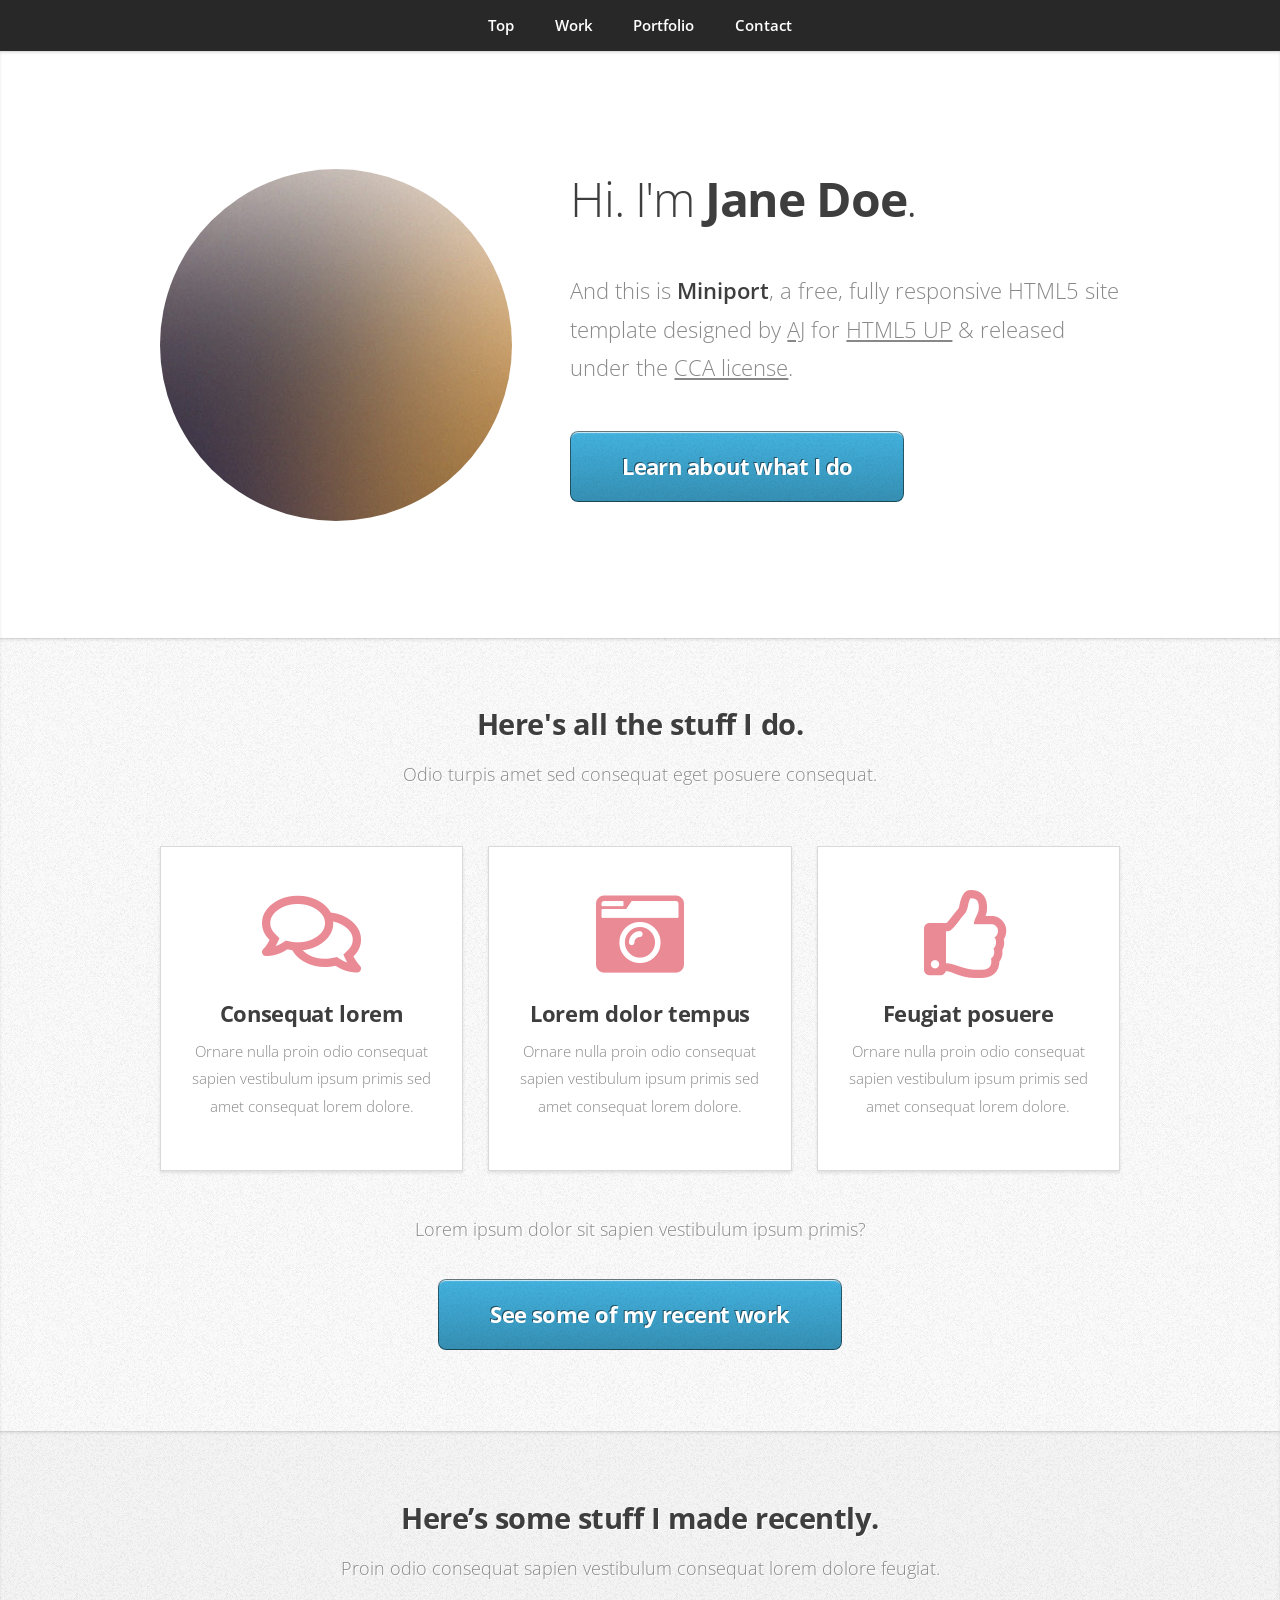
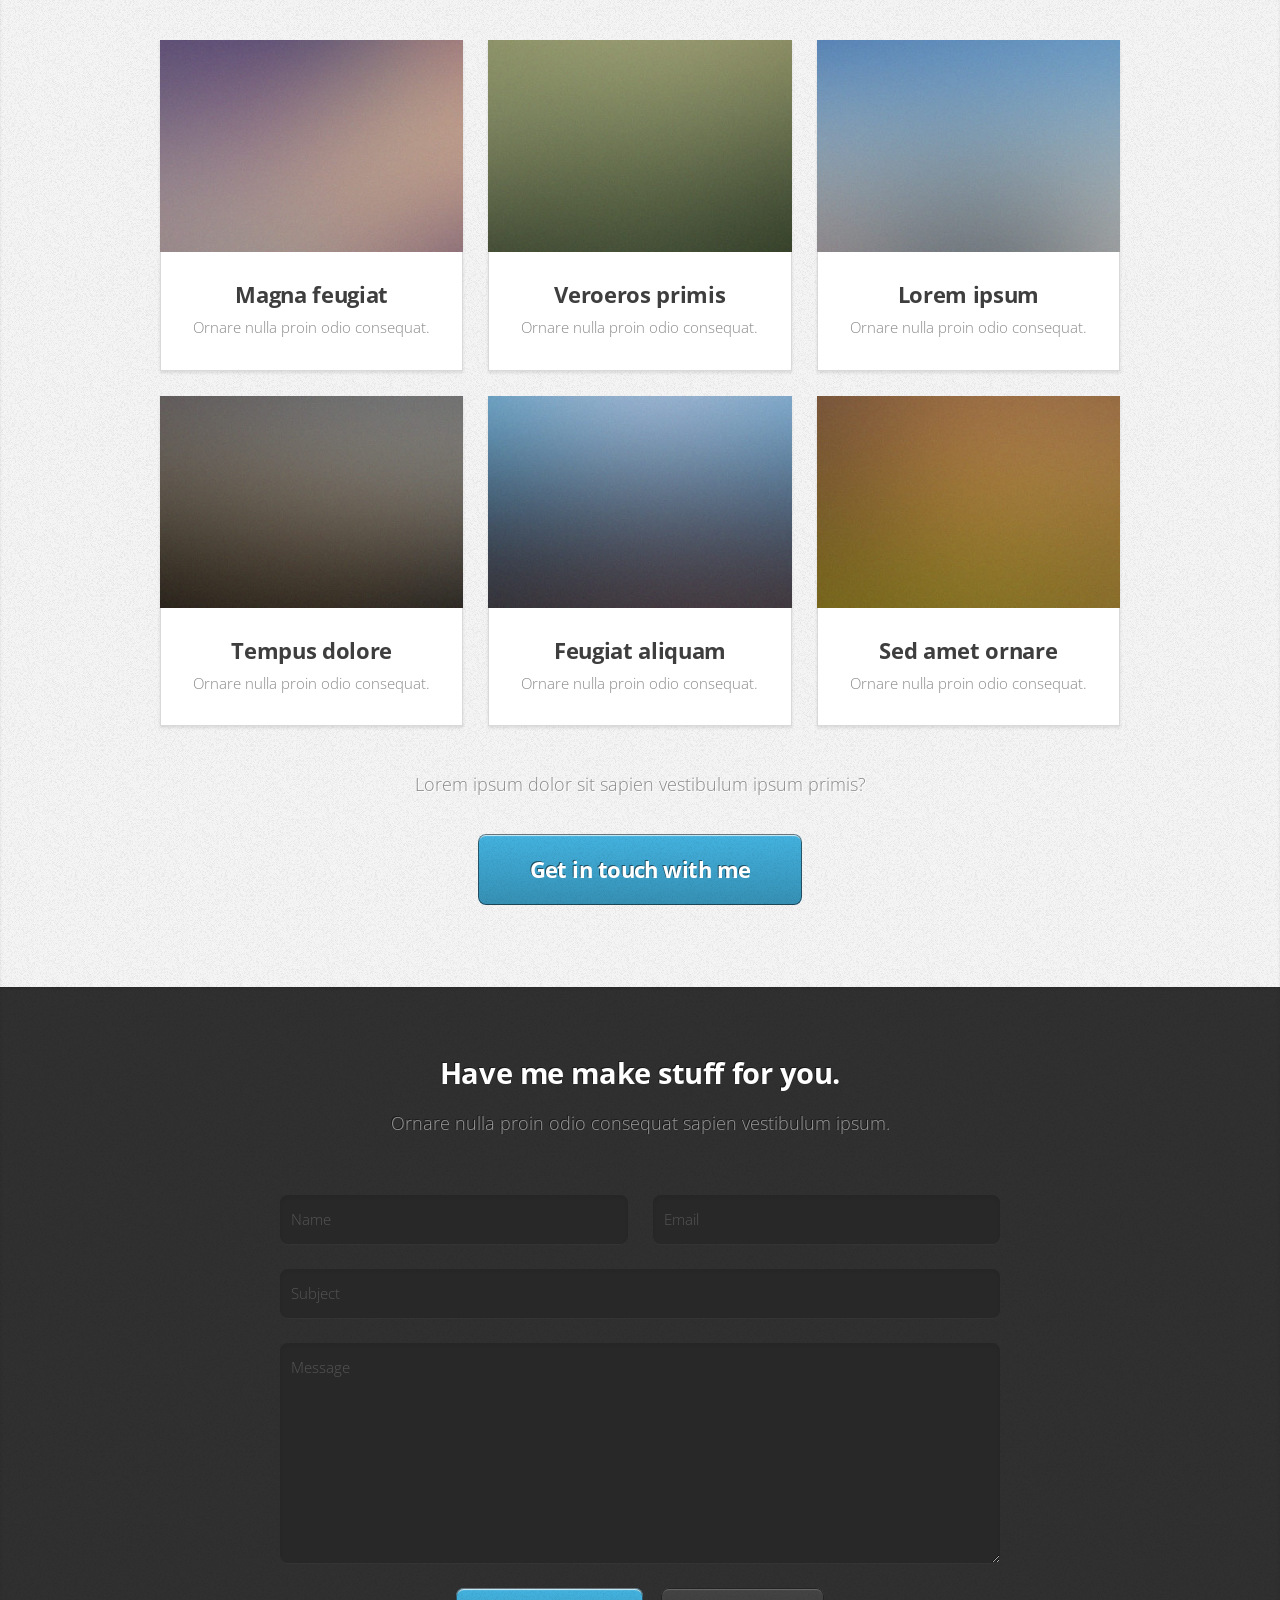
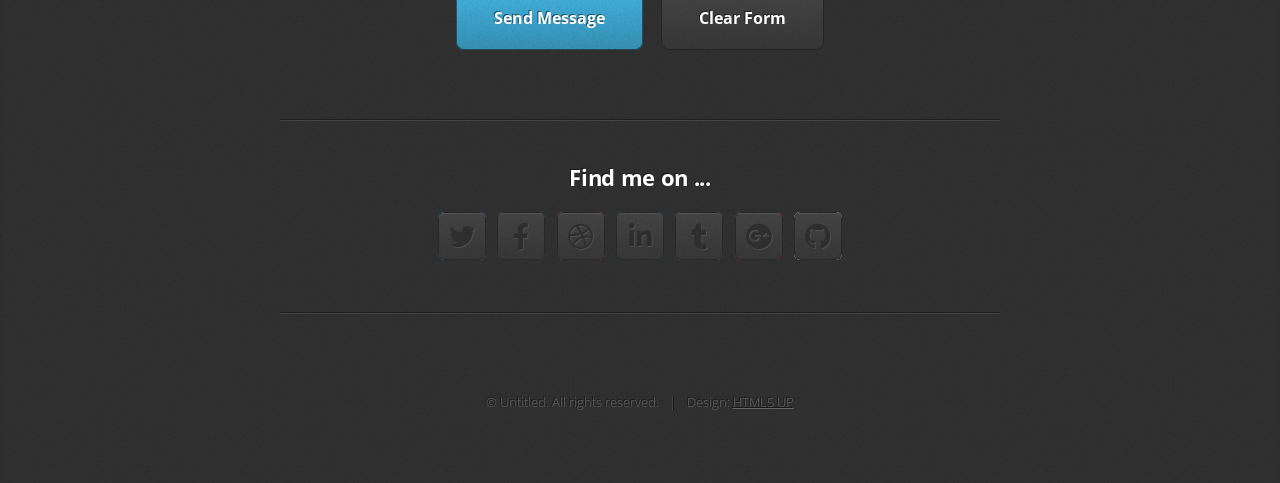
==== index.html @ 0c7c5cc0 "Update index.html" ====
<!DOCTYPE HTML>
<!--
	Miniport by HTML5 UP
	html5up.net | @ajlkn
	Free for personal and commercial use under the CCA 3.0 license (html5up.net/license)
-->
<html>
	<head>
		<title>mdnowfilchy-marketing</title>
		<meta charset="utf-8" />
		<meta name="viewport" content="width=device-width, initial-scale=1, user-scalable=no" />
		<link rel="stylesheet" href="assets/css/main.css" />
	</head>
	<body class="is-preload">

		<!-- Nav -->
			<nav id="nav">
				<ul class="container">
					<li><a href="#top">Top</a></li>
					<li><a href="#work">Work</a></li>
					<li><a href="#portfolio">Portfolio</a></li>
					<li><a href="#contact">Contact</a></li>
				</ul>
			</nav>

		<!-- Home -->
			<article id="top" class="wrapper style1">
				<div class="container">
					<div class="row">
						<div class="col-4 col-5-large col-12-medium">
							<span class="image fit"><img src="images/pic00.jpg" alt="" /></span>
						</div>
						<div class="col-8 col-7-large col-12-medium">
							<header>
								<h1>Hi. I'm <strong>Jane Doe</strong>.</h1>
							</header>
							<p>And this is <strong>Miniport</strong>, a free, fully responsive HTML5 site template designed by <a href="http://twitter.com/ajlkn">AJ</a> for <a href="http://html5up.net">HTML5 UP</a> &amp; released under the <a href="http://html5up.net/license">CCA license</a>.</p>
							<a href="#work" class="button large scrolly">Learn about what I do</a>
						</div>
					</div>
				</div>
			</article>

		<!-- Work -->
			<article id="work" class="wrapper style2">
				<div class="container">
					<header>
						<h2>Here's all the stuff I do.</h2>
						<p>Odio turpis amet sed consequat eget posuere consequat.</p>
					</header>
					<div class="row aln-center">
						<div class="col-4 col-6-medium col-12-small">
							<section class="box style1">
								<span class="icon featured fa-comments"></span>
								<h3>Consequat lorem</h3>
								<p>Ornare nulla proin odio consequat sapien vestibulum ipsum primis sed amet consequat lorem dolore.</p>
							</section>
						</div>
						<div class="col-4 col-6-medium col-12-small">
							<section class="box style1">
								<span class="icon solid featured fa-camera-retro"></span>
								<h3>Lorem dolor tempus</h3>
								<p>Ornare nulla proin odio consequat sapien vestibulum ipsum primis sed amet consequat lorem dolore.</p>
							</section>
						</div>
						<div class="col-4 col-6-medium col-12-small">
							<section class="box style1">
								<span class="icon featured fa-thumbs-up"></span>
								<h3>Feugiat posuere</h3>
								<p>Ornare nulla proin odio consequat sapien vestibulum ipsum primis sed amet consequat lorem dolore.</p>
							</section>
						</div>
					</div>
					<footer>
						<p>Lorem ipsum dolor sit sapien vestibulum ipsum primis?</p>
						<a href="#portfolio" class="button large scrolly">See some of my recent work</a>
					</footer>
				</div>
			</article>

		<!-- Portfolio -->
			<article id="portfolio" class="wrapper style3">
				<div class="container">
					<header>
						<h2>Here’s some stuff I made recently.</h2>
						<p>Proin odio consequat  sapien vestibulum consequat lorem dolore feugiat.</p>
					</header>
					<div class="row">
						<div class="col-4 col-6-medium col-12-small">
							<article class="box style2">
								<a href="#" class="image featured"><img src="images/pic01.jpg" alt="" /></a>
								<h3><a href="#">Magna feugiat</a></h3>
								<p>Ornare nulla proin odio consequat.</p>
							</article>
						</div>
						<div class="col-4 col-6-medium col-12-small">
							<article class="box style2">
								<a href="#" class="image featured"><img src="images/pic02.jpg" alt="" /></a>
								<h3><a href="#">Veroeros primis</a></h3>
								<p>Ornare nulla proin odio consequat.</p>
							</article>
						</div>
						<div class="col-4 col-6-medium col-12-small">
							<article class="box style2">
								<a href="#" class="image featured"><img src="images/pic03.jpg" alt="" /></a>
								<h3><a href="#">Lorem ipsum</a></h3>
								<p>Ornare nulla proin odio consequat.</p>
							</article>
						</div>
						<div class="col-4 col-6-medium col-12-small">
							<article class="box style2">
								<a href="#" class="image featured"><img src="images/pic04.jpg" alt="" /></a>
								<h3><a href="#">Tempus dolore</a></h3>
								<p>Ornare nulla proin odio consequat.</p>
							</article>
						</div>
						<div class="col-4 col-6-medium col-12-small">
							<article class="box style2">
								<a href="#" class="image featured"><img src="images/pic05.jpg" alt="" /></a>
								<h3><a href="#">Feugiat aliquam</a></h3>
								<p>Ornare nulla proin odio consequat.</p>
							</article>
						</div>
						<div class="col-4 col-6-medium col-12-small">
							<article class="box style2">
								<a href="#" class="image featured"><img src="images/pic06.jpg" alt="" /></a>
								<h3><a href="#">Sed amet ornare</a></h3>
								<p>Ornare nulla proin odio consequat.</p>
							</article>
						</div>
					</div>
					<footer>
						<p>Lorem ipsum dolor sit sapien vestibulum ipsum primis?</p>
						<a href="#contact" class="button large scrolly">Get in touch with me</a>
					</footer>
				</div>
			</article>

		<!-- Contact -->
			<article id="contact" class="wrapper style4">
				<div class="container medium">
					<header>
						<h2>Have me make stuff for you.</h2>
						<p>Ornare nulla proin odio consequat sapien vestibulum ipsum.</p>
					</header>
					<div class="row">
						<div class="col-12">
							<form method="post" action="#">
								<div class="row">
									<div class="col-6 col-12-small">
										<input type="text" name="name" id="name" placeholder="Name" />
									</div>
									<div class="col-6 col-12-small">
										<input type="text" name="email" id="email" placeholder="Email" />
									</div>
									<div class="col-12">
										<input type="text" name="subject" id="subject" placeholder="Subject" />
									</div>
									<div class="col-12">
										<textarea name="message" id="message" placeholder="Message"></textarea>
									</div>
									<div class="col-12">
										<ul class="actions">
											<li><input type="submit" value="Send Message" /></li>
											<li><input type="reset" value="Clear Form" class="alt" /></li>
										</ul>
									</div>
								</div>
							</form>
						</div>
						<div class="col-12">
							<hr />
							<h3>Find me on ...</h3>
							<ul class="social">
								<li><a href="#" class="icon brands fa-twitter"><span class="label">Twitter</span></a></li>
								<li><a href="#" class="icon brands fa-facebook-f"><span class="label">Facebook</span></a></li>
								<li><a href="#" class="icon brands fa-dribbble"><span class="label">Dribbble</span></a></li>
								<li><a href="#" class="icon brands fa-linkedin-in"><span class="label">LinkedIn</span></a></li>
								<li><a href="#" class="icon brands fa-tumblr"><span class="label">Tumblr</span></a></li>
								<li><a href="#" class="icon brands fa-google-plus"><span class="label">Google+</span></a></li>
								<li><a href="#" class="icon brands fa-github"><span class="label">Github</span></a></li>
								<!--
								<li><a href="#" class="icon solid fa-rss"><span>RSS</span></a></li>
								<li><a href="#" class="icon brands fa-instagram"><span>Instagram</span></a></li>
								<li><a href="#" class="icon brands fa-foursquare"><span>Foursquare</span></a></li>
								<li><a href="#" class="icon brands fa-skype"><span>Skype</span></a></li>
								<li><a href="#" class="icon brands fa-soundcloud"><span>Soundcloud</span></a></li>
								<li><a href="#" class="icon brands fa-youtube"><span>YouTube</span></a></li>
								<li><a href="#" class="icon brands fa-blogger"><span>Blogger</span></a></li>
								<li><a href="#" class="icon brands fa-flickr"><span>Flickr</span></a></li>
								<li><a href="#" class="icon brands fa-vimeo"><span>Vimeo</span></a></li>
								-->
							</ul>
							<hr />
						</div>
					</div>
					<footer>
						<ul id="copyright">
							<li>&copy; Untitled. All rights reserved.</li><li>Design: <a href="http://html5up.net">HTML5 UP</a></li>
						</ul>
					</footer>
				</div>
			</article>

		<!-- Scripts -->
			<script src="assets/js/jquery.min.js"></script>
			<script src="assets/js/jquery.scrolly.min.js"></script>
			<script src="assets/js/browser.min.js"></script>
			<script src="assets/js/breakpoints.min.js"></script>
			<script src="assets/js/util.js"></script>
			<script src="assets/js/main.js"></script>

	</body>
</html>
---- assets/css/main.css ----
@import url("https://fonts.googleapis.com/css?family=Open+Sans:300,300italic,600,600italic,700");
@import url("fontawesome-all.min.css");

/*
	Miniport by HTML5 UP
	html5up.net | @ajlkn
	Free for personal and commercial use under the CCA 3.0 license (html5up.net/license)
*/

html, body, div, span, applet, object,
iframe, h1, h2, h3, h4, h5, h6, p, blockquote,
pre, a, abbr, acronym, address, big, cite,
code, del, dfn, em, img, ins, kbd, q, s, samp,
small, strike, strong, sub, sup, tt, var, b,
u, i, center, dl, dt, dd, ol, ul, li, fieldset,
form, label, legend, table, caption, tbody,
tfoot, thead, tr, th, td, article, aside,
canvas, details, embed, figure, figcaption,
footer, header, hgroup, menu, nav, output, ruby,
section, summary, time, mark, audio, video {
	margin: 0;
	padding: 0;
	border: 0;
	font-size: 100%;
	font: inherit;
	vertical-align: baseline;}

article, aside, details, figcaption, figure,
footer, header, hgroup, menu, nav, section {
	display: block;}

body {
	line-height: 1;
}

ol, ul {
	list-style: none;
}

blockquote, q {
	quotes: none;
}

	blockquote:before, blockquote:after, q:before, q:after {
		content: '';
		content: none;
	}

table {
	border-collapse: collapse;
	border-spacing: 0;
}

body {
	-webkit-text-size-adjust: none;
}

mark {
	background-color: transparent;
	color: inherit;
}

input::-moz-focus-inner {
	border: 0;
	padding: 0;
}

input, select, textarea {
	-moz-appearance: none;
	-webkit-appearance: none;
	-ms-appearance: none;
	appearance: none;
}

/* Basic */

	html {
		box-sizing: border-box;
	}

	*, *:before, *:after {
		box-sizing: inherit;
	}

	body {
		padding-top: 3.5em;
	}

		body.is-preload *, body.is-preload *:before, body.is-preload *:after {
			-moz-animation: none !important;
			-webkit-animation: none !important;
			-ms-animation: none !important;
			animation: none !important;
			-moz-transition: none !important;
			-webkit-transition: none !important;
			-ms-transition: none !important;
			transition: none !important;
		}

	body, input, textarea, select {
		font-family: 'Open Sans', sans-serif;
		line-height: 1.85em;
		color: #888;
		font-weight: 300;
		font-size: 13pt;
	}

	a {
		-moz-transition: color .2s ease-in-out;
		-webkit-transition: color .2s ease-in-out;
		-ms-transition: color .2s ease-in-out;
		transition: color .2s ease-in-out;
		color: #43B3E0;
		text-decoration: underline;
	}

		a:hover {
			color: #43bff0 !important;
		}

		a img {
			border: 0;
		}

	b, strong {
		font-weight: 600;
		color: #3e3e3e;
	}

	i, em {
		font-style: italic;
	}

	sub {
		position: relative;
		top: 0.5em;
		font-size: 0.8em;
	}

	sup {
		position: relative;
		top: -0.5em;
		font-size: 0.8em;
	}

	blockquote {
		border-left: solid 0.75em #eee;
		padding: 1em 0 1em 1.5em;
		font-style: italic;
	}

	h1, h2, h3, h4, h5, h6 {
		color: #3e3e3e;
		margin: 0 0 0.75em 0;
	}

	h1 a, h2 a, h3 a, h4 a, h5 a, h6 a {
		text-decoration: none;
		color: inherit;
	}

	h2, h3, h4, h5, h6 {
		font-weight: 700;
	}

	h1 {
		font-size: 3.25em;
		letter-spacing: -0.025em;
		font-weight: 300;
	}

		h1 strong {
			font-weight: 700;
		}

	h2 {
		font-size: 2em;
		letter-spacing: -0.015em;
	}

	h3 {
		font-size: 1.5em;
		letter-spacing: -0.015em;
	}

	em, i {
		font-style: italic;
	}

	br.clear {
		clear: both;
	}

	hr {
		border: 0;
		border-top: solid 1px #444;
		border-top-color: rgba(0, 0, 0, 0.35);
		box-shadow: 0px 1px 0px 0px rgba(255, 255, 255, 0.1);
		height: 1px;
		margin: 3em 0;
	}

	p, ul, ol, dl, table {
		margin-bottom: 2em;
	}

	header {
		margin: 0 0 3em 0;
	}

		header > p {
			font-size: 1.25em;
			margin: 0;
		}

	footer {
		margin: 3em 0 0 0;
	}

		footer > p {
			font-size: 1.25em;
		}

/* Container */

	.container {
		margin: 0 auto;
		max-width: calc(100% - 50px);
		width: 1200px;
	}

		.container.medium {
			width: 900px;
		}

		@media screen and (max-width: 1680px) {

			.container {
				width: 1200px;
			}

				.container.medium {
					width: 900px;
				}

		}

		@media screen and (max-width: 1280px) {

			.container {
				width: 960px;
			}

				.container.medium {
					width: 720px;
				}

		}

		@media screen and (max-width: 980px) {

			.container {
				width: 100%;
			}

				.container.medium {
					width: 75%;
				}

		}

		@media screen and (max-width: 736px) {

			.container {
				width: 100%;
				max-width: calc(100% - 30px);
			}

				.container.medium {
					width: 100%;
				}

		}

/* Row */

	.row {
		display: flex;
		flex-wrap: wrap;
		box-sizing: border-box;
		align-items: stretch;
	}

		.row > * {
			box-sizing: border-box;
		}

		.row.gtr-uniform > * > :last-child {
			margin-bottom: 0;
		}

		.row.aln-left {
			justify-content: flex-start;
		}

		.row.aln-center {
			justify-content: center;
		}

		.row.aln-right {
			justify-content: flex-end;
		}

		.row.aln-top {
			align-items: flex-start;
		}

		.row.aln-middle {
			align-items: center;
		}

		.row.aln-bottom {
			align-items: flex-end;
		}

		.row > .imp {
			order: -1;
		}

		.row > .col-1 {
			width: 8.33333%;
		}

		.row > .off-1 {
			margin-left: 8.33333%;
		}

		.row > .col-2 {
			width: 16.66667%;
		}

		.row > .off-2 {
			margin-left: 16.66667%;
		}

		.row > .col-3 {
			width: 25%;
		}

		.row > .off-3 {
			margin-left: 25%;
		}

		.row > .col-4 {
			width: 33.33333%;
		}

		.row > .off-4 {
			margin-left: 33.33333%;
		}

		.row > .col-5 {
			width: 41.66667%;
		}

		.row > .off-5 {
			margin-left: 41.66667%;
		}

		.row > .col-6 {
			width: 50%;
		}

		.row > .off-6 {
			margin-left: 50%;
		}

		.row > .col-7 {
			width: 58.33333%;
		}

		.row > .off-7 {
			margin-left: 58.33333%;
		}

		.row > .col-8 {
			width: 66.66667%;
		}

		.row > .off-8 {
			margin-left: 66.66667%;
		}

		.row > .col-9 {
			width: 75%;
		}

		.row > .off-9 {
			margin-left: 75%;
		}

		.row > .col-10 {
			width: 83.33333%;
		}

		.row > .off-10 {
			margin-left: 83.33333%;
		}

		.row > .col-11 {
			width: 91.66667%;
		}

		.row > .off-11 {
			margin-left: 91.66667%;
		}

		.row > .col-12 {
			width: 100%;
		}

		.row > .off-12 {
			margin-left: 100%;
		}

		.row.gtr-0 {
			margin-top: 0px;
			margin-left: 0px;
		}

			.row.gtr-0 > * {
				padding: 0px 0 0 0px;
			}

			.row.gtr-0.gtr-uniform {
				margin-top: 0px;
			}

				.row.gtr-0.gtr-uniform > * {
					padding-top: 0px;
				}

		.row.gtr-25 {
			margin-top: -6.25px;
			margin-left: -6.25px;
		}

			.row.gtr-25 > * {
				padding: 6.25px 0 0 6.25px;
			}

			.row.gtr-25.gtr-uniform {
				margin-top: -6.25px;
			}

				.row.gtr-25.gtr-uniform > * {
					padding-top: 6.25px;
				}

		.row.gtr-50 {
			margin-top: -12.5px;
			margin-left: -12.5px;
		}

			.row.gtr-50 > * {
				padding: 12.5px 0 0 12.5px;
			}

			.row.gtr-50.gtr-uniform {
				margin-top: -12.5px;
			}

				.row.gtr-50.gtr-uniform > * {
					padding-top: 12.5px;
				}

		.row {
			margin-top: -25px;
			margin-left: -25px;
		}

			.row > * {
				padding: 25px 0 0 25px;
			}

			.row.gtr-uniform {
				margin-top: -25px;
			}

				.row.gtr-uniform > * {
					padding-top: 25px;
				}

		.row.gtr-150 {
			margin-top: -37.5px;
			margin-left: -37.5px;
		}

			.row.gtr-150 > * {
				padding: 37.5px 0 0 37.5px;
			}

			.row.gtr-150.gtr-uniform {
				margin-top: -37.5px;
			}

				.row.gtr-150.gtr-uniform > * {
					padding-top: 37.5px;
				}

		.row.gtr-200 {
			margin-top: -50px;
			margin-left: -50px;
		}

			.row.gtr-200 > * {
				padding: 50px 0 0 50px;
			}

			.row.gtr-200.gtr-uniform {
				margin-top: -50px;
			}

				.row.gtr-200.gtr-uniform > * {
					padding-top: 50px;
				}

		@media screen and (max-width: 1680px) {

			.row {
				display: flex;
				flex-wrap: wrap;
				box-sizing: border-box;
				align-items: stretch;
			}

				.row > * {
					box-sizing: border-box;
				}

				.row.gtr-uniform > * > :last-child {
					margin-bottom: 0;
				}

				.row.aln-left {
					justify-content: flex-start;
				}

				.row.aln-center {
					justify-content: center;
				}

				.row.aln-right {
					justify-content: flex-end;
				}

				.row.aln-top {
					align-items: flex-start;
				}

				.row.aln-middle {
					align-items: center;
				}

				.row.aln-bottom {
					align-items: flex-end;
				}

				.row > .imp-xlarge {
					order: -1;
				}

				.row > .col-1-xlarge {
					width: 8.33333%;
				}

				.row > .off-1-xlarge {
					margin-left: 8.33333%;
				}

				.row > .col-2-xlarge {
					width: 16.66667%;
				}

				.row > .off-2-xlarge {
					margin-left: 16.66667%;
				}

				.row > .col-3-xlarge {
					width: 25%;
				}

				.row > .off-3-xlarge {
					margin-left: 25%;
				}

				.row > .col-4-xlarge {
					width: 33.33333%;
				}

				.row > .off-4-xlarge {
					margin-left: 33.33333%;
				}

				.row > .col-5-xlarge {
					width: 41.66667%;
				}

				.row > .off-5-xlarge {
					margin-left: 41.66667%;
				}

				.row > .col-6-xlarge {
					width: 50%;
				}

				.row > .off-6-xlarge {
					margin-left: 50%;
				}

				.row > .col-7-xlarge {
					width: 58.33333%;
				}

				.row > .off-7-xlarge {
					margin-left: 58.33333%;
				}

				.row > .col-8-xlarge {
					width: 66.66667%;
				}

				.row > .off-8-xlarge {
					margin-left: 66.66667%;
				}

				.row > .col-9-xlarge {
					width: 75%;
				}

				.row > .off-9-xlarge {
					margin-left: 75%;
				}

				.row > .col-10-xlarge {
					width: 83.33333%;
				}

				.row > .off-10-xlarge {
					margin-left: 83.33333%;
				}

				.row > .col-11-xlarge {
					width: 91.66667%;
				}

				.row > .off-11-xlarge {
					margin-left: 91.66667%;
				}

				.row > .col-12-xlarge {
					width: 100%;
				}

				.row > .off-12-xlarge {
					margin-left: 100%;
				}

				.row.gtr-0 {
					margin-top: 0px;
					margin-left: 0px;
				}

					.row.gtr-0 > * {
						padding: 0px 0 0 0px;
					}

					.row.gtr-0.gtr-uniform {
						margin-top: 0px;
					}

						.row.gtr-0.gtr-uniform > * {
							padding-top: 0px;
						}

				.row.gtr-25 {
					margin-top: -6.25px;
					margin-left: -6.25px;
				}

					.row.gtr-25 > * {
						padding: 6.25px 0 0 6.25px;
					}

					.row.gtr-25.gtr-uniform {
						margin-top: -6.25px;
					}

						.row.gtr-25.gtr-uniform > * {
							padding-top: 6.25px;
						}

				.row.gtr-50 {
					margin-top: -12.5px;
					margin-left: -12.5px;
				}

					.row.gtr-50 > * {
						padding: 12.5px 0 0 12.5px;
					}

					.row.gtr-50.gtr-uniform {
						margin-top: -12.5px;
					}

						.row.gtr-50.gtr-uniform > * {
							padding-top: 12.5px;
						}

				.row {
					margin-top: -25px;
					margin-left: -25px;
				}

					.row > * {
						padding: 25px 0 0 25px;
					}

					.row.gtr-uniform {
						margin-top: -25px;
					}

						.row.gtr-uniform > * {
							padding-top: 25px;
						}

				.row.gtr-150 {
					margin-top: -37.5px;
					margin-left: -37.5px;
				}

					.row.gtr-150 > * {
						padding: 37.5px 0 0 37.5px;
					}

					.row.gtr-150.gtr-uniform {
						margin-top: -37.5px;
					}

						.row.gtr-150.gtr-uniform > * {
							padding-top: 37.5px;
						}

				.row.gtr-200 {
					margin-top: -50px;
					margin-left: -50px;
				}

					.row.gtr-200 > * {
						padding: 50px 0 0 50px;
					}

					.row.gtr-200.gtr-uniform {
						margin-top: -50px;
					}

						.row.gtr-200.gtr-uniform > * {
							padding-top: 50px;
						}

		}

		@media screen and (max-width: 1280px) {

			.row {
				display: flex;
				flex-wrap: wrap;
				box-sizing: border-box;
				align-items: stretch;
			}

				.row > * {
					box-sizing: border-box;
				}

				.row.gtr-uniform > * > :last-child {
					margin-bottom: 0;
				}

				.row.aln-left {
					justify-content: flex-start;
				}

				.row.aln-center {
					justify-content: center;
				}

				.row.aln-right {
					justify-content: flex-end;
				}

				.row.aln-top {
					align-items: flex-start;
				}

				.row.aln-middle {
					align-items: center;
				}

				.row.aln-bottom {
					align-items: flex-end;
				}

				.row > .imp-large {
					order: -1;
				}

				.row > .col-1-large {
					width: 8.33333%;
				}

				.row > .off-1-large {
					margin-left: 8.33333%;
				}

				.row > .col-2-large {
					width: 16.66667%;
				}

				.row > .off-2-large {
					margin-left: 16.66667%;
				}

				.row > .col-3-large {
					width: 25%;
				}

				.row > .off-3-large {
					margin-left: 25%;
				}

				.row > .col-4-large {
					width: 33.33333%;
				}

				.row > .off-4-large {
					margin-left: 33.33333%;
				}

				.row > .col-5-large {
					width: 41.66667%;
				}

				.row > .off-5-large {
					margin-left: 41.66667%;
				}

				.row > .col-6-large {
					width: 50%;
				}

				.row > .off-6-large {
					margin-left: 50%;
				}

				.row > .col-7-large {
					width: 58.33333%;
				}

				.row > .off-7-large {
					margin-left: 58.33333%;
				}

				.row > .col-8-large {
					width: 66.66667%;
				}

				.row > .off-8-large {
					margin-left: 66.66667%;
				}

				.row > .col-9-large {
					width: 75%;
				}

				.row > .off-9-large {
					margin-left: 75%;
				}

				.row > .col-10-large {
					width: 83.33333%;
				}

				.row > .off-10-large {
					margin-left: 83.33333%;
				}

				.row > .col-11-large {
					width: 91.66667%;
				}

				.row > .off-11-large {
					margin-left: 91.66667%;
				}

				.row > .col-12-large {
					width: 100%;
				}

				.row > .off-12-large {
					margin-left: 100%;
				}

				.row.gtr-0 {
					margin-top: 0px;
					margin-left: 0px;
				}

					.row.gtr-0 > * {
						padding: 0px 0 0 0px;
					}

					.row.gtr-0.gtr-uniform {
						margin-top: 0px;
					}

						.row.gtr-0.gtr-uniform > * {
							padding-top: 0px;
						}

				.row.gtr-25 {
					margin-top: -6.25px;
					margin-left: -6.25px;
				}

					.row.gtr-25 > * {
						padding: 6.25px 0 0 6.25px;
					}

					.row.gtr-25.gtr-uniform {
						margin-top: -6.25px;
					}

						.row.gtr-25.gtr-uniform > * {
							padding-top: 6.25px;
						}

				.row.gtr-50 {
					margin-top: -12.5px;
					margin-left: -12.5px;
				}

					.row.gtr-50 > * {
						padding: 12.5px 0 0 12.5px;
					}

					.row.gtr-50.gtr-uniform {
						margin-top: -12.5px;
					}

						.row.gtr-50.gtr-uniform > * {
							padding-top: 12.5px;
						}

				.row {
					margin-top: -25px;
					margin-left: -25px;
				}

					.row > * {
						padding: 25px 0 0 25px;
					}

					.row.gtr-uniform {
						margin-top: -25px;
					}

						.row.gtr-uniform > * {
							padding-top: 25px;
						}

				.row.gtr-150 {
					margin-top: -37.5px;
					margin-left: -37.5px;
				}

					.row.gtr-150 > * {
						padding: 37.5px 0 0 37.5px;
					}

					.row.gtr-150.gtr-uniform {
						margin-top: -37.5px;
					}

						.row.gtr-150.gtr-uniform > * {
							padding-top: 37.5px;
						}

				.row.gtr-200 {
					margin-top: -50px;
					margin-left: -50px;
				}

					.row.gtr-200 > * {
						padding: 50px 0 0 50px;
					}

					.row.gtr-200.gtr-uniform {
						margin-top: -50px;
					}

						.row.gtr-200.gtr-uniform > * {
							padding-top: 50px;
						}

		}

		@media screen and (max-width: 980px) {

			.row {
				display: flex;
				flex-wrap: wrap;
				box-sizing: border-box;
				align-items: stretch;
			}

				.row > * {
					box-sizing: border-box;
				}

				.row.gtr-uniform > * > :last-child {
					margin-bottom: 0;
				}

				.row.aln-left {
					justify-content: flex-start;
				}

				.row.aln-center {
					justify-content: center;
				}

				.row.aln-right {
					justify-content: flex-end;
				}

				.row.aln-top {
					align-items: flex-start;
				}

				.row.aln-middle {
					align-items: center;
				}

				.row.aln-bottom {
					align-items: flex-end;
				}

				.row > .imp-medium {
					order: -1;
				}

				.row > .col-1-medium {
					width: 8.33333%;
				}

				.row > .off-1-medium {
					margin-left: 8.33333%;
				}

				.row > .col-2-medium {
					width: 16.66667%;
				}

				.row > .off-2-medium {
					margin-left: 16.66667%;
				}

				.row > .col-3-medium {
					width: 25%;
				}

				.row > .off-3-medium {
					margin-left: 25%;
				}

				.row > .col-4-medium {
					width: 33.33333%;
				}

				.row > .off-4-medium {
					margin-left: 33.33333%;
				}

				.row > .col-5-medium {
					width: 41.66667%;
				}

				.row > .off-5-medium {
					margin-left: 41.66667%;
				}

				.row > .col-6-medium {
					width: 50%;
				}

				.row > .off-6-medium {
					margin-left: 50%;
				}

				.row > .col-7-medium {
					width: 58.33333%;
				}

				.row > .off-7-medium {
					margin-left: 58.33333%;
				}

				.row > .col-8-medium {
					width: 66.66667%;
				}

				.row > .off-8-medium {
					margin-left: 66.66667%;
				}

				.row > .col-9-medium {
					width: 75%;
				}

				.row > .off-9-medium {
					margin-left: 75%;
				}

				.row > .col-10-medium {
					width: 83.33333%;
				}

				.row > .off-10-medium {
					margin-left: 83.33333%;
				}

				.row > .col-11-medium {
					width: 91.66667%;
				}

				.row > .off-11-medium {
					margin-left: 91.66667%;
				}

				.row > .col-12-medium {
					width: 100%;
				}

				.row > .off-12-medium {
					margin-left: 100%;
				}

				.row.gtr-0 {
					margin-top: 0px;
					margin-left: 0px;
				}

					.row.gtr-0 > * {
						padding: 0px 0 0 0px;
					}

					.row.gtr-0.gtr-uniform {
						margin-top: 0px;
					}

						.row.gtr-0.gtr-uniform > * {
							padding-top: 0px;
						}

				.row.gtr-25 {
					margin-top: -6.25px;
					margin-left: -6.25px;
				}

					.row.gtr-25 > * {
						padding: 6.25px 0 0 6.25px;
					}

					.row.gtr-25.gtr-uniform {
						margin-top: -6.25px;
					}

						.row.gtr-25.gtr-uniform > * {
							padding-top: 6.25px;
						}

				.row.gtr-50 {
					margin-top: -12.5px;
					margin-left: -12.5px;
				}

					.row.gtr-50 > * {
						padding: 12.5px 0 0 12.5px;
					}

					.row.gtr-50.gtr-uniform {
						margin-top: -12.5px;
					}

						.row.gtr-50.gtr-uniform > * {
							padding-top: 12.5px;
						}

				.row {
					margin-top: -25px;
					margin-left: -25px;
				}

					.row > * {
						padding: 25px 0 0 25px;
					}

					.row.gtr-uniform {
						margin-top: -25px;
					}

						.row.gtr-uniform > * {
							padding-top: 25px;
						}

				.row.gtr-150 {
					margin-top: -37.5px;
					margin-left: -37.5px;
				}

					.row.gtr-150 > * {
						padding: 37.5px 0 0 37.5px;
					}

					.row.gtr-150.gtr-uniform {
						margin-top: -37.5px;
					}

						.row.gtr-150.gtr-uniform > * {
							padding-top: 37.5px;
						}

				.row.gtr-200 {
					margin-top: -50px;
					margin-left: -50px;
				}

					.row.gtr-200 > * {
						padding: 50px 0 0 50px;
					}

					.row.gtr-200.gtr-uniform {
						margin-top: -50px;
					}

						.row.gtr-200.gtr-uniform > * {
							padding-top: 50px;
						}

		}

		@media screen and (max-width: 736px) {

			.row {
				display: flex;
				flex-wrap: wrap;
				box-sizing: border-box;
				align-items: stretch;
			}

				.row > * {
					box-sizing: border-box;
				}

				.row.gtr-uniform > * > :last-child {
					margin-bottom: 0;
				}

				.row.aln-left {
					justify-content: flex-start;
				}

				.row.aln-center {
					justify-content: center;
				}

				.row.aln-right {
					justify-content: flex-end;
				}

				.row.aln-top {
					align-items: flex-start;
				}

				.row.aln-middle {
					align-items: center;
				}

				.row.aln-bottom {
					align-items: flex-end;
				}

				.row > .imp-small {
					order: -1;
				}

				.row > .col-1-small {
					width: 8.33333%;
				}

				.row > .off-1-small {
					margin-left: 8.33333%;
				}

				.row > .col-2-small {
					width: 16.66667%;
				}

				.row > .off-2-small {
					margin-left: 16.66667%;
				}

				.row > .col-3-small {
					width: 25%;
				}

				.row > .off-3-small {
					margin-left: 25%;
				}

				.row > .col-4-small {
					width: 33.33333%;
				}

				.row > .off-4-small {
					margin-left: 33.33333%;
				}

				.row > .col-5-small {
					width: 41.66667%;
				}

				.row > .off-5-small {
					margin-left: 41.66667%;
				}

				.row > .col-6-small {
					width: 50%;
				}

				.row > .off-6-small {
					margin-left: 50%;
				}

				.row > .col-7-small {
					width: 58.33333%;
				}

				.row > .off-7-small {
					margin-left: 58.33333%;
				}

				.row > .col-8-small {
					width: 66.66667%;
				}

				.row > .off-8-small {
					margin-left: 66.66667%;
				}

				.row > .col-9-small {
					width: 75%;
				}

				.row > .off-9-small {
					margin-left: 75%;
				}

				.row > .col-10-small {
					width: 83.33333%;
				}

				.row > .off-10-small {
					margin-left: 83.33333%;
				}

				.row > .col-11-small {
					width: 91.66667%;
				}

				.row > .off-11-small {
					margin-left: 91.66667%;
				}

				.row > .col-12-small {
					width: 100%;
				}

				.row > .off-12-small {
					margin-left: 100%;
				}

				.row.gtr-0 {
					margin-top: 0px;
					margin-left: 0px;
				}

					.row.gtr-0 > * {
						padding: 0px 0 0 0px;
					}

					.row.gtr-0.gtr-uniform {
						margin-top: 0px;
					}

						.row.gtr-0.gtr-uniform > * {
							padding-top: 0px;
						}

				.row.gtr-25 {
					margin-top: -3.75px;
					margin-left: -3.75px;
				}

					.row.gtr-25 > * {
						padding: 3.75px 0 0 3.75px;
					}

					.row.gtr-25.gtr-uniform {
						margin-top: -3.75px;
					}

						.row.gtr-25.gtr-uniform > * {
							padding-top: 3.75px;
						}

				.row.gtr-50 {
					margin-top: -7.5px;
					margin-left: -7.5px;
				}

					.row.gtr-50 > * {
						padding: 7.5px 0 0 7.5px;
					}

					.row.gtr-50.gtr-uniform {
						margin-top: -7.5px;
					}

						.row.gtr-50.gtr-uniform > * {
							padding-top: 7.5px;
						}

				.row {
					margin-top: -15px;
					margin-left: -15px;
				}

					.row > * {
						padding: 15px 0 0 15px;
					}

					.row.gtr-uniform {
						margin-top: -15px;
					}

						.row.gtr-uniform > * {
							padding-top: 15px;
						}

				.row.gtr-150 {
					margin-top: -22.5px;
					margin-left: -22.5px;
				}

					.row.gtr-150 > * {
						padding: 22.5px 0 0 22.5px;
					}

					.row.gtr-150.gtr-uniform {
						margin-top: -22.5px;
					}

						.row.gtr-150.gtr-uniform > * {
							padding-top: 22.5px;
						}

				.row.gtr-200 {
					margin-top: -30px;
					margin-left: -30px;
				}

					.row.gtr-200 > * {
						padding: 30px 0 0 30px;
					}

					.row.gtr-200.gtr-uniform {
						margin-top: -30px;
					}

						.row.gtr-200.gtr-uniform > * {
							padding-top: 30px;
						}

		}

/* Form */

	form label {
		color: #3e3e3e;
		font-weight: 700;
		display: block;
		margin: 0 0 0.5em 0;
	}

	form input[type=text],
	form input[type=email],
	form input[type=password],
	form select,
	form textarea {
		-moz-transition: background .2s ease-in-out, box-shadow .2s ease-in-out;
		-webkit-transition: background .2s ease-in-out, box-shadow .2s ease-in-out;
		-ms-transition: background .2s ease-in-out, box-shadow .2s ease-in-out;
		transition: background .2s ease-in-out, box-shadow .2s ease-in-out;
		-webkit-appearance: none;
		display: block;
		border: 0;
		padding: 0.75em;
		font-size: 1em;
		border-radius: 8px;
		border: solid 1px #ddd;
		background: #fff;
		color: #bbb;
		box-shadow: inset 0px 2px 3px 1px rgba(0, 0, 0, 0.05), 0px 1px 0px 0px rgba(255, 255, 255, 0.025);
		width: 100%;
	}

		form input[type=text]:focus,
		form input[type=email]:focus,
		form input[type=password]:focus,
		form select:focus,
		form textarea:focus {
			background: #fafafa;
			box-shadow: inset 0px 2px 5px 0px rgba(0, 0, 0, 0.05), 0px 1px 0px 0px rgba(255, 255, 255, 0.025), inset 0px 0px 2px 1px #43bff0;
		}

	form textarea {
		height: 15em;
	}

	form .actions:last-child {
		margin-bottom: 0;
	}

	form ::-webkit-input-placeholder {
		color: #555 !important;
	}

	form :-moz-placeholder {
		color: #555 !important;
	}

	form ::-moz-placeholder {
		color: #555 !important;
	}

	form :-ms-input-placeholder {
		color: #555 !important;
	}

	form ::-moz-focus-inner {
		border: 0;
	}

/* Tables */

	table {
		width: 100%;
	}

		table.default {
			width: 100%;
		}

			table.default tr {
				border-top: solid 1px #eee;
			}

				table.default tr:first-child {
					border-top: 0;
				}

			table.default td {
				padding: 0.5em 1em 0.5em 1em;
			}

			table.default th {
				text-align: left;
				padding: 0.5em 1em 0.5em 1em;
				font-weight: 600;
				margin: 0 0 1em 0;
			}

			table.default thead {
				background: #4f4f4f;
				color: #fff;
			}

/* Section/Article */

	section, article {
		margin-bottom: 3em;
	}

	section > :last-child,
	article > :last-child,
	section:last-child,
	article:last-child {
		margin-bottom: 0;
	}

/* Image */

	.image {
		display: inline-block;
		position: relative;
	}

		.image img {
			display: block;
			width: 100%;
		}

		.image.fit {
			display: block;
			width: 100%;
		}

		.image.featured {
			display: block;
			width: 100%;
			margin: 0 0 2em 0;
		}

		.image.left {
			float: left;
			margin: 0 2em 2em 0;
		}

		.image.centered {
			display: block;
			margin: 0 0 2em 0;
		}

			.image.centered img {
				margin: 0 auto;
				width: auto;
			}

/* Button */

	input[type="button"],
	input[type="submit"],
	input[type="reset"],
	button,
	.button {
		background-image: url("images/bg.png"), -moz-linear-gradient(top, rgba(0, 0, 0, 0), rgba(0, 0, 0, 0.2));
		background-image: url("images/bg.png"), -webkit-linear-gradient(top, rgba(0, 0, 0, 0), rgba(0, 0, 0, 0.2));
		background-image: url("images/bg.png"), -ms-linear-gradient(top, rgba(0, 0, 0, 0), rgba(0, 0, 0, 0.2));
		background-image: url("images/bg.png"), linear-gradient(top, rgba(0, 0, 0, 0), rgba(0, 0, 0, 0.2));
		-moz-transition: background-color .2s ease-in-out;
		-webkit-transition: background-color .2s ease-in-out;
		-ms-transition: background-color .2s ease-in-out;
		transition: background-color .2s ease-in-out;
		-webkit-appearance: none;
		position: relative;
		display: inline-block;
		color: #fff !important;
		text-decoration: none;
		font-weight: 700;
		border: 0;
		outline: 0;
		cursor: pointer;
		border-radius: 8px;
		text-shadow: -1px -1px 0.5px rgba(0, 0, 0, 0.5);
		overflow: hidden;
		box-shadow: inset 0px 0px 0px 1px rgba(0, 0, 0, 0.5), inset 0px 2px 1px 0px rgba(255, 255, 255, 0.75);
		background-color: #43B3E0;
		padding: 1em 2.35em 1em 2.35em;
		font-size: 1.1em;
		max-width: 24em;
	}

		input[type="button"]:hover,
		input[type="submit"]:hover,
		input[type="reset"]:hover,
		button:hover,
		.button:hover {
			background-color: #43bff0;
			color: #fff !important;
		}

		input[type="button"]:active,
		input[type="submit"]:active,
		input[type="reset"]:active,
		button:active,
		.button:active {
			background-color: #3BA8D3;
			top: 1px;
		}

		input[type="button"].large,
		input[type="submit"].large,
		input[type="reset"].large,
		button.large,
		.button.large {
			font-size: 1.5em;
			letter-spacing: -0.025em;
		}

		input[type="button"].alt,
		input[type="submit"].alt,
		input[type="reset"].alt,
		button.alt,
		.button.alt {
			background-color: #444;
			box-shadow: inset 0px 0px 0px 1px #242424, inset 0px 2px 1px 0px rgba(255, 255, 255, 0.2);
		}

			input[type="button"].alt:hover,
			input[type="submit"].alt:hover,
			input[type="reset"].alt:hover,
			button.alt:hover,
			.button.alt:hover {
				background-color: #4f4f4f;
				color: #fff !important;
			}

			input[type="button"].alt:active,
			input[type="submit"].alt:active,
			input[type="reset"].alt:active,
			button.alt:active,
			.button.alt:active {
				background-color: #3f3f3f;
			}

/* List */

	ul {
		list-style: disc;
		padding-left: 1em;
	}

		ul li {
			padding-left: 0.5em;
		}

	ol {
		list-style: decimal;
		padding-left: 1.25em;
	}

		ol li {
			padding-left: 0.25em;
		}

/* Social */

	ul.social {
		cursor: default;
		margin: 0;
		list-style: none;
		padding-left: 0;
	}

		ul.social li {
			position: relative;
			display: inline-block;
			margin: 0.25em;
			top: 0;
			padding-left: 0;
		}

			ul.social li a {
				-moz-transition: top .2s ease-in-out;
				-webkit-transition: top .2s ease-in-out;
				-ms-transition: top .2s ease-in-out;
				transition: top .2s ease-in-out;
				display: block;
				width: 48px;
				height: 48px;
				border-radius: 6px;
				top: 0;
				position: relative;
			}

				ul.social li a:before {
					background-image: url("images/bg.png"), -moz-linear-gradient(top, rgba(0, 0, 0, 0), rgba(0, 0, 0, 0.2));
					background-image: url("images/bg.png"), -webkit-linear-gradient(top, rgba(0, 0, 0, 0), rgba(0, 0, 0, 0.2));
					background-image: url("images/bg.png"), -ms-linear-gradient(top, rgba(0, 0, 0, 0), rgba(0, 0, 0, 0.2));
					background-image: url("images/bg.png"), linear-gradient(top, rgba(0, 0, 0, 0), rgba(0, 0, 0, 0.2));
					-moz-transition: background-color .2s ease-in-out;
					-webkit-transition: background-color .2s ease-in-out;
					-ms-transition: background-color .2s ease-in-out;
					transition: background-color .2s ease-in-out;
					background-color: #444;
					border-radius: 6px;
					box-shadow: inset 0px 0px 0px 1px #282828, inset 0px 2px 1px 0px rgba(255, 255, 255, 0.1);
					color: #2E2E2E !important;
					display: block;
					font-size: 26px;
					height: 48px;
					line-height: 48px;
					text-align: center;
					outline: 0;
					overflow: hidden;
					text-shadow: 1px 1px 0px rgba(255, 255, 255, 0.1);
					width: 48px;
				}

				ul.social li a.fa-twitter {
					background-color: #2DAAE4;
				}

				ul.social li a.fa-facebook-f {
					background-color: #3C5A98;
				}

				ul.social li a.fa-dribbble {
					background-color: #C4376B;
				}

				ul.social li a.fa-linkedin-in {
					background-color: #006599;
				}

				ul.social li a.fa-tumblr {
					background-color: #51718A;
				}

				ul.social li a.fa-google-plus {
					background-color: #DA2713;
				}

				ul.social li a.fa-github {
					background-color: #FAFAFA;
				}

				ul.social li a.fa-rss {
					background-color: #F2600B;
				}

				ul.social li a.fa-instagram {
					background-color: #E0D7C8;
				}

				ul.social li a.fa-foursquare {
					background-color: #39A3D4;
				}

				ul.social li a.fa-skype {
					background-color: #10BEF1;
				}

				ul.social li a.fa-soundcloud {
					background-color: #FE5419;
				}

				ul.social li a.fa-youtube {
					background-color: #BF2E25;
				}

				ul.social li a.fa-blogger {
					background-color: #FF6501;
				}

				ul.social li a.fa-flickr {
					background-color: #0062DB;
				}

				ul.social li a.fa-vimeo {
					background-color: #4C8AB0;
				}

				ul.social li a:hover {
					top: -5px;
				}

					ul.social li a:hover:before {
						background-color: transparent;
					}

/* Actions */

	ul.actions {
		list-style: none;
		padding-left: 0;
	}

		ul.actions li {
			display: inline-block;
			margin: 0 0 0 1em;
			padding-left: 0;
		}

			ul.actions li:first-child {
				margin-left: 0;
			}

/* Box */

	.box {
		background: #fff;
		box-shadow: inset 0px 0px 0px 1px rgba(0, 0, 0, 0.15), 0px 2px 3px 0px rgba(0, 0, 0, 0.1);
		text-align: center;
		padding: 2em;
	}

		.box.style1 {
			padding: 3em 2em 3.5em 2em;
		}

			.box.style1 h3 {
				margin-bottom: 0.5em;
			}

		.box.style2 h3 {
			margin-bottom: 0.25em;
		}

		.box.style2 .image {
			position: relative;
			left: 2em;
			top: 2em;
			margin: -4em 0 4em -4em;
			width: auto;
		}

/* Icons */

	.icon {
		text-decoration: none;
		text-decoration: none;
	}

		.icon:before {
			-moz-osx-font-smoothing: grayscale;
			-webkit-font-smoothing: antialiased;
			display: inline-block;
			font-style: normal;
			font-variant: normal;
			text-rendering: auto;
			line-height: 1;
			text-transform: none !important;
			font-family: 'Font Awesome 5 Free';
			font-weight: 400;
		}

		.icon:before {
			font-size: 1.25em;
		}

		.icon > .label {
			display: none;
		}

		.icon.solid:before {
			font-weight: 900;
		}

		.icon.brands:before {
			font-family: 'Font Awesome 5 Brands';
		}

		.icon.featured {
			color: #EA8A95;
			display: block;
			margin: 0 0 1.5em 0;
			cursor: default;
		}

			.icon.featured:before {
				font-size: 6em;
			}

/* Wrappers */

	.wrapper {
		background-image: url("images/bg.png");
		box-shadow: inset 0px 1px 0px 0px rgba(0, 0, 0, 0.05), inset 0px 2px 3px 0px rgba(0, 0, 0, 0.1);
		padding: 8em 0 8em 0;
		text-align: center;
	}

		.wrapper.style1 {
			background-image: none;
			background-color: #fff;
		}

		.wrapper.style2 {
			background-color: #fafafa;
			text-shadow: 1px 1px 0px #fff;
		}

		.wrapper.style3 {
			background-color: #f4f4f4;
			text-shadow: 1px 1px 0px #fff;
		}

		.wrapper.style4 {
			background-color: #303030;
			color: #999;
			text-shadow: -1px -1px 0px #181818;
		}

			.wrapper.style4 h1, .wrapper.style4 h2, .wrapper.style4 h3, .wrapper.style4 h4, .wrapper.style4 h5, .wrapper.style4 h6 {
				color: #fff;
			}

			.wrapper.style4 form input[type=text],
			.wrapper.style4 form input[type=password],
			.wrapper.style4 form select,
			.wrapper.style4 form textarea {
				border: none;
				background: #282828;
			}

				.wrapper.style4 form input[type=text]:focus,
				.wrapper.style4 form input[type=password]:focus,
				.wrapper.style4 form select:focus,
				.wrapper.style4 form textarea:focus {
					background: #252525;
				}

/* Nav */

	#nav {
		background-color: #282828;
		text-align: center;
		position: fixed;
		left: 0;
		top: 0;
		width: 100%;
		z-index: 10000;
		cursor: default;
		height: 3.5em;
		line-height: 3.5em;
	}

		#nav ul {
			margin-bottom: 0;
			list-style: none;
			padding-left: 0;
		}

		#nav li {
			display: inline-block;
			padding-left: 0;
		}

		#nav a {
			-moz-transition: background-color .2s ease-in-out;
			-webkit-transition: background-color .2s ease-in-out;
			-ms-transition: background-color .2s ease-in-out;
			transition: background-color .2s ease-in-out;
			position: relative;
			display: block;
			color: #fff;
			text-decoration: none;
			outline: 0;
			font-weight: 600;
			border-radius: 8px;
			color: #fff;
			height: 2.5em;
			line-height: 2.5em;
			padding: 0 1.25em;
		}

			#nav a:hover {
				color: #fff !important;
				background: #383838;
			}

			#nav a.active {
				background: #484848;
			}

				#nav a.active:before {
					content: '';
					display: block;
					position: absolute;
					bottom: -0.6em;
					left: 50%;
					margin-left: -0.75em;
					border-left: solid 0.75em transparent;
					border-right: solid 0.75em transparent;
					border-top: solid 0.6em #282828;
				}

/* Articles */

	body > article {
		margin-bottom: 0;
	}

	#top {
		padding: 10em 0 10em 0;
		text-align: left;
	}

		#top .image {
			border-radius: 100%;
			width: 20em;
			height: 20em;
			margin: 0;
		}

			#top .image img {
				border-radius: 100%;
			}

		#top h1 {
			margin-top: 0.35em;
		}

		#top p {
			font-size: 1.5em;
			line-height: 1.75em;
		}

			#top p a {
				color: inherit;
			}

	#contact footer {
		font-size: 0.9em;
	}

/* Copyright */

	#copyright {
		color: #666;
		font-size: 1em;
		line-height: 1em;
		list-style: none;
		padding-left: 0;
		margin-bottom: 0;
	}

		#copyright li {
			display: inline-block;
			border-left: solid 1px rgba(0, 0, 0, 0.5);
			box-shadow: -1px 0px 0px 0px rgba(255, 255, 255, 0.1);
			padding: 0 0 0 1em;
			margin: 0 0 0 1em;
		}

			#copyright li:first-child {
				border: 0;
				box-shadow: none;
				padding-left: 0;
				margin-left: 0;
			}

		#copyright a {
			-moz-transition: color .2s ease-in-out;
			-webkit-transition: color .2s ease-in-out;
			-ms-transition: color .2s ease-in-out;
			transition: color .2s ease-in-out;
			color: inherit;
		}

			#copyright a:hover {
				color: #777;
			}

/* Large */

	@media screen and (max-width: 1280px) {

		/* Basic */

			body {
				font-size: 11pt;
			}

			input, textarea, select {
				font-size: 11pt;
			}

			header {
				margin: 0 0 4em 0;
			}

		/* Wrappers */

			.wrapper {
				padding: 5em 0 5em 0;
				text-align: center;
			}

				.wrapper.style4 .row-special {
					margin: 2em 0 0 0;
					padding: 2em 0 2em 0;
				}

		/* Articles */

			#top {
				padding: 8em 0;
			}

				#top .image {
					width: 24em;
					height: 24em;
					margin: 0;
				}

	}

/* Medium */

	@media screen and (max-width: 980px) {

		/* Articles */

			#top {
				text-align: center;
				padding: 5em 0;
			}

				#top .image {
					margin: 0 auto 2em auto;
				}

	}

/* Small */

	@media screen and (max-width: 736px) {

		/* Basic */

			body {
				padding-top: 44px;
			}

			body, input, textarea, select {
				line-height: 1.75em;
				font-size: 10pt;
				letter-spacing: 0;
			}

			h1, h2, h3, h4, h5, h6 {
				font-size: 1.25em;
				margin: 0 0 0.4em 0;
			}

			h1 {
				font-size: 2.25em;
				line-height: 1.25em;
			}

			header {
				margin: 0 0 2em 0;
			}

				header > p {
					font-size: 1.25em;
				}

			footer {
				margin: 2.5em 0 0 0;
			}

				footer > p {
					font-size: 1.25em;
				}

			hr {
				margin: 1.5em 0 2em 0;
			}

		/* Section/Article */

			section, article {
				clear: both;
			}

		/* Button */

			input[type="button"],
			input[type="submit"],
			input[type="reset"],
			button,
			.button {
				text-align: center;
				font-size: 1.2em;
				width: 100%;
				padding: 1em 0 1em 0;
			}

				input[type="button"].large,
				input[type="submit"].large,
				input[type="reset"].large,
				button.large,
				.button.large {
					font-size: 1.2em;
					letter-spacing: 0;
				}

		/* Social */

			ul.social {
				padding: 1em 0.5em 0 0.5em;
			}

				ul.social li {
					margin: 0.5em 0.5em 0.5em 0.5em;
				}

					ul.social li a {
						top: 0 !important;
					}

						ul.social li a:before {
							background-color: transparent !important;
						}

		/* Actions */

			ul.actions {
				margin: 0;
			}

				ul.actions li {
					display: block;
					margin: 15px 0 0 0;
				}

					ul.actions li:first-child {
						margin-top: 0;
					}

		/* Box */

			.box {
				padding: 30px 20px 30px 20px;
				margin: 0 0 20px 0 !important;
			}

				.box h3 {
					margin-bottom: 0.25em;
				}

				.box .image.centered {
					margin-bottom: 1em;
				}

				.box .image.featured {
					position: relative;
					left: 20px;
					top: 20px;
					margin: -50px 0 50px -40px;
					width: auto;
				}

				.box.style1 {
					max-width: 32em;
					margin-left: auto !important;
					margin-right: auto !important;
				}

				.box.style2 {
					max-width: 32em;
					margin-left: auto !important;
					margin-right: auto !important;
				}

		/* Wrappers */

			.wrapper {
				padding: 3em 0;
				text-align: center;
			}

		/* Nav */

			#nav {
				height: 44px;
				line-height: 44px;
			}

				#nav a {
					padding: 0 0.75em;
					height: inherit;
					line-height: inherit;
					border-radius: 0;
				}

					#nav a:hover {
						background-color: transparent;
					}

		/* Articles */

			#top {
				padding: 3em 0;
			}

				#top .image {
					width: 15em;
					height: 15em;
					margin-bottom: 0;
				}

				#top p {
					font-size: 1em;
				}

			#contact footer {
				margin: 0;
			}

		/* Copyright */

			#copyright {
				font-size: 1em;
				margin: 0;
			}

				#copyright li {
					display: block;
					margin: 1em 0 0 0;
					padding: 0;
					box-shadow: none;
					border-left: 0;
				}

					#copyright li:first-child {
						margin-top: 0;
					}

	}
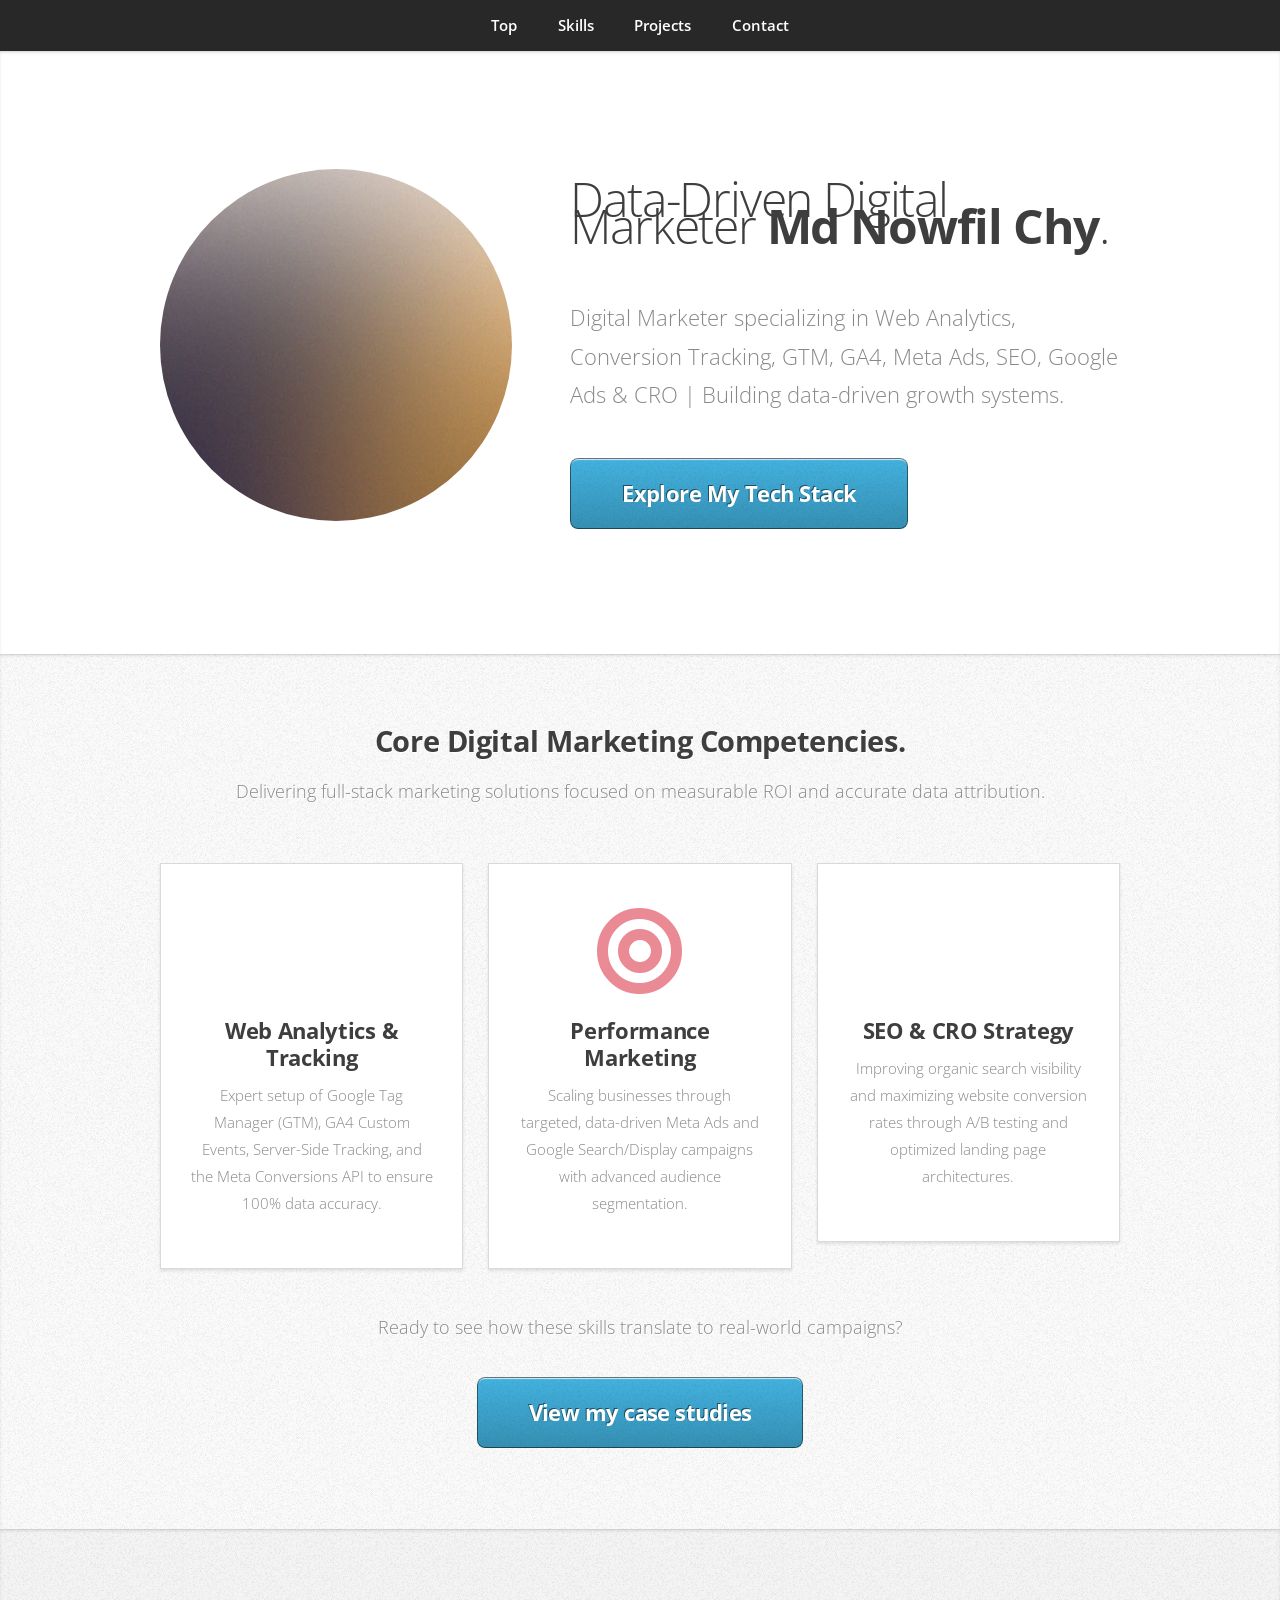
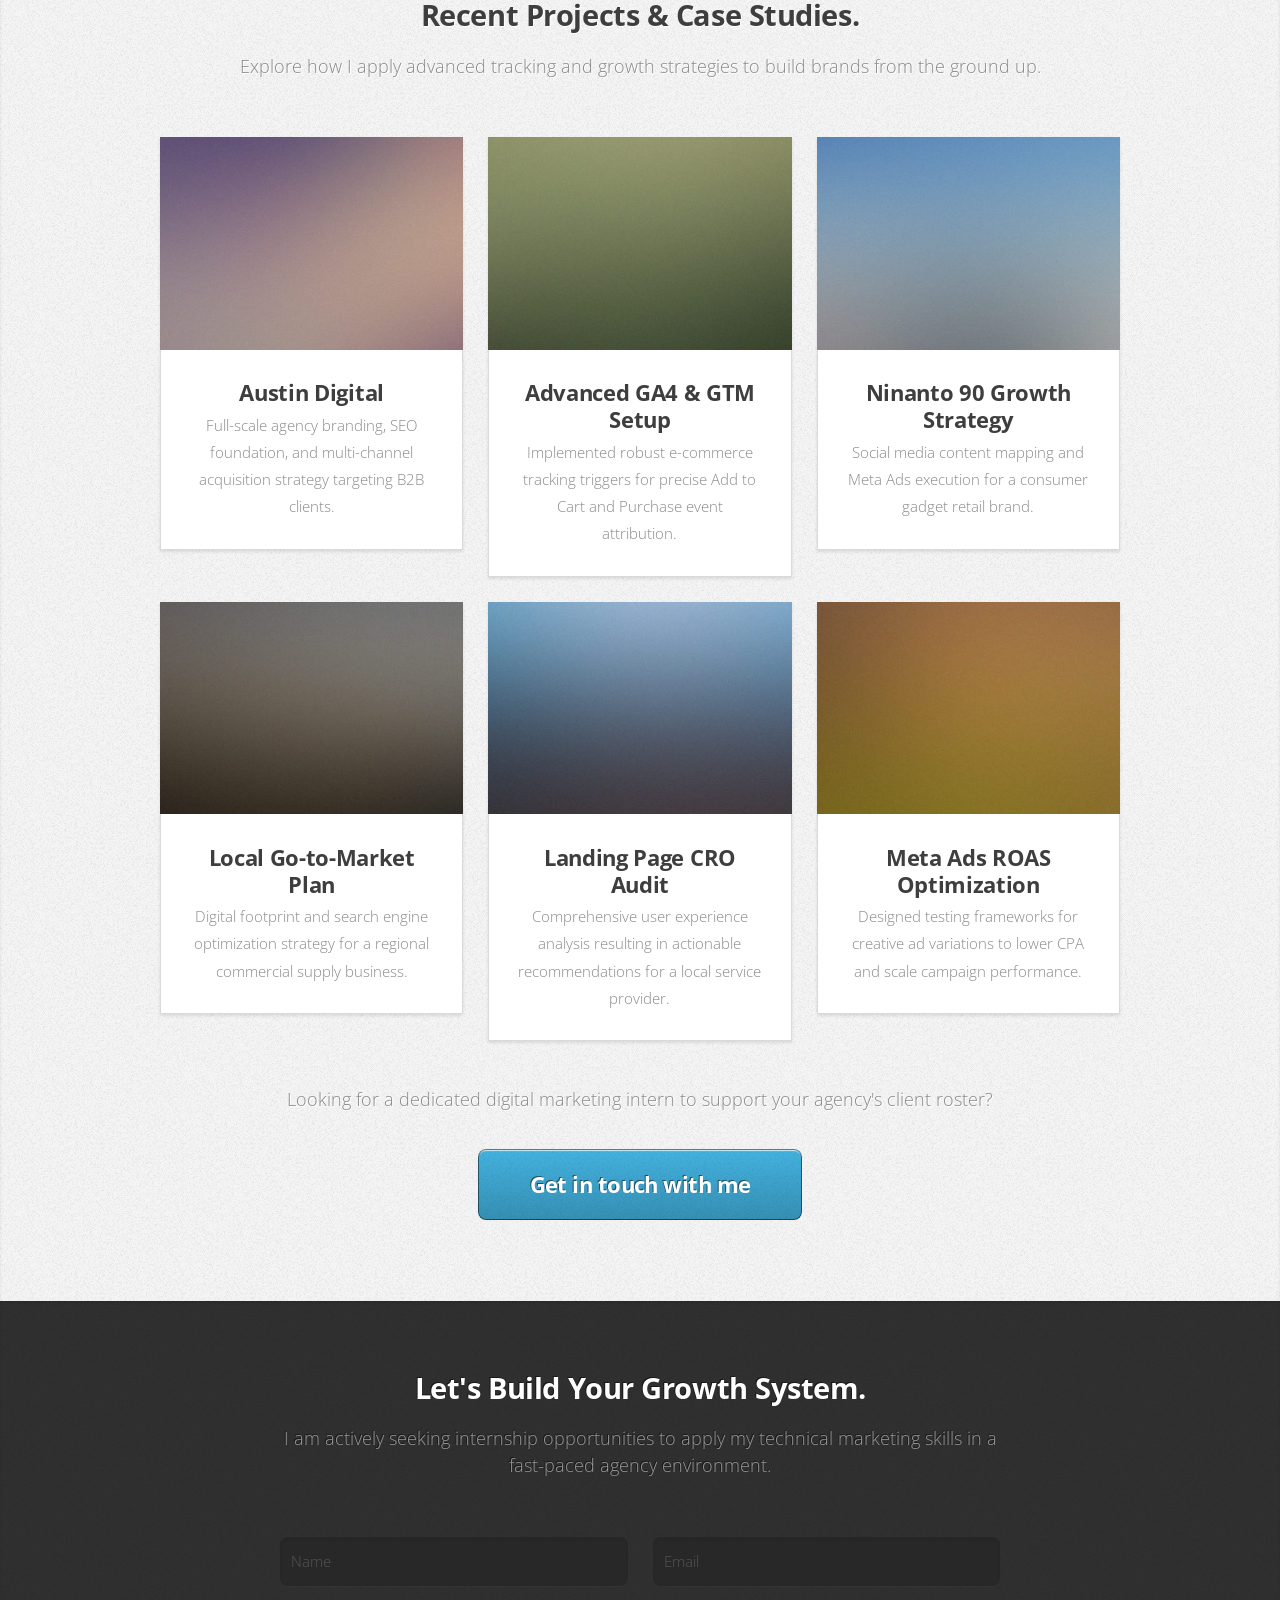
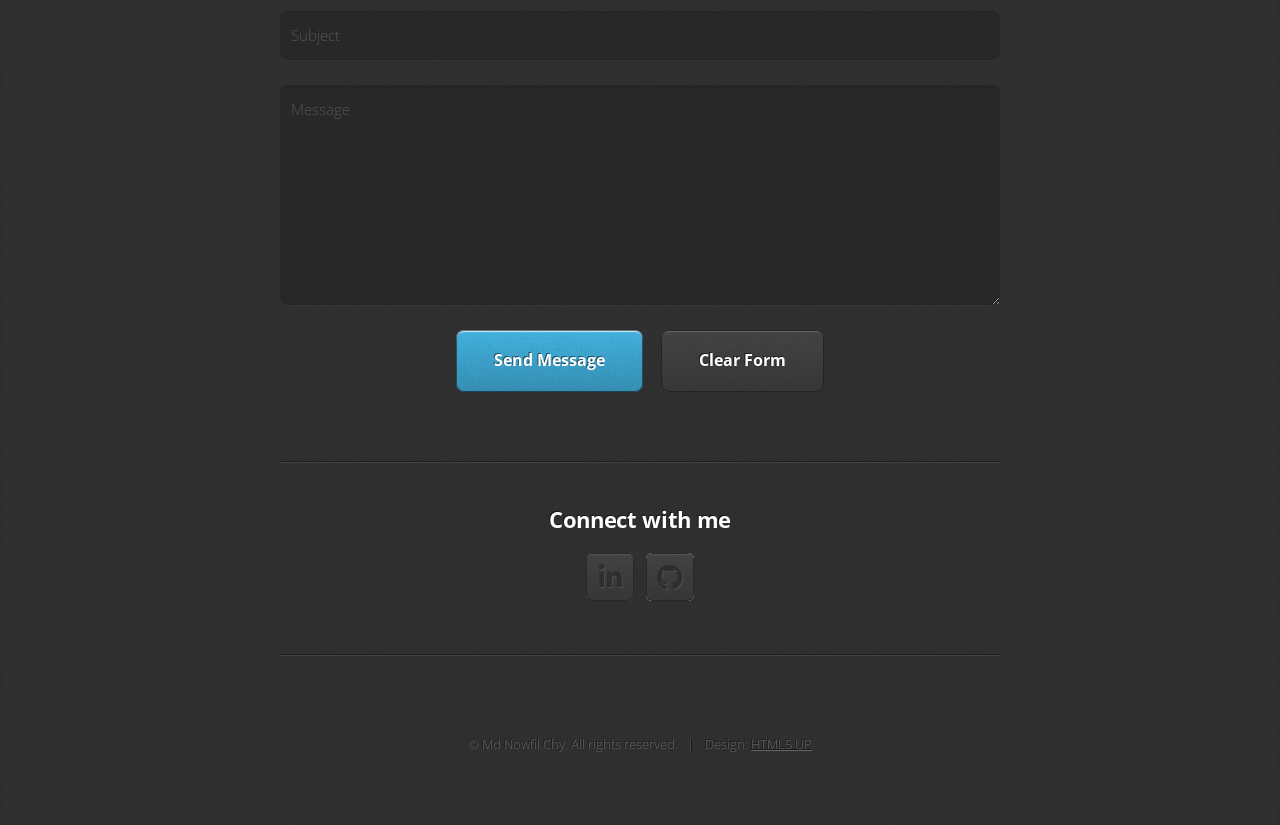
==== commit f68fdce0: "Update index.html" ====
--- a/index.html
+++ b/index.html
@@ -6,9 +6,10 @@
 -->
 <html>
 	<head>
-		<title>mdnowfilchy-marketing</title>
+		<title>Md Nowfil Chy | Data-Driven Digital Marketer & Analytics Specialist</title>
 		<meta charset="utf-8" />
 		<meta name="viewport" content="width=device-width, initial-scale=1, user-scalable=no" />
+		<meta name="description" content="Portfolio of Md Nowfil Chy, a Digital Marketer specializing in Web Analytics, Conversion Tracking, GTM, GA4, Meta Ads, Google Ads & CRO." />
 		<link rel="stylesheet" href="assets/css/main.css" />
 	</head>
 	<body class="is-preload">
@@ -17,8 +18,8 @@
 			<nav id="nav">
 				<ul class="container">
 					<li><a href="#top">Top</a></li>
-					<li><a href="#work">Work</a></li>
-					<li><a href="#portfolio">Portfolio</a></li>
+					<li><a href="#work">Skills</a></li>
+					<li><a href="#portfolio">Projects</a></li>
 					<li><a href="#contact">Contact</a></li>
 				</ul>
 			</nav>
@@ -28,14 +29,14 @@
 				<div class="container">
 					<div class="row">
 						<div class="col-4 col-5-large col-12-medium">
-							<span class="image fit"><img src="images/pic00.jpg" alt="" /></span>
+							<span class="image fit"><img src="images/pic00.jpg" alt="Md Nowfil Chy - Digital Marketer" /></span>
 						</div>
 						<div class="col-8 col-7-large col-12-medium">
 							<header>
-								<h1>Hi. I'm <strong>Jane Doe</strong>.</h1>
+								<h1>Data-Driven Digital Marketer <strong>Md Nowfil Chy</strong>.</h1>
 							</header>
-							<p>And this is <strong>Miniport</strong>, a free, fully responsive HTML5 site template designed by <a href="http://twitter.com/ajlkn">AJ</a> for <a href="http://html5up.net">HTML5 UP</a> &amp; released under the <a href="http://html5up.net/license">CCA license</a>.</p>
-							<a href="#work" class="button large scrolly">Learn about what I do</a>
+							<p>Digital Marketer specializing in Web Analytics, Conversion Tracking, GTM, GA4, Meta Ads, SEO, Google Ads & CRO | Building data-driven growth systems.</p>
+							<a href="#work" class="button large scrolly">Explore My Tech Stack</a>
 						</div>
 					</div>
 				</div>
@@ -45,35 +46,35 @@
 			<article id="work" class="wrapper style2">
 				<div class="container">
 					<header>
-						<h2>Here's all the stuff I do.</h2>
-						<p>Odio turpis amet sed consequat eget posuere consequat.</p>
+						<h2>Core Digital Marketing Competencies.</h2>
+						<p>Delivering full-stack marketing solutions focused on measurable ROI and accurate data attribution.</p>
 					</header>
 					<div class="row aln-center">
 						<div class="col-4 col-6-medium col-12-small">
 							<section class="box style1">
-								<span class="icon featured fa-comments"></span>
-								<h3>Consequat lorem</h3>
-								<p>Ornare nulla proin odio consequat sapien vestibulum ipsum primis sed amet consequat lorem dolore.</p>
+								<span class="icon featured fa-chart-line"></span>
+								<h3>Web Analytics & Tracking</h3>
+								<p>Expert setup of Google Tag Manager (GTM), GA4 Custom Events, Server-Side Tracking, and the Meta Conversions API to ensure 100% data accuracy.</p>
 							</section>
 						</div>
 						<div class="col-4 col-6-medium col-12-small">
 							<section class="box style1">
-								<span class="icon solid featured fa-camera-retro"></span>
-								<h3>Lorem dolor tempus</h3>
-								<p>Ornare nulla proin odio consequat sapien vestibulum ipsum primis sed amet consequat lorem dolore.</p>
+								<span class="icon solid featured fa-bullseye"></span>
+								<h3>Performance Marketing</h3>
+								<p>Scaling businesses through targeted, data-driven Meta Ads and Google Search/Display campaigns with advanced audience segmentation.</p>
 							</section>
 						</div>
 						<div class="col-4 col-6-medium col-12-small">
 							<section class="box style1">
-								<span class="icon featured fa-thumbs-up"></span>
-								<h3>Feugiat posuere</h3>
-								<p>Ornare nulla proin odio consequat sapien vestibulum ipsum primis sed amet consequat lorem dolore.</p>
+								<span class="icon featured fa-funnel-dollar"></span>
+								<h3>SEO & CRO Strategy</h3>
+								<p>Improving organic search visibility and maximizing website conversion rates through A/B testing and optimized landing page architectures.</p>
 							</section>
 						</div>
 					</div>
 					<footer>
-						<p>Lorem ipsum dolor sit sapien vestibulum ipsum primis?</p>
-						<a href="#portfolio" class="button large scrolly">See some of my recent work</a>
+						<p>Ready to see how these skills translate to real-world campaigns?</p>
+						<a href="#portfolio" class="button large scrolly">View my case studies</a>
 					</footer>
 				</div>
 			</article>
@@ -82,55 +83,55 @@
 			<article id="portfolio" class="wrapper style3">
 				<div class="container">
 					<header>
-						<h2>Here’s some stuff I made recently.</h2>
-						<p>Proin odio consequat  sapien vestibulum consequat lorem dolore feugiat.</p>
+						<h2>Recent Projects & Case Studies.</h2>
+						<p>Explore how I apply advanced tracking and growth strategies to build brands from the ground up.</p>
 					</header>
 					<div class="row">
 						<div class="col-4 col-6-medium col-12-small">
 							<article class="box style2">
-								<a href="#" class="image featured"><img src="images/pic01.jpg" alt="" /></a>
-								<h3><a href="#">Magna feugiat</a></h3>
-								<p>Ornare nulla proin odio consequat.</p>
+								<a href="#" class="image featured"><img src="images/pic01.jpg" alt="Austin Digital Agency Branding" /></a>
+								<h3><a href="#">Austin Digital</a></h3>
+								<p>Full-scale agency branding, SEO foundation, and multi-channel acquisition strategy targeting B2B clients.</p>
 							</article>
 						</div>
 						<div class="col-4 col-6-medium col-12-small">
 							<article class="box style2">
-								<a href="#" class="image featured"><img src="images/pic02.jpg" alt="" /></a>
-								<h3><a href="#">Veroeros primis</a></h3>
-								<p>Ornare nulla proin odio consequat.</p>
+								<a href="#" class="image featured"><img src="images/pic02.jpg" alt="E-Commerce Tracking Setup" /></a>
+								<h3><a href="#">Advanced GA4 & GTM Setup</a></h3>
+								<p>Implemented robust e-commerce tracking triggers for precise Add to Cart and Purchase event attribution.</p>
 							</article>
 						</div>
 						<div class="col-4 col-6-medium col-12-small">
 							<article class="box style2">
-								<a href="#" class="image featured"><img src="images/pic03.jpg" alt="" /></a>
-								<h3><a href="#">Lorem ipsum</a></h3>
-								<p>Ornare nulla proin odio consequat.</p>
+								<a href="#" class="image featured"><img src="images/pic03.jpg" alt="Consumer Tech Marketing" /></a>
+								<h3><a href="#">Ninanto 90 Growth Strategy</a></h3>
+								<p>Social media content mapping and Meta Ads execution for a consumer gadget retail brand.</p>
 							</article>
 						</div>
 						<div class="col-4 col-6-medium col-12-small">
 							<article class="box style2">
-								<a href="#" class="image featured"><img src="images/pic04.jpg" alt="" /></a>
-								<h3><a href="#">Tempus dolore</a></h3>
-								<p>Ornare nulla proin odio consequat.</p>
+								<a href="#" class="image featured"><img src="images/pic04.jpg" alt="Local SEO & GTM" /></a>
+								<h3><a href="#">Local Go-to-Market Plan</a></h3>
+								<p>Digital footprint and search engine optimization strategy for a regional commercial supply business.</p>
 							</article>
 						</div>
 						<div class="col-4 col-6-medium col-12-small">
 							<article class="box style2">
-								<a href="#" class="image featured"><img src="images/pic05.jpg" alt="" /></a>
-								<h3><a href="#">Feugiat aliquam</a></h3>
-								<p>Ornare nulla proin odio consequat.</p>
+								<a href="#" class="image featured"><img src="images/pic05.jpg" alt="Conversion Rate Audit" /></a>
+								<h3><a href="#">Landing Page CRO Audit</a></h3>
+								<p>Comprehensive user experience analysis resulting in actionable recommendations for a local service provider.</p>
 							</article>
 						</div>
 						<div class="col-4 col-6-medium col-12-small">
 							<article class="box style2">
-								<a href="#" class="image featured"><img src="images/pic06.jpg" alt="" /></a>
-								<h3><a href="#">Sed amet ornare</a></h3>
-								<p>Ornare nulla proin odio consequat.</p>
+								<a href="#" class="image featured"><img src="images/pic06.jpg" alt="Meta Ads Optimization" /></a>
+								<h3><a href="#">Meta Ads ROAS Optimization</a></h3>
+								<p>Designed testing frameworks for creative ad variations to lower CPA and scale campaign performance.</p>
 							</article>
 						</div>
 					</div>
 					<footer>
-						<p>Lorem ipsum dolor sit sapien vestibulum ipsum primis?</p>
+						<p>Looking for a dedicated digital marketing intern to support your agency's client roster?</p>
 						<a href="#contact" class="button large scrolly">Get in touch with me</a>
 					</footer>
 				</div>
@@ -140,8 +141,8 @@
 			<article id="contact" class="wrapper style4">
 				<div class="container medium">
 					<header>
-						<h2>Have me make stuff for you.</h2>
-						<p>Ornare nulla proin odio consequat sapien vestibulum ipsum.</p>
+						<h2>Let's Build Your Growth System.</h2>
+						<p>I am actively seeking internship opportunities to apply my technical marketing skills in a fast-paced agency environment.</p>
 					</header>
 					<div class="row">
 						<div class="col-12">
@@ -170,33 +171,17 @@
 						</div>
 						<div class="col-12">
 							<hr />
-							<h3>Find me on ...</h3>
+							<h3>Connect with me</h3>
 							<ul class="social">
-								<li><a href="#" class="icon brands fa-twitter"><span class="label">Twitter</span></a></li>
-								<li><a href="#" class="icon brands fa-facebook-f"><span class="label">Facebook</span></a></li>
-								<li><a href="#" class="icon brands fa-dribbble"><span class="label">Dribbble</span></a></li>
-								<li><a href="#" class="icon brands fa-linkedin-in"><span class="label">LinkedIn</span></a></li>
-								<li><a href="#" class="icon brands fa-tumblr"><span class="label">Tumblr</span></a></li>
-								<li><a href="#" class="icon brands fa-google-plus"><span class="label">Google+</span></a></li>
-								<li><a href="#" class="icon brands fa-github"><span class="label">Github</span></a></li>
-								<!--
-								<li><a href="#" class="icon solid fa-rss"><span>RSS</span></a></li>
-								<li><a href="#" class="icon brands fa-instagram"><span>Instagram</span></a></li>
-								<li><a href="#" class="icon brands fa-foursquare"><span>Foursquare</span></a></li>
-								<li><a href="#" class="icon brands fa-skype"><span>Skype</span></a></li>
-								<li><a href="#" class="icon brands fa-soundcloud"><span>Soundcloud</span></a></li>
-								<li><a href="#" class="icon brands fa-youtube"><span>YouTube</span></a></li>
-								<li><a href="#" class="icon brands fa-blogger"><span>Blogger</span></a></li>
-								<li><a href="#" class="icon brands fa-flickr"><span>Flickr</span></a></li>
-								<li><a href="#" class="icon brands fa-vimeo"><span>Vimeo</span></a></li>
-								-->
+								<li><a href="https://www.linkedin.com/in/md-nowfil-chy/" target="_blank" class="icon brands fa-linkedin-in"><span class="label">LinkedIn</span></a></li>
+								<li><a href="https://github.com/mdnowfil-chy" target="_blank" class="icon brands fa-github"><span class="label">Github</span></a></li>
 							</ul>
 							<hr />
 						</div>
 					</div>
 					<footer>
 						<ul id="copyright">
-							<li>&copy; Untitled. All rights reserved.</li><li>Design: <a href="http://html5up.net">HTML5 UP</a></li>
+							<li>&copy; Md Nowfil Chy. All rights reserved.</li><li>Design: <a href="http://html5up.net">HTML5 UP</a></li>
 						</ul>
 					</footer>
 				</div>
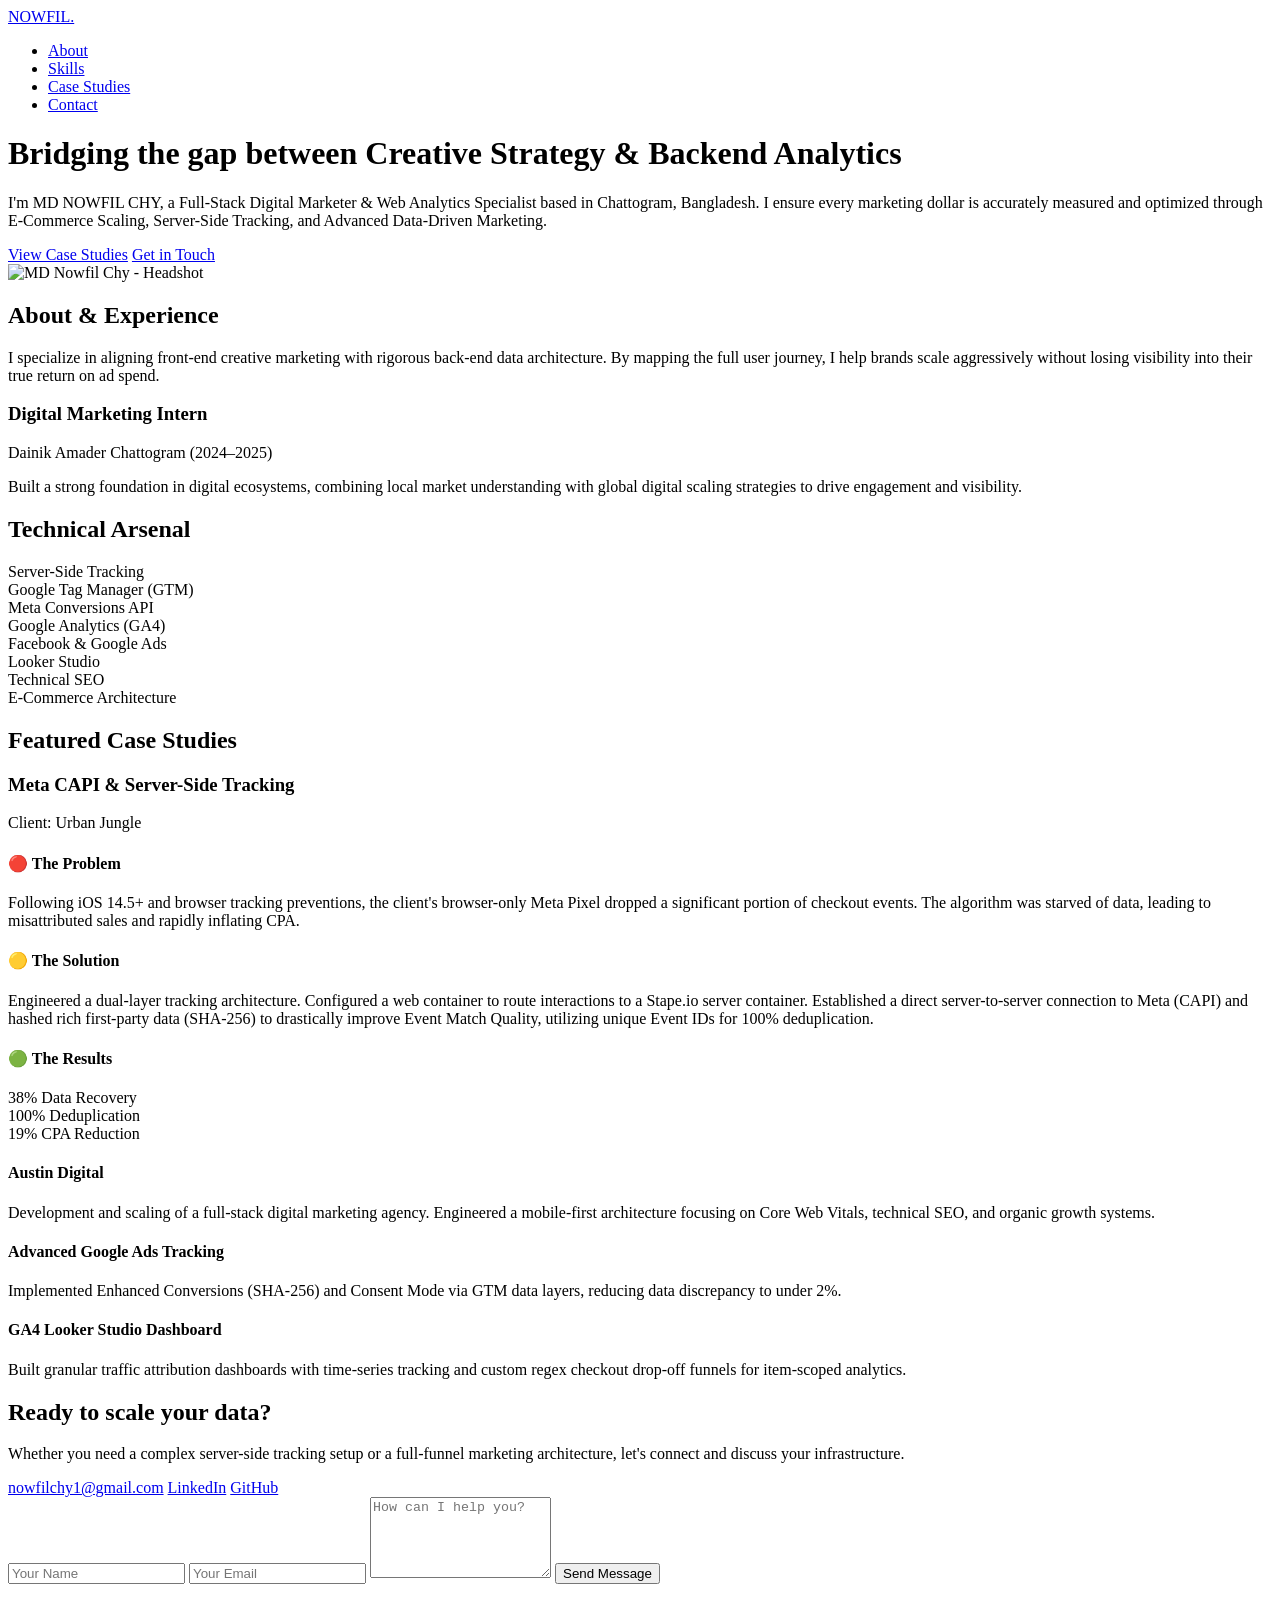
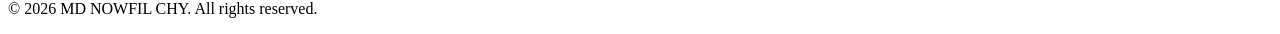
==== commit 9b0de27d: "Update index.html" ====
--- a/index.html
+++ b/index.html
@@ -1,199 +1,166 @@
-<!DOCTYPE HTML>
-<!--
-	Miniport by HTML5 UP
-	html5up.net | @ajlkn
-	Free for personal and commercial use under the CCA 3.0 license (html5up.net/license)
--->
-<html>
-	<head>
-		<title>Md Nowfil Chy | Data-Driven Digital Marketer & Analytics Specialist</title>
-		<meta charset="utf-8" />
-		<meta name="viewport" content="width=device-width, initial-scale=1, user-scalable=no" />
-		<meta name="description" content="Portfolio of Md Nowfil Chy, a Digital Marketer specializing in Web Analytics, Conversion Tracking, GTM, GA4, Meta Ads, Google Ads & CRO." />
-		<link rel="stylesheet" href="assets/css/main.css" />
-	</head>
-	<body class="is-preload">
+<!DOCTYPE html>
+<html lang="en">
+<head>
+    <meta charset="UTF-8">
+    <meta name="viewport" content="width=device-width, initial-scale=1.0">
+    <title>MD NOWFIL CHY | Web Analytics & Digital Marketing Specialist</title>
+    
+    <!-- Google Fonts -->
+    <link rel="preconnect" href="https://fonts.googleapis.com">
+    <link rel="preconnect" href="https://fonts.gstatic.com" crossorigin>
+    <link href="https://fonts.googleapis.com/css2?family=Inter:wght@400;500;600&family=Plus+Jakarta+Sans:wght@500;700;800&display=swap" rel="stylesheet">
+    
+    <link rel="stylesheet" href="style.css">
+</head>
+<body>
 
-		<!-- Nav -->
-			<nav id="nav">
-				<ul class="container">
-					<li><a href="#top">Top</a></li>
-					<li><a href="#work">Skills</a></li>
-					<li><a href="#portfolio">Projects</a></li>
-					<li><a href="#contact">Contact</a></li>
-				</ul>
-			</nav>
+    <!-- Sticky Navigation -->
+    <nav class="navbar">
+        <div class="container nav-container">
+            <a href="#" class="logo">NOWFIL.</a>
+            <ul class="nav-links">
+                <li><a href="#about">About</a></li>
+                <li><a href="#skills">Skills</a></li>
+                <li><a href="#work">Case Studies</a></li>
+                <li><a href="#contact" class="btn-small">Contact</a></li>
+            </ul>
+        </div>
+    </nav>
 
-		<!-- Home -->
-			<article id="top" class="wrapper style1">
-				<div class="container">
-					<div class="row">
-						<div class="col-4 col-5-large col-12-medium">
-							<span class="image fit"><img src="images/pic00.jpg" alt="Md Nowfil Chy - Digital Marketer" /></span>
-						</div>
-						<div class="col-8 col-7-large col-12-medium">
-							<header>
-								<h1>Data-Driven Digital Marketer <strong>Md Nowfil Chy</strong>.</h1>
-							</header>
-							<p>Digital Marketer specializing in Web Analytics, Conversion Tracking, GTM, GA4, Meta Ads, SEO, Google Ads & CRO | Building data-driven growth systems.</p>
-							<a href="#work" class="button large scrolly">Explore My Tech Stack</a>
-						</div>
-					</div>
-				</div>
-			</article>
+    <!-- Hero Section -->
+    <header id="hero">
+        <div class="container hero-container">
+            <div class="hero-content">
+                <h1>Bridging the gap between <span class="highlight">Creative Strategy</span> & <span class="highlight">Backend Analytics</span></h1>
+                <p class="bio">I'm MD NOWFIL CHY, a Full-Stack Digital Marketer & Web Analytics Specialist based in Chattogram, Bangladesh. I ensure every marketing dollar is accurately measured and optimized through E-Commerce Scaling, Server-Side Tracking, and Advanced Data-Driven Marketing.</p>
+                <div class="hero-buttons">
+                    <a href="#work" class="btn-primary">View Case Studies</a>
+                    <a href="#contact" class="btn-secondary">Get in Touch</a>
+                </div>
+            </div>
+            <div class="hero-image">
+                <!-- Replace 'your-image.jpg' with your actual headshot in your GitHub repo -->
+                <div class="image-placeholder">
+                    <img src="https://via.placeholder.com/400x400/e2e8f0/0a192f?text=MD+NOWFIL+CHY" alt="MD Nowfil Chy - Headshot">
+                </div>
+            </div>
+        </div>
+    </header>
 
-		<!-- Work -->
-			<article id="work" class="wrapper style2">
-				<div class="container">
-					<header>
-						<h2>Core Digital Marketing Competencies.</h2>
-						<p>Delivering full-stack marketing solutions focused on measurable ROI and accurate data attribution.</p>
-					</header>
-					<div class="row aln-center">
-						<div class="col-4 col-6-medium col-12-small">
-							<section class="box style1">
-								<span class="icon featured fa-chart-line"></span>
-								<h3>Web Analytics & Tracking</h3>
-								<p>Expert setup of Google Tag Manager (GTM), GA4 Custom Events, Server-Side Tracking, and the Meta Conversions API to ensure 100% data accuracy.</p>
-							</section>
-						</div>
-						<div class="col-4 col-6-medium col-12-small">
-							<section class="box style1">
-								<span class="icon solid featured fa-bullseye"></span>
-								<h3>Performance Marketing</h3>
-								<p>Scaling businesses through targeted, data-driven Meta Ads and Google Search/Display campaigns with advanced audience segmentation.</p>
-							</section>
-						</div>
-						<div class="col-4 col-6-medium col-12-small">
-							<section class="box style1">
-								<span class="icon featured fa-funnel-dollar"></span>
-								<h3>SEO & CRO Strategy</h3>
-								<p>Improving organic search visibility and maximizing website conversion rates through A/B testing and optimized landing page architectures.</p>
-							</section>
-						</div>
-					</div>
-					<footer>
-						<p>Ready to see how these skills translate to real-world campaigns?</p>
-						<a href="#portfolio" class="button large scrolly">View my case studies</a>
-					</footer>
-				</div>
-			</article>
+    <!-- About Section -->
+    <section id="about" class="bg-light">
+        <div class="container">
+            <h2 class="section-title">About & Experience</h2>
+            <div class="about-grid">
+                <div class="about-text">
+                    <p>I specialize in aligning front-end creative marketing with rigorous back-end data architecture. By mapping the full user journey, I help brands scale aggressively without losing visibility into their true return on ad spend.</p>
+                </div>
+                <div class="experience-card">
+                    <h3>Digital Marketing Intern</h3>
+                    <p class="company">Dainik Amader Chattogram (2024–2025)</p>
+                    <p>Built a strong foundation in digital ecosystems, combining local market understanding with global digital scaling strategies to drive engagement and visibility.</p>
+                </div>
+            </div>
+        </div>
+    </section>
 
-		<!-- Portfolio -->
-			<article id="portfolio" class="wrapper style3">
-				<div class="container">
-					<header>
-						<h2>Recent Projects & Case Studies.</h2>
-						<p>Explore how I apply advanced tracking and growth strategies to build brands from the ground up.</p>
-					</header>
-					<div class="row">
-						<div class="col-4 col-6-medium col-12-small">
-							<article class="box style2">
-								<a href="#" class="image featured"><img src="images/pic01.jpg" alt="Austin Digital Agency Branding" /></a>
-								<h3><a href="#">Austin Digital</a></h3>
-								<p>Full-scale agency branding, SEO foundation, and multi-channel acquisition strategy targeting B2B clients.</p>
-							</article>
-						</div>
-						<div class="col-4 col-6-medium col-12-small">
-							<article class="box style2">
-								<a href="#" class="image featured"><img src="images/pic02.jpg" alt="E-Commerce Tracking Setup" /></a>
-								<h3><a href="#">Advanced GA4 & GTM Setup</a></h3>
-								<p>Implemented robust e-commerce tracking triggers for precise Add to Cart and Purchase event attribution.</p>
-							</article>
-						</div>
-						<div class="col-4 col-6-medium col-12-small">
-							<article class="box style2">
-								<a href="#" class="image featured"><img src="images/pic03.jpg" alt="Consumer Tech Marketing" /></a>
-								<h3><a href="#">Ninanto 90 Growth Strategy</a></h3>
-								<p>Social media content mapping and Meta Ads execution for a consumer gadget retail brand.</p>
-							</article>
-						</div>
-						<div class="col-4 col-6-medium col-12-small">
-							<article class="box style2">
-								<a href="#" class="image featured"><img src="images/pic04.jpg" alt="Local SEO & GTM" /></a>
-								<h3><a href="#">Local Go-to-Market Plan</a></h3>
-								<p>Digital footprint and search engine optimization strategy for a regional commercial supply business.</p>
-							</article>
-						</div>
-						<div class="col-4 col-6-medium col-12-small">
-							<article class="box style2">
-								<a href="#" class="image featured"><img src="images/pic05.jpg" alt="Conversion Rate Audit" /></a>
-								<h3><a href="#">Landing Page CRO Audit</a></h3>
-								<p>Comprehensive user experience analysis resulting in actionable recommendations for a local service provider.</p>
-							</article>
-						</div>
-						<div class="col-4 col-6-medium col-12-small">
-							<article class="box style2">
-								<a href="#" class="image featured"><img src="images/pic06.jpg" alt="Meta Ads Optimization" /></a>
-								<h3><a href="#">Meta Ads ROAS Optimization</a></h3>
-								<p>Designed testing frameworks for creative ad variations to lower CPA and scale campaign performance.</p>
-							</article>
-						</div>
-					</div>
-					<footer>
-						<p>Looking for a dedicated digital marketing intern to support your agency's client roster?</p>
-						<a href="#contact" class="button large scrolly">Get in touch with me</a>
-					</footer>
-				</div>
-			</article>
+    <!-- Technical Skills Section -->
+    <section id="skills">
+        <div class="container">
+            <h2 class="section-title">Technical Arsenal</h2>
+            <div class="skills-grid">
+                <div class="skill-item">Server-Side Tracking</div>
+                <div class="skill-item">Google Tag Manager (GTM)</div>
+                <div class="skill-item">Meta Conversions API</div>
+                <div class="skill-item">Google Analytics (GA4)</div>
+                <div class="skill-item">Facebook & Google Ads</div>
+                <div class="skill-item">Looker Studio</div>
+                <div class="skill-item">Technical SEO</div>
+                <div class="skill-item">E-Commerce Architecture</div>
+            </div>
+        </div>
+    </section>
 
-		<!-- Contact -->
-			<article id="contact" class="wrapper style4">
-				<div class="container medium">
-					<header>
-						<h2>Let's Build Your Growth System.</h2>
-						<p>I am actively seeking internship opportunities to apply my technical marketing skills in a fast-paced agency environment.</p>
-					</header>
-					<div class="row">
-						<div class="col-12">
-							<form method="post" action="#">
-								<div class="row">
-									<div class="col-6 col-12-small">
-										<input type="text" name="name" id="name" placeholder="Name" />
-									</div>
-									<div class="col-6 col-12-small">
-										<input type="text" name="email" id="email" placeholder="Email" />
-									</div>
-									<div class="col-12">
-										<input type="text" name="subject" id="subject" placeholder="Subject" />
-									</div>
-									<div class="col-12">
-										<textarea name="message" id="message" placeholder="Message"></textarea>
-									</div>
-									<div class="col-12">
-										<ul class="actions">
-											<li><input type="submit" value="Send Message" /></li>
-											<li><input type="reset" value="Clear Form" class="alt" /></li>
-										</ul>
-									</div>
-								</div>
-							</form>
-						</div>
-						<div class="col-12">
-							<hr />
-							<h3>Connect with me</h3>
-							<ul class="social">
-								<li><a href="https://www.linkedin.com/in/md-nowfil-chy/" target="_blank" class="icon brands fa-linkedin-in"><span class="label">LinkedIn</span></a></li>
-								<li><a href="https://github.com/mdnowfil-chy" target="_blank" class="icon brands fa-github"><span class="label">Github</span></a></li>
-							</ul>
-							<hr />
-						</div>
-					</div>
-					<footer>
-						<ul id="copyright">
-							<li>&copy; Md Nowfil Chy. All rights reserved.</li><li>Design: <a href="http://html5up.net">HTML5 UP</a></li>
-						</ul>
-					</footer>
-				</div>
-			</article>
+    <!-- Case Studies Section -->
+    <section id="work" class="bg-light">
+        <div class="container">
+            <h2 class="section-title">Featured Case Studies</h2>
+            
+            <div class="case-study-card">
+                <div class="case-study-header">
+                    <h3>Meta CAPI & Server-Side Tracking</h3>
+                    <span class="client-tag">Client: Urban Jungle</span>
+                </div>
+                
+                <div class="case-study-content">
+                    <h4>🔴 The Problem</h4>
+                    <p>Following iOS 14.5+ and browser tracking preventions, the client's browser-only Meta Pixel dropped a significant portion of checkout events. The algorithm was starved of data, leading to misattributed sales and rapidly inflating CPA.</p>
+                    
+                    <h4>🟡 The Solution</h4>
+                    <p>Engineered a dual-layer tracking architecture. Configured a web container to route interactions to a Stape.io server container. Established a direct server-to-server connection to Meta (CAPI) and hashed rich first-party data (SHA-256) to drastically improve Event Match Quality, utilizing unique Event IDs for 100% deduplication.</p>
+                    
+                    <h4>🟢 The Results</h4>
+                    <div class="metrics-grid">
+                        <div class="metric">
+                            <span class="metric-number">38%</span>
+                            <span class="metric-label">Data Recovery</span>
+                        </div>
+                        <div class="metric">
+                            <span class="metric-number">100%</span>
+                            <span class="metric-label">Deduplication</span>
+                        </div>
+                        <div class="metric">
+                            <span class="metric-number">19%</span>
+                            <span class="metric-label">CPA Reduction</span>
+                        </div>
+                    </div>
+                </div>
+            </div>
 
-		<!-- Scripts -->
-			<script src="assets/js/jquery.min.js"></script>
-			<script src="assets/js/jquery.scrolly.min.js"></script>
-			<script src="assets/js/browser.min.js"></script>
-			<script src="assets/js/breakpoints.min.js"></script>
-			<script src="assets/js/util.js"></script>
-			<script src="assets/js/main.js"></script>
+            <!-- Additional Projects Grid -->
+            <div class="projects-grid">
+                <div class="project-card">
+                    <h4>Austin Digital</h4>
+                    <p>Development and scaling of a full-stack digital marketing agency. Engineered a mobile-first architecture focusing on Core Web Vitals, technical SEO, and organic growth systems.</p>
+                </div>
+                <div class="project-card">
+                    <h4>Advanced Google Ads Tracking</h4>
+                    <p>Implemented Enhanced Conversions (SHA-256) and Consent Mode via GTM data layers, reducing data discrepancy to under 2%.</p>
+                </div>
+                <div class="project-card">
+                    <h4>GA4 Looker Studio Dashboard</h4>
+                    <p>Built granular traffic attribution dashboards with time-series tracking and custom regex checkout drop-off funnels for item-scoped analytics.</p>
+                </div>
+            </div>
+        </div>
+    </section>
 
-	</body>
+    <!-- Contact Section -->
+    <section id="contact">
+        <div class="container contact-container">
+            <div class="contact-text">
+                <h2 class="section-title">Ready to scale your data?</h2>
+                <p>Whether you need a complex server-side tracking setup or a full-funnel marketing architecture, let's connect and discuss your infrastructure.</p>
+                
+                <div class="social-links">
+                    <a href="mailto:nowfilchy1@gmail.com">nowfilchy1@gmail.com</a>
+                    <a href="https://www.linkedin.com/in/md-nowfil-chy/" target="_blank">LinkedIn</a>
+                    <a href="https://github.com/mdnowfil-chy" target="_blank">GitHub</a>
+                </div>
+            </div>
+            
+            <form class="contact-form" action="#" method="POST">
+                <input type="text" placeholder="Your Name" required>
+                <input type="email" placeholder="Your Email" required>
+                <textarea rows="5" placeholder="How can I help you?" required></textarea>
+                <button type="submit" class="btn-primary">Send Message</button>
+            </form>
+        </div>
+    </section>
+
+    <footer>
+        <p>&copy; 2026 MD NOWFIL CHY. All rights reserved.</p>
+    </footer>
+
+</body>
 </html>
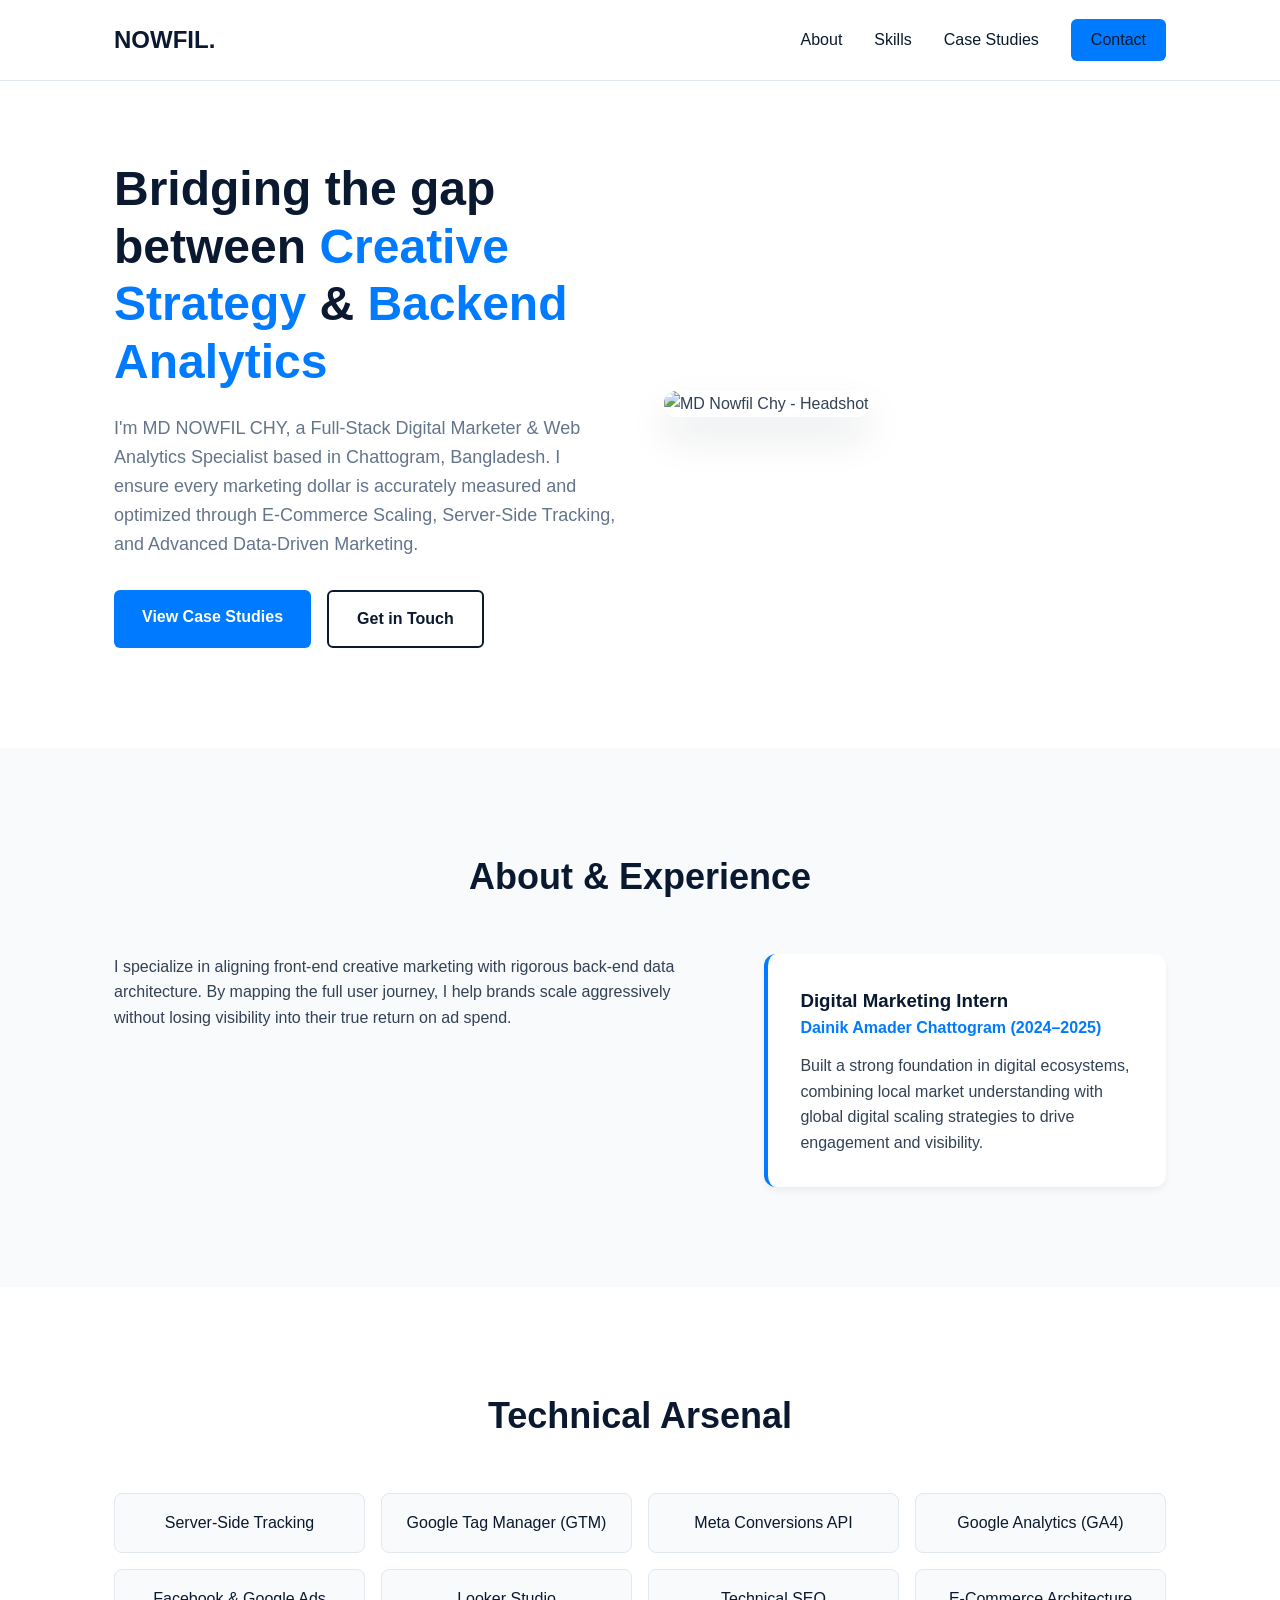
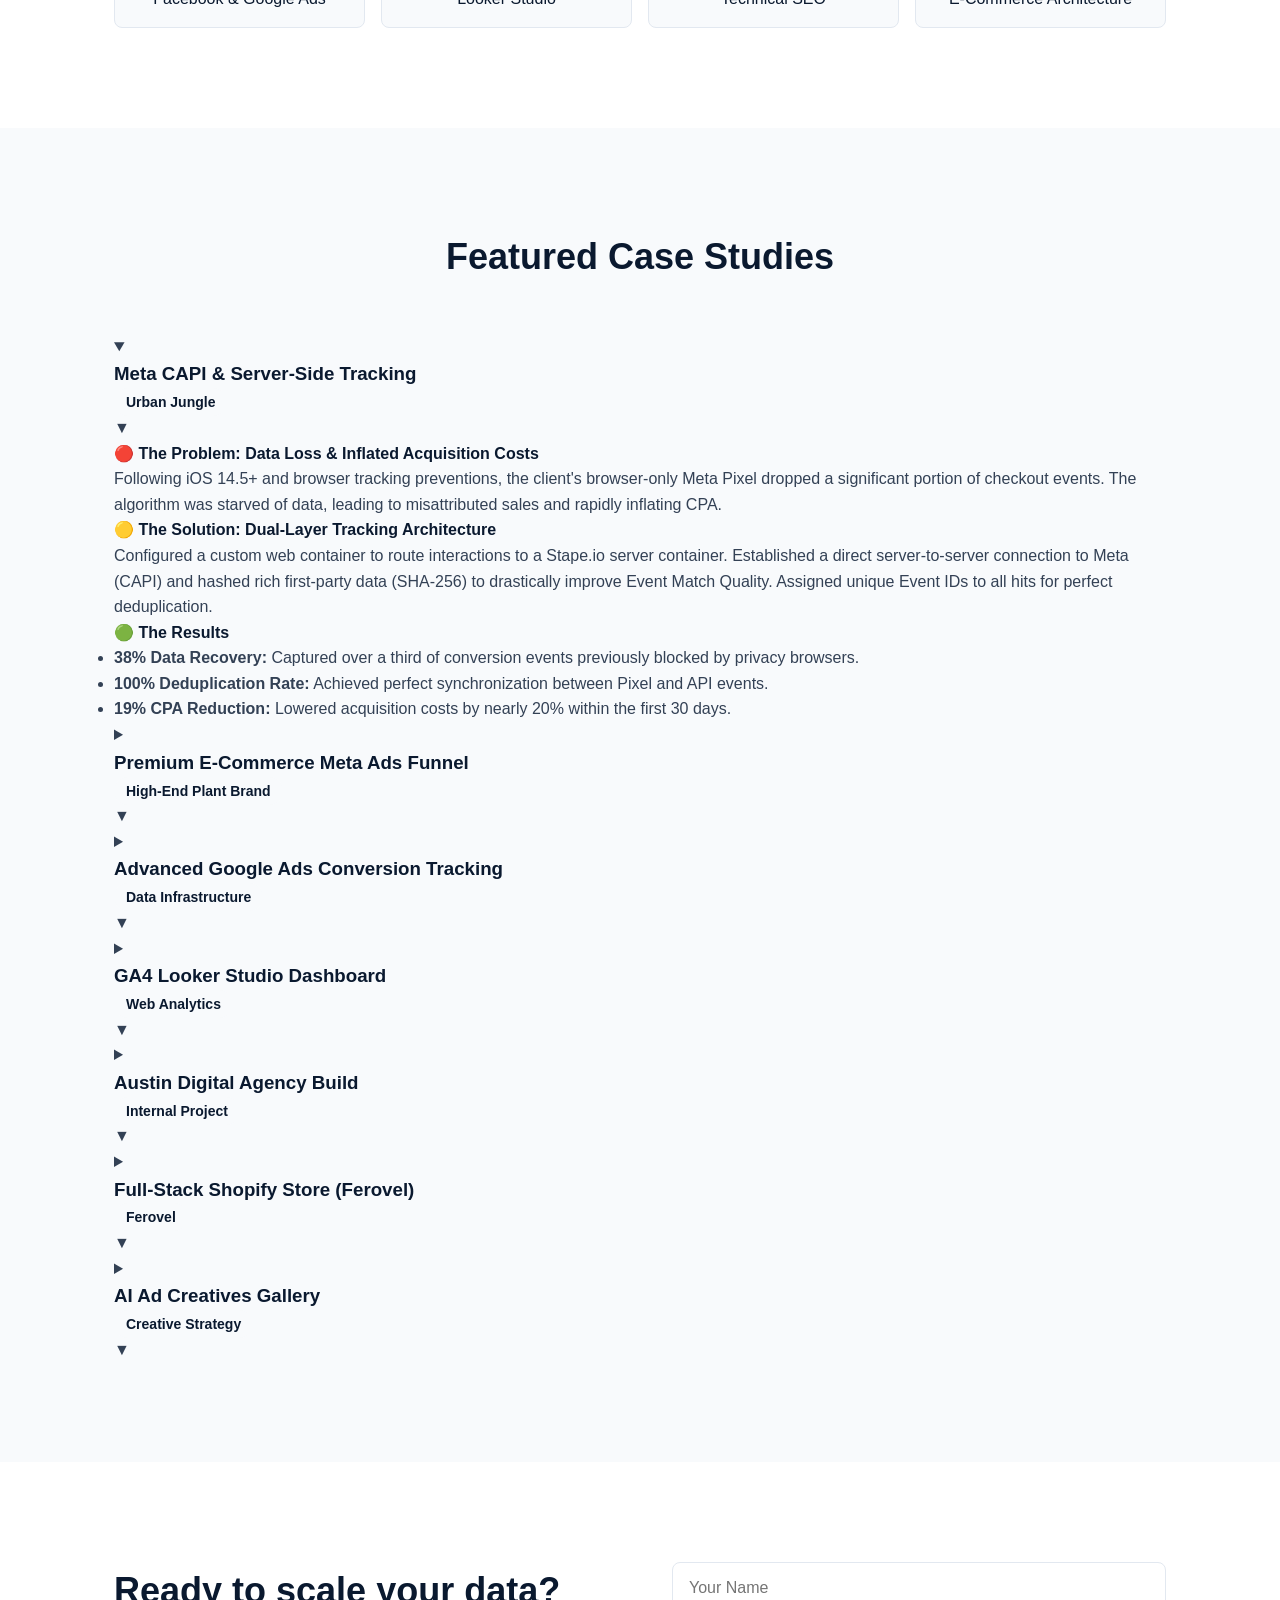
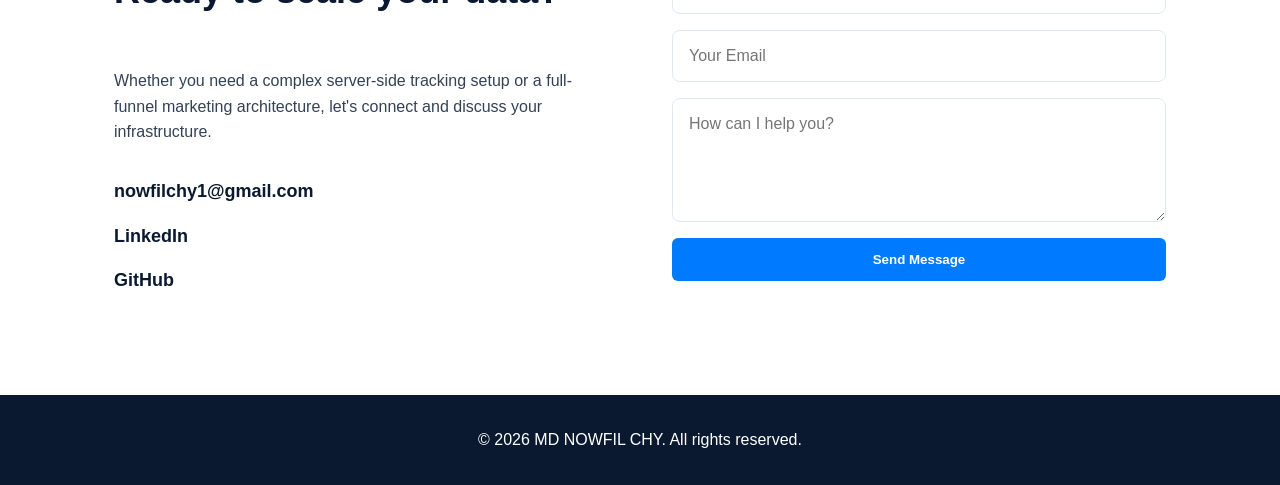
==== commit 1ced6b63: "Update index.html" ====
--- a/index.html
+++ b/index.html
@@ -81,56 +81,184 @@
         </div>
     </section>
 
-    <!-- Case Studies Section -->
+    <!-- Case Studies Section (Accordion Format) -->
     <section id="work" class="bg-light">
         <div class="container">
             <h2 class="section-title">Featured Case Studies</h2>
             
-            <div class="case-study-card">
-                <div class="case-study-header">
-                    <h3>Meta CAPI & Server-Side Tracking</h3>
-                    <span class="client-tag">Client: Urban Jungle</span>
-                </div>
+            <div class="accordion-container">
                 
-                <div class="case-study-content">
-                    <h4>🔴 The Problem</h4>
-                    <p>Following iOS 14.5+ and browser tracking preventions, the client's browser-only Meta Pixel dropped a significant portion of checkout events. The algorithm was starved of data, leading to misattributed sales and rapidly inflating CPA.</p>
-                    
-                    <h4>🟡 The Solution</h4>
-                    <p>Engineered a dual-layer tracking architecture. Configured a web container to route interactions to a Stape.io server container. Established a direct server-to-server connection to Meta (CAPI) and hashed rich first-party data (SHA-256) to drastically improve Event Match Quality, utilizing unique Event IDs for 100% deduplication.</p>
-                    
-                    <h4>🟢 The Results</h4>
-                    <div class="metrics-grid">
-                        <div class="metric">
-                            <span class="metric-number">38%</span>
-                            <span class="metric-label">Data Recovery</span>
-                        </div>
-                        <div class="metric">
-                            <span class="metric-number">100%</span>
-                            <span class="metric-label">Deduplication</span>
-                        </div>
-                        <div class="metric">
-                            <span class="metric-number">19%</span>
-                            <span class="metric-label">CPA Reduction</span>
-                        </div>
-                    </div>
-                </div>
-            </div>
-
-            <!-- Additional Projects Grid -->
-            <div class="projects-grid">
-                <div class="project-card">
-                    <h4>Austin Digital</h4>
-                    <p>Development and scaling of a full-stack digital marketing agency. Engineered a mobile-first architecture focusing on Core Web Vitals, technical SEO, and organic growth systems.</p>
-                </div>
-                <div class="project-card">
-                    <h4>Advanced Google Ads Tracking</h4>
-                    <p>Implemented Enhanced Conversions (SHA-256) and Consent Mode via GTM data layers, reducing data discrepancy to under 2%.</p>
-                </div>
-                <div class="project-card">
-                    <h4>GA4 Looker Studio Dashboard</h4>
-                    <p>Built granular traffic attribution dashboards with time-series tracking and custom regex checkout drop-off funnels for item-scoped analytics.</p>
-                </div>
+                <!-- Case Study 1 -->
+                <details class="case-card" open>
+                    <summary>
+                        <div class="summary-content">
+                            <h3>Meta CAPI & Server-Side Tracking</h3>
+                            <span class="client-tag">Urban Jungle</span>
+                        </div>
+                        <span class="dropdown-icon">▼</span>
+                    </summary>
+                    <div class="card-body">
+                        <h4>🔴 The Problem: Data Loss & Inflated Acquisition Costs</h4>
+                        <p>Following iOS 14.5+ and browser tracking preventions, the client's browser-only Meta Pixel dropped a significant portion of checkout events. The algorithm was starved of data, leading to misattributed sales and rapidly inflating CPA.</p>
+                        
+                        <h4>🟡 The Solution: Dual-Layer Tracking Architecture</h4>
+                        <p>Configured a custom web container to route interactions to a Stape.io server container. Established a direct server-to-server connection to Meta (CAPI) and hashed rich first-party data (SHA-256) to drastically improve Event Match Quality. Assigned unique Event IDs to all hits for perfect deduplication.</p>
+                        
+                        <h4>🟢 The Results</h4>
+                        <ul class="results-list">
+                            <li><strong>38% Data Recovery:</strong> Captured over a third of conversion events previously blocked by privacy browsers.</li>
+                            <li><strong>100% Deduplication Rate:</strong> Achieved perfect synchronization between Pixel and API events.</li>
+                            <li><strong>19% CPA Reduction:</strong> Lowered acquisition costs by nearly 20% within the first 30 days.</li>
+                        </ul>
+                    </div>
+                </details>
+
+                <!-- Case Study 2 -->
+                <details class="case-card">
+                    <summary>
+                        <div class="summary-content">
+                            <h3>Premium E-Commerce Meta Ads Funnel</h3>
+                            <span class="client-tag">High-End Plant Brand</span>
+                        </div>
+                        <span class="dropdown-icon">▼</span>
+                    </summary>
+                    <div class="card-body">
+                        <h4>🔴 The Problem: High Friction & Cart Abandonment</h4>
+                        <p>Selling premium, live plants online introduces massive consumer anxiety regarding shipping damage. The brand suffered from high CPC and massive cart abandonment as users were hesitant to risk purchasing fragile live goods online.</p>
+                        
+                        <h4>🟡 The Solution: Trust-Engineered Funnel Architecture</h4>
+                        <p>Deployed an Advantage+ Shopping Campaign (ASC) layered with high-value Custom Lookalike Audiences. Engineered a MOF retargeting sequence utilizing an "Arrives Alive" guarantee, showing the packaging process to neutralize objections, followed by aggressive BOF dynamic product ads.</p>
+                        
+                        <h4>🟢 The Results</h4>
+                        <ul class="results-list">
+                            <li><strong>Overcame Buyer Hesitation:</strong> The MOF strategy successfully neutralized the primary purchasing objection.</li>
+                            <li><strong>Increased Conversion Rate:</strong> Significantly reduced cart abandonment from TOF traffic.</li>
+                            <li><strong>Profitable Scaling:</strong> Established a highly profitable ROAS, allowing for aggressive daily budget scaling.</li>
+                        </ul>
+                    </div>
+                </details>
+
+                <!-- Case Study 3 -->
+                <details class="case-card">
+                    <summary>
+                        <div class="summary-content">
+                            <h3>Advanced Google Ads Conversion Tracking</h3>
+                            <span class="client-tag">Data Infrastructure</span>
+                        </div>
+                        <span class="dropdown-icon">▼</span>
+                    </summary>
+                    <div class="card-body">
+                        <h4>🔴 The Problem: Data Discrepancy & Bidding Inefficiency</h4>
+                        <p>Due to strict data privacy regulations, the client faced a severe data discrepancy between backend sales and Google Ads reporting. Missing conversion data caused Google's Smart Bidding algorithms to optimize inefficiently, wasting ad spend.</p>
+                        
+                        <h4>🟡 The Solution: Resilient First-Party Data Integration</h4>
+                        <p>Built a custom GTM data layer mapped to GA4 e-commerce schemas. Implemented Google Enhanced Conversions by hashing first-party data (SHA-256) in the browser, and deployed Consent Mode v2 to dynamically adjust tag behavior based on user consent.</p>
+                        
+                        <h4>🟢 The Results</h4>
+                        <ul class="results-list">
+                            <li><strong>< 2% Discrepancy:</strong> Bridged the gap between backend sales and ad reporting.</li>
+                            <li><strong>Recovered Attribution:</strong> Successfully attributed previously "lost" conversions to specific campaigns.</li>
+                            <li><strong>Algorithm Empowerment:</strong> Provided Smart Bidding with high-quality signals to lower CPA.</li>
+                        </ul>
+                    </div>
+                </details>
+
+                <!-- Case Study 4 -->
+                <details class="case-card">
+                    <summary>
+                        <div class="summary-content">
+                            <h3>GA4 Looker Studio Dashboard</h3>
+                            <span class="client-tag">Web Analytics</span>
+                        </div>
+                        <span class="dropdown-icon">▼</span>
+                    </summary>
+                    <div class="card-body">
+                        <h4>🔴 The Problem: Data Overload & Blind Spots</h4>
+                        <p>Stakeholders were overwhelmed by the native GA4 interface. They were unable to quickly identify which traffic sources drove the highest lifetime value or pinpoint where users were abandoning the checkout flow.</p>
+                        
+                        <h4>🟡 The Solution: Bespoke Executive Dashboards</h4>
+                        <p>Developed a comprehensive Looker Studio dashboard featuring granular traffic attribution tables, item-scoped product performance analytics, and custom Regex checkout drop-off funnels to isolate friction points step-by-step.</p>
+                        
+                        <h4>🟢 The Results</h4>
+                        <ul class="results-list">
+                            <li><strong>Instant Visibility:</strong> Reduced reporting and data-gathering time by over 10 hours a month.</li>
+                            <li><strong>Actionable Insights:</strong> Regex funnels identified a specific friction point in payment selection, leading to UI changes that lifted overall CVR.</li>
+                        </ul>
+                    </div>
+                </details>
+
+                <!-- Case Study 5 -->
+                <details class="case-card">
+                    <summary>
+                        <div class="summary-content">
+                            <h3>Austin Digital Agency Build</h3>
+                            <span class="client-tag">Internal Project</span>
+                        </div>
+                        <span class="dropdown-icon">▼</span>
+                    </summary>
+                    <div class="card-body">
+                        <h4>🔴 The Problem: Standing Out in a Saturated Market</h4>
+                        <p>Launching a digital marketing agency requires immediate establishment of authority. A slow website or weak social presence would instantly undermine claims of technical and marketing expertise.</p>
+                        
+                        <h4>🟡 The Solution: High-Performance Infrastructure</h4>
+                        <p>Developed a lightning-fast, mobile-first website optimized for Core Web Vitals (achieving 90+ scores). Designed a highly shareable, data-backed carousel content strategy on Instagram focused on actionable marketing tactics.</p>
+                        
+                        <h4>🟢 The Results</h4>
+                        <ul class="results-list">
+                            <li><strong>Technical Excellence:</strong> The website ranks quickly for targeted B2B search terms.</li>
+                            <li><strong>Sustainable Pipeline:</strong> The organic Instagram strategy drives a steady stream of qualified inbound leads without relying entirely on paid ads.</li>
+                        </ul>
+                    </div>
+                </details>
+
+                <!-- Case Study 6 -->
+                <details class="case-card">
+                    <summary>
+                        <div class="summary-content">
+                            <h3>Full-Stack Shopify Store (Ferovel)</h3>
+                            <span class="client-tag">Ferovel</span>
+                        </div>
+                        <span class="dropdown-icon">▼</span>
+                    </summary>
+                    <div class="card-body">
+                        <h4>🔴 The Problem: Standard Themes Limiting Scale</h4>
+                        <p>Ferovel required a high-performance storefront capable of handling aggressive paid media scaling. Standard themes lacked bespoke UI features and advanced backend tracking infrastructure.</p>
+                        
+                        <h4>🟡 The Solution: Deep Customization & Gapless Tracking</h4>
+                        <p>Executed deep customizations to the Shopify Liquid theme for a frictionless UI. Engineered a custom data layer pushing highly detailed e-commerce events, seamlessly integrated with GA4 and a dual-layer Meta Pixel/CAPI setup.</p>
+                        
+                        <h4>🟢 The Results</h4>
+                        <ul class="results-list">
+                            <li><strong>Maximized CVR:</strong> Custom UI optimizations drastically reduced user friction.</li>
+                            <li><strong>Ready for Scale:</strong> Delivered a fast storefront with flawless tracking, allowing the brand to scale ad spend confidently.</li>
+                        </ul>
+                    </div>
+                </details>
+
+                <!-- Case Study 7 -->
+                <details class="case-card">
+                    <summary>
+                        <div class="summary-content">
+                            <h3>AI Ad Creatives Gallery</h3>
+                            <span class="client-tag">Creative Strategy</span>
+                        </div>
+                        <span class="dropdown-icon">▼</span>
+                    </summary>
+                    <div class="card-body">
+                        <h4>🔴 The Problem: The High Cost of Creative Testing</h4>
+                        <p>Ad fatigue requires constant creative testing, but producing studio-grade creatives at scale traditionally requires massive budgets for photography and post-production, limiting testing velocity.</p>
+                        
+                        <h4>🟡 The Solution: Advanced AI Prompt Engineering</h4>
+                        <p>Utilized deep prompt engineering (specifying camera angles, focal lengths, and cinematic lighting) to generate photorealistic assets. Developed prompt templates that maintained strict brand aesthetics across hundreds of variations.</p>
+                        
+                        <h4>🟢 The Results</h4>
+                        <ul class="results-list">
+                            <li><strong>80% Cost Reduction:</strong> Practically eliminated the need for expensive physical photoshoots for routine testing.</li>
+                            <li><strong>5x Testing Volume:</strong> Allowed for rapid A/B testing of visual concepts, leading to higher CTR and reduced ad fatigue.</li>
+                        </ul>
+                    </div>
+                </details>
+
             </div>
         </div>
     </section>
@@ -139,7 +267,7 @@
     <section id="contact">
         <div class="container contact-container">
             <div class="contact-text">
-                <h2 class="section-title">Ready to scale your data?</h2>
+                <h2 class="section-title" style="text-align: left;">Ready to scale your data?</h2>
                 <p>Whether you need a complex server-side tracking setup or a full-funnel marketing architecture, let's connect and discuss your infrastructure.</p>
                 
                 <div class="social-links">
--- a/style.css
+++ b/style.css
@@ -0,0 +1,357 @@
+/* Variables & Reset */
+:root {
+    --navy: #0A192F;
+    --navy-light: #112240;
+    --electric-blue: #007BFF;
+    --electric-blue-hover: #0056b3;
+    --white: #FFFFFF;
+    --bg-light: #F8FAFC;
+    --text-main: #334155;
+    --text-muted: #64748B;
+}
+
+* {
+    margin: 0;
+    padding: 0;
+    box-sizing: border-box;
+}
+
+html {
+    scroll-behavior: smooth;
+}
+
+body {
+    font-family: 'Inter', sans-serif;
+    color: var(--text-main);
+    background-color: var(--white);
+    line-height: 1.6;
+}
+
+h1, h2, h3, h4, .logo {
+    font-family: 'Plus Jakarta Sans', sans-serif;
+    color: var(--navy);
+}
+
+.container {
+    max-width: 1100px;
+    margin: 0 auto;
+    padding: 0 24px;
+}
+
+.highlight {
+    color: var(--electric-blue);
+}
+
+.bg-light {
+    background-color: var(--bg-light);
+}
+
+/* Buttons */
+.btn-primary, .btn-secondary, .btn-small {
+    display: inline-block;
+    padding: 14px 28px;
+    border-radius: 6px;
+    text-decoration: none;
+    font-weight: 600;
+    transition: all 0.3s ease;
+    cursor: pointer;
+    border: none;
+    font-family: 'Inter', sans-serif;
+}
+
+.btn-primary {
+    background-color: var(--electric-blue);
+    color: var(--white);
+}
+
+.btn-primary:hover {
+    background-color: var(--electric-blue-hover);
+    transform: translateY(-2px);
+}
+
+.btn-secondary {
+    background-color: transparent;
+    color: var(--navy);
+    border: 2px solid var(--navy);
+}
+
+.btn-secondary:hover {
+    background-color: var(--navy);
+    color: var(--white);
+}
+
+.btn-small {
+    padding: 8px 20px;
+    background-color: var(--electric-blue);
+    color: var(--white);
+}
+
+/* Navigation */
+.navbar {
+    position: fixed;
+    top: 0;
+    width: 100%;
+    background-color: rgba(255, 255, 255, 0.95);
+    backdrop-filter: blur(10px);
+    z-index: 1000;
+    border-bottom: 1px solid #E2E8F0;
+}
+
+.nav-container {
+    display: flex;
+    justify-content: space-between;
+    align-items: center;
+    height: 80px;
+}
+
+.logo {
+    font-size: 24px;
+    font-weight: 800;
+    text-decoration: none;
+}
+
+.nav-links {
+    list-style: none;
+    display: flex;
+    align-items: center;
+    gap: 32px;
+}
+
+.nav-links a {
+    text-decoration: none;
+    color: var(--navy);
+    font-weight: 500;
+    transition: color 0.2s;
+}
+
+.nav-links a:hover {
+    color: var(--electric-blue);
+}
+
+/* Sections */
+section {
+    padding: 100px 0;
+}
+
+.section-title {
+    font-size: 36px;
+    margin-bottom: 48px;
+    text-align: center;
+}
+
+/* Hero */
+#hero {
+    padding: 160px 0 100px;
+}
+
+.hero-container {
+    display: grid;
+    grid-template-columns: 1fr 1fr;
+    gap: 48px;
+    align-items: center;
+}
+
+.hero-content h1 {
+    font-size: 48px;
+    line-height: 1.2;
+    margin-bottom: 24px;
+}
+
+.bio {
+    font-size: 18px;
+    color: var(--text-muted);
+    margin-bottom: 32px;
+}
+
+.hero-buttons {
+    display: flex;
+    gap: 16px;
+}
+
+.image-placeholder img {
+    width: 100%;
+    max-width: 400px;
+    border-radius: 12px;
+    box-shadow: 0 20px 40px rgba(10, 25, 47, 0.1);
+}
+
+/* About & Skills */
+.about-grid {
+    display: grid;
+    grid-template-columns: 3fr 2fr;
+    gap: 48px;
+}
+
+.experience-card {
+    background: var(--white);
+    padding: 32px;
+    border-radius: 12px;
+    border-left: 4px solid var(--electric-blue);
+    box-shadow: 0 4px 6px rgba(0,0,0,0.05);
+}
+
+.company {
+    color: var(--electric-blue);
+    font-weight: 600;
+    margin-bottom: 12px;
+}
+
+.skills-grid {
+    display: grid;
+    grid-template-columns: repeat(auto-fit, minmax(200px, 1fr));
+    gap: 16px;
+}
+
+.skill-item {
+    background: var(--bg-light);
+    padding: 16px;
+    border-radius: 8px;
+    text-align: center;
+    font-weight: 500;
+    color: var(--navy);
+    border: 1px solid #E2E8F0;
+}
+
+/* Case Studies */
+.case-study-card {
+    background: var(--white);
+    border-radius: 16px;
+    padding: 48px;
+    box-shadow: 0 10px 30px rgba(0,0,0,0.05);
+    margin-bottom: 48px;
+}
+
+.case-study-header {
+    display: flex;
+    justify-content: space-between;
+    align-items: baseline;
+    border-bottom: 1px solid #E2E8F0;
+    padding-bottom: 24px;
+    margin-bottom: 32px;
+}
+
+.client-tag {
+    background: var(--bg-light);
+    padding: 6px 12px;
+    border-radius: 20px;
+    font-size: 14px;
+    font-weight: 600;
+    color: var(--navy);
+}
+
+.case-study-content h4 {
+    margin: 24px 0 12px;
+    font-size: 20px;
+}
+
+.metrics-grid {
+    display: grid;
+    grid-template-columns: repeat(3, 1fr);
+    gap: 24px;
+    margin-top: 32px;
+}
+
+.metric {
+    text-align: center;
+    padding: 24px;
+    background: var(--navy);
+    border-radius: 12px;
+    color: var(--white);
+}
+
+.metric-number {
+    display: block;
+    font-size: 36px;
+    font-weight: 800;
+    font-family: 'Plus Jakarta Sans', sans-serif;
+    color: var(--electric-blue);
+    margin-bottom: 8px;
+}
+
+.metric-label {
+    font-size: 14px;
+    text-transform: uppercase;
+    letter-spacing: 1px;
+}
+
+.projects-grid {
+    display: grid;
+    grid-template-columns: repeat(auto-fit, minmax(300px, 1fr));
+    gap: 24px;
+}
+
+.project-card {
+    background: var(--white);
+    padding: 32px;
+    border-radius: 12px;
+    box-shadow: 0 4px 6px rgba(0,0,0,0.05);
+    border: 1px solid #E2E8F0;
+}
+
+.project-card h4 {
+    margin-bottom: 12px;
+}
+
+/* Contact */
+.contact-container {
+    display: grid;
+    grid-template-columns: 1fr 1fr;
+    gap: 64px;
+}
+
+.social-links {
+    margin-top: 32px;
+    display: flex;
+    flex-direction: column;
+    gap: 16px;
+}
+
+.social-links a {
+    color: var(--navy);
+    font-weight: 600;
+    text-decoration: none;
+    font-size: 18px;
+}
+
+.social-links a:hover {
+    color: var(--electric-blue);
+}
+
+.contact-form {
+    display: flex;
+    flex-direction: column;
+    gap: 16px;
+}
+
+.contact-form input, .contact-form textarea {
+    padding: 16px;
+    border: 1px solid #E2E8F0;
+    border-radius: 8px;
+    font-family: 'Inter', sans-serif;
+    font-size: 16px;
+    width: 100%;
+}
+
+.contact-form input:focus, .contact-form textarea:focus {
+    outline: none;
+    border-color: var(--electric-blue);
+}
+
+/* Footer */
+footer {
+    text-align: center;
+    padding: 32px;
+    background: var(--navy);
+    color: var(--white);
+}
+
+/* Responsive */
+@media (max-width: 768px) {
+    .nav-links { display: none; }
+    .hero-container, .about-grid, .contact-container { grid-template-columns: 1fr; }
+    #hero { padding: 120px 0 60px; }
+    .hero-content h1 { font-size: 36px; }
+    .hero-buttons { flex-direction: column; }
+    .case-study-header { flex-direction: column; gap: 12px; }
+    .metrics-grid { grid-template-columns: 1fr; }
+}
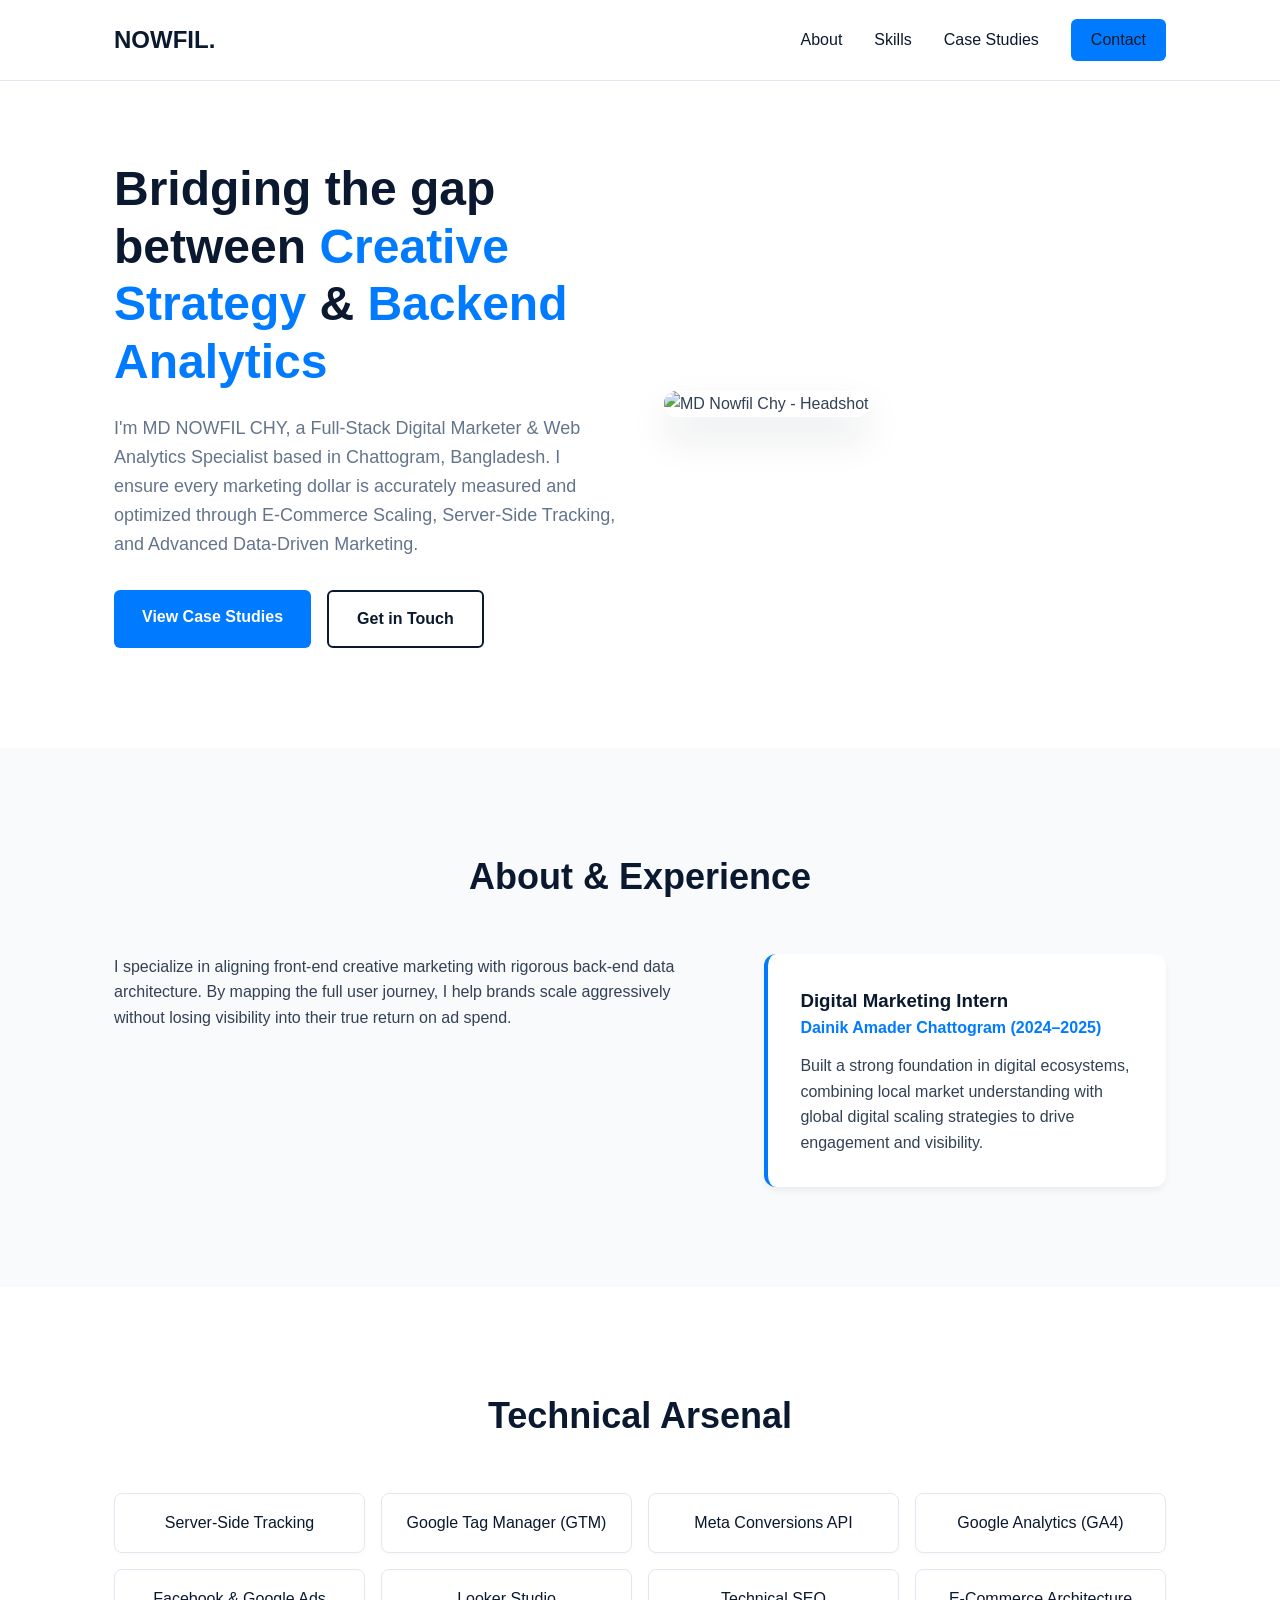
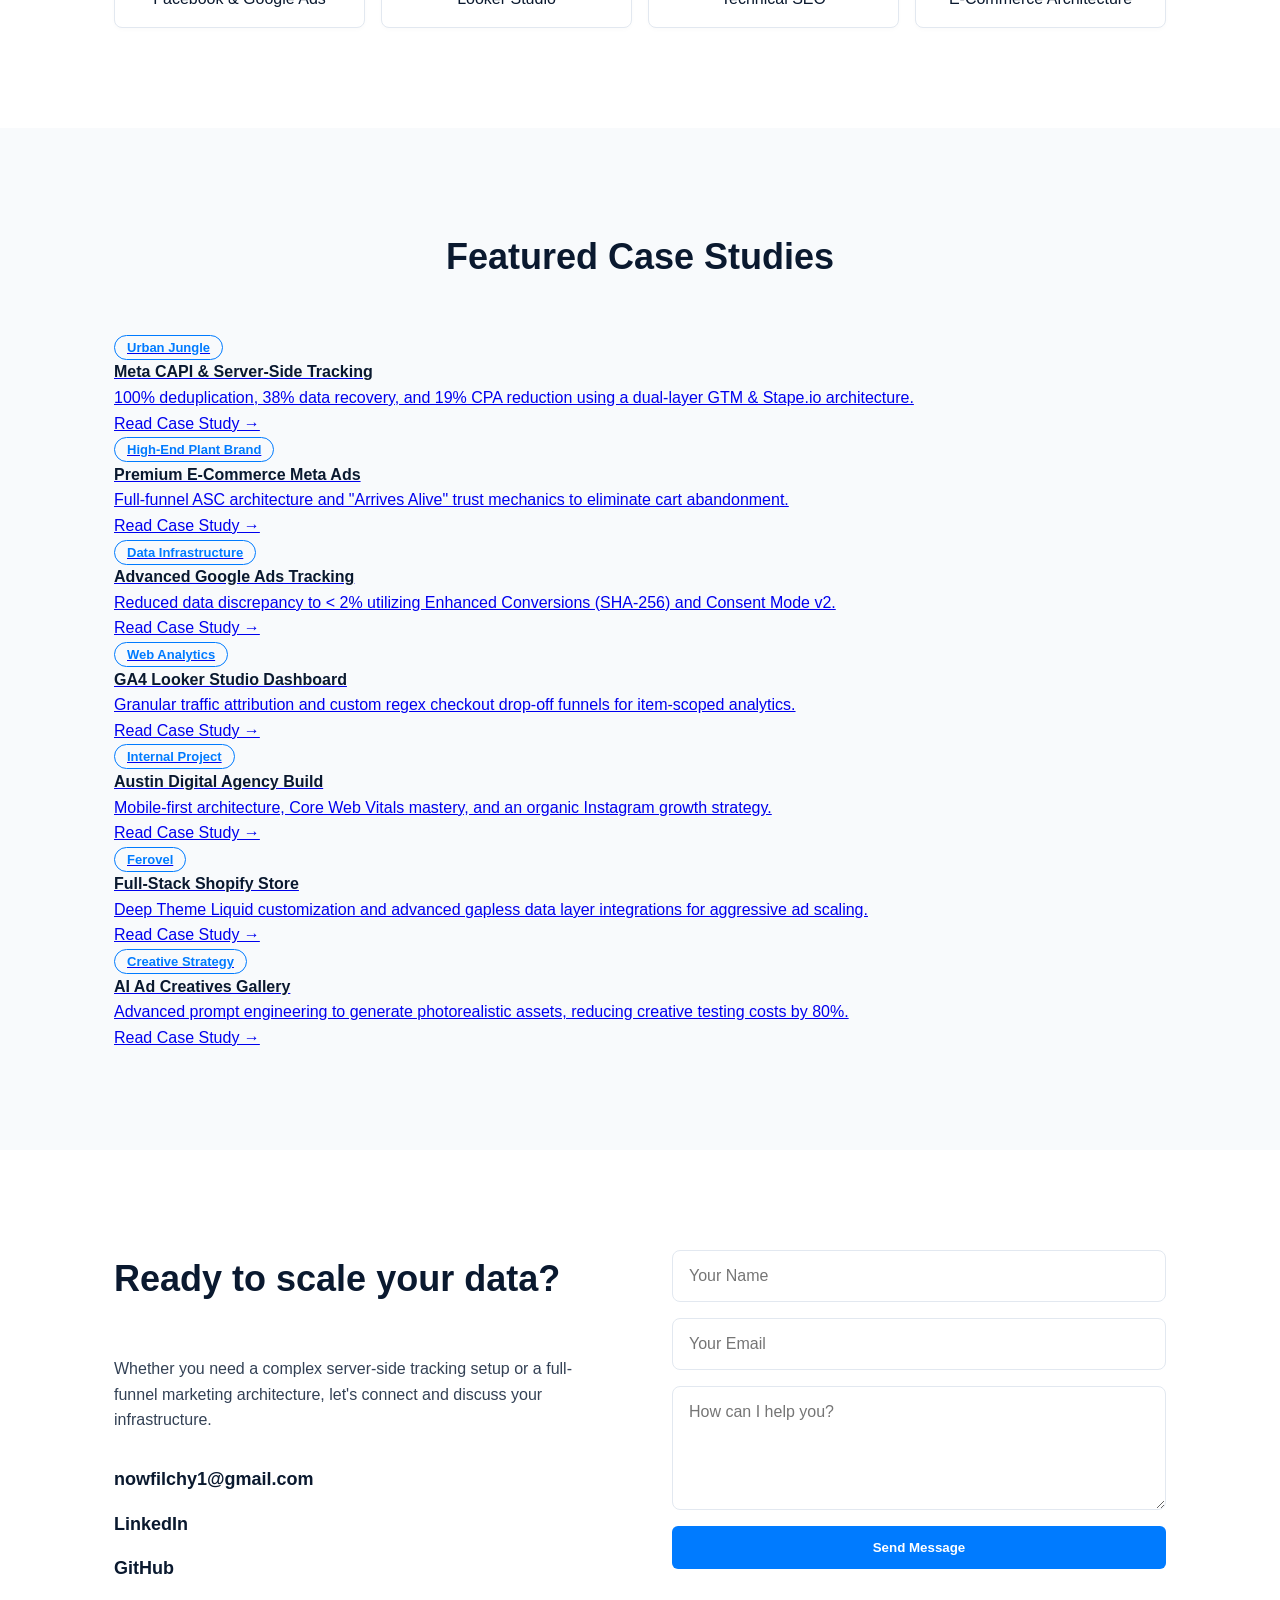
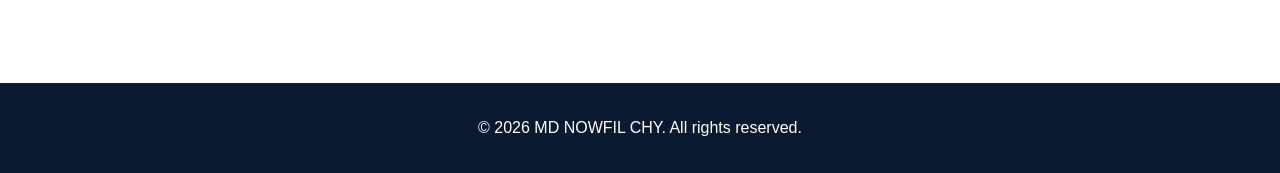
==== commit d4d22b0b: "Update index.html" ====
--- a/index.html
+++ b/index.html
@@ -4,12 +4,9 @@
     <meta charset="UTF-8">
     <meta name="viewport" content="width=device-width, initial-scale=1.0">
     <title>MD NOWFIL CHY | Web Analytics & Digital Marketing Specialist</title>
-    
-    <!-- Google Fonts -->
     <link rel="preconnect" href="https://fonts.googleapis.com">
     <link rel="preconnect" href="https://fonts.gstatic.com" crossorigin>
     <link href="https://fonts.googleapis.com/css2?family=Inter:wght@400;500;600&family=Plus+Jakarta+Sans:wght@500;700;800&display=swap" rel="stylesheet">
-    
     <link rel="stylesheet" href="style.css">
 </head>
 <body>
@@ -17,7 +14,7 @@
     <!-- Sticky Navigation -->
     <nav class="navbar">
         <div class="container nav-container">
-            <a href="#" class="logo">NOWFIL.</a>
+            <a href="index.html" class="logo">NOWFIL.</a>
             <ul class="nav-links">
                 <li><a href="#about">About</a></li>
                 <li><a href="#skills">Skills</a></li>
@@ -39,7 +36,6 @@
                 </div>
             </div>
             <div class="hero-image">
-                <!-- Replace 'your-image.jpg' with your actual headshot in your GitHub repo -->
                 <div class="image-placeholder">
                     <img src="https://via.placeholder.com/400x400/e2e8f0/0a192f?text=MD+NOWFIL+CHY" alt="MD Nowfil Chy - Headshot">
                 </div>
@@ -81,183 +77,82 @@
         </div>
     </section>
 
-    <!-- Case Studies Section (Accordion Format) -->
+    <!-- Case Studies Section (Grid Format) -->
     <section id="work" class="bg-light">
         <div class="container">
             <h2 class="section-title">Featured Case Studies</h2>
             
-            <div class="accordion-container">
+            <div class="projects-grid">
                 
-                <!-- Case Study 1 -->
-                <details class="case-card" open>
-                    <summary>
-                        <div class="summary-content">
-                            <h3>Meta CAPI & Server-Side Tracking</h3>
-                            <span class="client-tag">Urban Jungle</span>
-                        </div>
-                        <span class="dropdown-icon">▼</span>
-                    </summary>
-                    <div class="card-body">
-                        <h4>🔴 The Problem: Data Loss & Inflated Acquisition Costs</h4>
-                        <p>Following iOS 14.5+ and browser tracking preventions, the client's browser-only Meta Pixel dropped a significant portion of checkout events. The algorithm was starved of data, leading to misattributed sales and rapidly inflating CPA.</p>
-                        
-                        <h4>🟡 The Solution: Dual-Layer Tracking Architecture</h4>
-                        <p>Configured a custom web container to route interactions to a Stape.io server container. Established a direct server-to-server connection to Meta (CAPI) and hashed rich first-party data (SHA-256) to drastically improve Event Match Quality. Assigned unique Event IDs to all hits for perfect deduplication.</p>
-                        
-                        <h4>🟢 The Results</h4>
-                        <ul class="results-list">
-                            <li><strong>38% Data Recovery:</strong> Captured over a third of conversion events previously blocked by privacy browsers.</li>
-                            <li><strong>100% Deduplication Rate:</strong> Achieved perfect synchronization between Pixel and API events.</li>
-                            <li><strong>19% CPA Reduction:</strong> Lowered acquisition costs by nearly 20% within the first 30 days.</li>
-                        </ul>
+                <!-- Card 1 -->
+                <a href="case-study-urban-jungle.html" class="project-card-link">
+                    <div class="project-card">
+                        <span class="client-tag">Urban Jungle</span>
+                        <h4>Meta CAPI & Server-Side Tracking</h4>
+                        <p>100% deduplication, 38% data recovery, and 19% CPA reduction using a dual-layer GTM & Stape.io architecture.</p>
+                        <span class="read-more">Read Case Study →</span>
                     </div>
-                </details>
+                </a>
 
-                <!-- Case Study 2 -->
-                <details class="case-card">
-                    <summary>
-                        <div class="summary-content">
-                            <h3>Premium E-Commerce Meta Ads Funnel</h3>
-                            <span class="client-tag">High-End Plant Brand</span>
-                        </div>
-                        <span class="dropdown-icon">▼</span>
-                    </summary>
-                    <div class="card-body">
-                        <h4>🔴 The Problem: High Friction & Cart Abandonment</h4>
-                        <p>Selling premium, live plants online introduces massive consumer anxiety regarding shipping damage. The brand suffered from high CPC and massive cart abandonment as users were hesitant to risk purchasing fragile live goods online.</p>
-                        
-                        <h4>🟡 The Solution: Trust-Engineered Funnel Architecture</h4>
-                        <p>Deployed an Advantage+ Shopping Campaign (ASC) layered with high-value Custom Lookalike Audiences. Engineered a MOF retargeting sequence utilizing an "Arrives Alive" guarantee, showing the packaging process to neutralize objections, followed by aggressive BOF dynamic product ads.</p>
-                        
-                        <h4>🟢 The Results</h4>
-                        <ul class="results-list">
-                            <li><strong>Overcame Buyer Hesitation:</strong> The MOF strategy successfully neutralized the primary purchasing objection.</li>
-                            <li><strong>Increased Conversion Rate:</strong> Significantly reduced cart abandonment from TOF traffic.</li>
-                            <li><strong>Profitable Scaling:</strong> Established a highly profitable ROAS, allowing for aggressive daily budget scaling.</li>
-                        </ul>
+                <!-- Card 2 -->
+                <a href="case-study-premium-plant.html" class="project-card-link">
+                    <div class="project-card">
+                        <span class="client-tag">High-End Plant Brand</span>
+                        <h4>Premium E-Commerce Meta Ads</h4>
+                        <p>Full-funnel ASC architecture and "Arrives Alive" trust mechanics to eliminate cart abandonment.</p>
+                        <span class="read-more">Read Case Study →</span>
                     </div>
-                </details>
+                </a>
 
-                <!-- Case Study 3 -->
-                <details class="case-card">
-                    <summary>
-                        <div class="summary-content">
-                            <h3>Advanced Google Ads Conversion Tracking</h3>
-                            <span class="client-tag">Data Infrastructure</span>
-                        </div>
-                        <span class="dropdown-icon">▼</span>
-                    </summary>
-                    <div class="card-body">
-                        <h4>🔴 The Problem: Data Discrepancy & Bidding Inefficiency</h4>
-                        <p>Due to strict data privacy regulations, the client faced a severe data discrepancy between backend sales and Google Ads reporting. Missing conversion data caused Google's Smart Bidding algorithms to optimize inefficiently, wasting ad spend.</p>
-                        
-                        <h4>🟡 The Solution: Resilient First-Party Data Integration</h4>
-                        <p>Built a custom GTM data layer mapped to GA4 e-commerce schemas. Implemented Google Enhanced Conversions by hashing first-party data (SHA-256) in the browser, and deployed Consent Mode v2 to dynamically adjust tag behavior based on user consent.</p>
-                        
-                        <h4>🟢 The Results</h4>
-                        <ul class="results-list">
-                            <li><strong>< 2% Discrepancy:</strong> Bridged the gap between backend sales and ad reporting.</li>
-                            <li><strong>Recovered Attribution:</strong> Successfully attributed previously "lost" conversions to specific campaigns.</li>
-                            <li><strong>Algorithm Empowerment:</strong> Provided Smart Bidding with high-quality signals to lower CPA.</li>
-                        </ul>
+                <!-- Card 3 -->
+                <a href="case-study-google-ads.html" class="project-card-link">
+                    <div class="project-card">
+                        <span class="client-tag">Data Infrastructure</span>
+                        <h4>Advanced Google Ads Tracking</h4>
+                        <p>Reduced data discrepancy to < 2% utilizing Enhanced Conversions (SHA-256) and Consent Mode v2.</p>
+                        <span class="read-more">Read Case Study →</span>
                     </div>
-                </details>
+                </a>
 
-                <!-- Case Study 4 -->
-                <details class="case-card">
-                    <summary>
-                        <div class="summary-content">
-                            <h3>GA4 Looker Studio Dashboard</h3>
-                            <span class="client-tag">Web Analytics</span>
-                        </div>
-                        <span class="dropdown-icon">▼</span>
-                    </summary>
-                    <div class="card-body">
-                        <h4>🔴 The Problem: Data Overload & Blind Spots</h4>
-                        <p>Stakeholders were overwhelmed by the native GA4 interface. They were unable to quickly identify which traffic sources drove the highest lifetime value or pinpoint where users were abandoning the checkout flow.</p>
-                        
-                        <h4>🟡 The Solution: Bespoke Executive Dashboards</h4>
-                        <p>Developed a comprehensive Looker Studio dashboard featuring granular traffic attribution tables, item-scoped product performance analytics, and custom Regex checkout drop-off funnels to isolate friction points step-by-step.</p>
-                        
-                        <h4>🟢 The Results</h4>
-                        <ul class="results-list">
-                            <li><strong>Instant Visibility:</strong> Reduced reporting and data-gathering time by over 10 hours a month.</li>
-                            <li><strong>Actionable Insights:</strong> Regex funnels identified a specific friction point in payment selection, leading to UI changes that lifted overall CVR.</li>
-                        </ul>
+                <!-- Card 4 -->
+                <a href="case-study-looker-studio.html" class="project-card-link">
+                    <div class="project-card">
+                        <span class="client-tag">Web Analytics</span>
+                        <h4>GA4 Looker Studio Dashboard</h4>
+                        <p>Granular traffic attribution and custom regex checkout drop-off funnels for item-scoped analytics.</p>
+                        <span class="read-more">Read Case Study →</span>
                     </div>
-                </details>
+                </a>
 
-                <!-- Case Study 5 -->
-                <details class="case-card">
-                    <summary>
-                        <div class="summary-content">
-                            <h3>Austin Digital Agency Build</h3>
-                            <span class="client-tag">Internal Project</span>
-                        </div>
-                        <span class="dropdown-icon">▼</span>
-                    </summary>
-                    <div class="card-body">
-                        <h4>🔴 The Problem: Standing Out in a Saturated Market</h4>
-                        <p>Launching a digital marketing agency requires immediate establishment of authority. A slow website or weak social presence would instantly undermine claims of technical and marketing expertise.</p>
-                        
-                        <h4>🟡 The Solution: High-Performance Infrastructure</h4>
-                        <p>Developed a lightning-fast, mobile-first website optimized for Core Web Vitals (achieving 90+ scores). Designed a highly shareable, data-backed carousel content strategy on Instagram focused on actionable marketing tactics.</p>
-                        
-                        <h4>🟢 The Results</h4>
-                        <ul class="results-list">
-                            <li><strong>Technical Excellence:</strong> The website ranks quickly for targeted B2B search terms.</li>
-                            <li><strong>Sustainable Pipeline:</strong> The organic Instagram strategy drives a steady stream of qualified inbound leads without relying entirely on paid ads.</li>
-                        </ul>
+                <!-- Card 5 -->
+                <a href="case-study-austin-digital.html" class="project-card-link">
+                    <div class="project-card">
+                        <span class="client-tag">Internal Project</span>
+                        <h4>Austin Digital Agency Build</h4>
+                        <p>Mobile-first architecture, Core Web Vitals mastery, and an organic Instagram growth strategy.</p>
+                        <span class="read-more">Read Case Study →</span>
                     </div>
-                </details>
+                </a>
 
-                <!-- Case Study 6 -->
-                <details class="case-card">
-                    <summary>
-                        <div class="summary-content">
-                            <h3>Full-Stack Shopify Store (Ferovel)</h3>
-                            <span class="client-tag">Ferovel</span>
-                        </div>
-                        <span class="dropdown-icon">▼</span>
-                    </summary>
-                    <div class="card-body">
-                        <h4>🔴 The Problem: Standard Themes Limiting Scale</h4>
-                        <p>Ferovel required a high-performance storefront capable of handling aggressive paid media scaling. Standard themes lacked bespoke UI features and advanced backend tracking infrastructure.</p>
-                        
-                        <h4>🟡 The Solution: Deep Customization & Gapless Tracking</h4>
-                        <p>Executed deep customizations to the Shopify Liquid theme for a frictionless UI. Engineered a custom data layer pushing highly detailed e-commerce events, seamlessly integrated with GA4 and a dual-layer Meta Pixel/CAPI setup.</p>
-                        
-                        <h4>🟢 The Results</h4>
-                        <ul class="results-list">
-                            <li><strong>Maximized CVR:</strong> Custom UI optimizations drastically reduced user friction.</li>
-                            <li><strong>Ready for Scale:</strong> Delivered a fast storefront with flawless tracking, allowing the brand to scale ad spend confidently.</li>
-                        </ul>
+                <!-- Card 6 -->
+                <a href="case-study-ferovel.html" class="project-card-link">
+                    <div class="project-card">
+                        <span class="client-tag">Ferovel</span>
+                        <h4>Full-Stack Shopify Store</h4>
+                        <p>Deep Theme Liquid customization and advanced gapless data layer integrations for aggressive ad scaling.</p>
+                        <span class="read-more">Read Case Study →</span>
                     </div>
-                </details>
+                </a>
 
-                <!-- Case Study 7 -->
-                <details class="case-card">
-                    <summary>
-                        <div class="summary-content">
-                            <h3>AI Ad Creatives Gallery</h3>
-                            <span class="client-tag">Creative Strategy</span>
-                        </div>
-                        <span class="dropdown-icon">▼</span>
-                    </summary>
-                    <div class="card-body">
-                        <h4>🔴 The Problem: The High Cost of Creative Testing</h4>
-                        <p>Ad fatigue requires constant creative testing, but producing studio-grade creatives at scale traditionally requires massive budgets for photography and post-production, limiting testing velocity.</p>
-                        
-                        <h4>🟡 The Solution: Advanced AI Prompt Engineering</h4>
-                        <p>Utilized deep prompt engineering (specifying camera angles, focal lengths, and cinematic lighting) to generate photorealistic assets. Developed prompt templates that maintained strict brand aesthetics across hundreds of variations.</p>
-                        
-                        <h4>🟢 The Results</h4>
-                        <ul class="results-list">
-                            <li><strong>80% Cost Reduction:</strong> Practically eliminated the need for expensive physical photoshoots for routine testing.</li>
-                            <li><strong>5x Testing Volume:</strong> Allowed for rapid A/B testing of visual concepts, leading to higher CTR and reduced ad fatigue.</li>
-                        </ul>
+                <!-- Card 7 -->
+                <a href="case-study-ai-creatives.html" class="project-card-link">
+                    <div class="project-card">
+                        <span class="client-tag">Creative Strategy</span>
+                        <h4>AI Ad Creatives Gallery</h4>
+                        <p>Advanced prompt engineering to generate photorealistic assets, reducing creative testing costs by 80%.</p>
+                        <span class="read-more">Read Case Study →</span>
                     </div>
-                </details>
+                </a>
 
             </div>
         </div>
@@ -269,14 +164,12 @@
             <div class="contact-text">
                 <h2 class="section-title" style="text-align: left;">Ready to scale your data?</h2>
                 <p>Whether you need a complex server-side tracking setup or a full-funnel marketing architecture, let's connect and discuss your infrastructure.</p>
-                
                 <div class="social-links">
                     <a href="mailto:nowfilchy1@gmail.com">nowfilchy1@gmail.com</a>
                     <a href="https://www.linkedin.com/in/md-nowfil-chy/" target="_blank">LinkedIn</a>
                     <a href="https://github.com/mdnowfil-chy" target="_blank">GitHub</a>
                 </div>
             </div>
-            
             <form class="contact-form" action="#" method="POST">
                 <input type="text" placeholder="Your Name" required>
                 <input type="email" placeholder="Your Email" required>
--- a/style.css
+++ b/style.css
@@ -8,6 +8,7 @@
     --bg-light: #F8FAFC;
     --text-main: #334155;
     --text-muted: #64748B;
+    --border-color: #E2E8F0;
 }
 
 * {
@@ -94,7 +95,7 @@
     background-color: rgba(255, 255, 255, 0.95);
     backdrop-filter: blur(10px);
     z-index: 1000;
-    border-bottom: 1px solid #E2E8F0;
+    border-bottom: 1px solid var(--border-color);
 }
 
 .nav-container {
@@ -203,93 +204,119 @@
 }
 
 .skill-item {
-    background: var(--bg-light);
+    background: var(--white);
     padding: 16px;
     border-radius: 8px;
     text-align: center;
     font-weight: 500;
     color: var(--navy);
-    border: 1px solid #E2E8F0;
-}
-
-/* Case Studies */
-.case-study-card {
+    border: 1px solid var(--border-color);
+    box-shadow: 0 2px 4px rgba(0,0,0,0.02);
+}
+
+/* Accordion Case Studies */
+.accordion-container {
+    display: flex;
+    flex-direction: column;
+    gap: 20px;
+    max-width: 900px;
+    margin: 0 auto;
+}
+
+.case-card {
     background: var(--white);
-    border-radius: 16px;
-    padding: 48px;
-    box-shadow: 0 10px 30px rgba(0,0,0,0.05);
-    margin-bottom: 48px;
-}
-
-.case-study-header {
+    border-radius: 12px;
+    box-shadow: 0 4px 15px rgba(0,0,0,0.04);
+    border: 1px solid var(--border-color);
+    overflow: hidden;
+}
+
+/* Hide default marker in WebKit and standard */
+.case-card summary::-webkit-details-marker {
+    display: none; 
+}
+.case-card summary {
+    list-style: none;
+    padding: 24px 32px;
+    cursor: pointer;
     display: flex;
     justify-content: space-between;
-    align-items: baseline;
-    border-bottom: 1px solid #E2E8F0;
-    padding-bottom: 24px;
-    margin-bottom: 32px;
+    align-items: center;
+    user-select: none;
+    transition: background-color 0.2s;
+}
+
+.case-card summary:hover {
+    background-color: #F1F5F9;
+}
+
+.summary-content {
+    display: flex;
+    align-items: center;
+    gap: 16px;
+    flex-wrap: wrap;
+}
+
+.summary-content h3 {
+    margin: 0;
+    font-size: 20px;
 }
 
 .client-tag {
     background: var(--bg-light);
-    padding: 6px 12px;
+    padding: 4px 12px;
     border-radius: 20px;
+    font-size: 13px;
+    font-weight: 600;
+    color: var(--electric-blue);
+    border: 1px solid var(--electric-blue);
+}
+
+.dropdown-icon {
     font-size: 14px;
-    font-weight: 600;
-    color: var(--navy);
-}
-
-.case-study-content h4 {
+    color: var(--text-muted);
+    transition: transform 0.3s ease;
+}
+
+/* Rotate icon when details is open */
+.case-card[open] .dropdown-icon {
+    transform: rotate(180deg);
+}
+
+.case-card[open] summary {
+    border-bottom: 1px solid var(--border-color);
+}
+
+.card-body {
+    padding: 32px;
+    animation: fadeIn 0.4s ease;
+}
+
+.card-body h4 {
     margin: 24px 0 12px;
-    font-size: 20px;
-}
-
-.metrics-grid {
-    display: grid;
-    grid-template-columns: repeat(3, 1fr);
-    gap: 24px;
-    margin-top: 32px;
-}
-
-.metric {
-    text-align: center;
-    padding: 24px;
-    background: var(--navy);
-    border-radius: 12px;
-    color: var(--white);
-}
-
-.metric-number {
-    display: block;
-    font-size: 36px;
-    font-weight: 800;
-    font-family: 'Plus Jakarta Sans', sans-serif;
-    color: var(--electric-blue);
+    font-size: 18px;
+}
+
+.card-body h4:first-child {
+    margin-top: 0;
+}
+
+.results-list {
+    margin-left: 20px;
+    margin-top: 12px;
+}
+
+.results-list li {
     margin-bottom: 8px;
 }
 
-.metric-label {
-    font-size: 14px;
-    text-transform: uppercase;
-    letter-spacing: 1px;
-}
-
-.projects-grid {
-    display: grid;
-    grid-template-columns: repeat(auto-fit, minmax(300px, 1fr));
-    gap: 24px;
-}
-
-.project-card {
-    background: var(--white);
-    padding: 32px;
-    border-radius: 12px;
-    box-shadow: 0 4px 6px rgba(0,0,0,0.05);
-    border: 1px solid #E2E8F0;
-}
-
-.project-card h4 {
-    margin-bottom: 12px;
+.results-list strong {
+    color: var(--navy);
+}
+
+@keyframes fadeIn {
+    from { opacity: 0; transform: translateY(-10px); }
+    to { opacity: 1; transform: translateY(0); }
 }
 
 /* Contact */
@@ -311,6 +338,8 @@
     font-weight: 600;
     text-decoration: none;
     font-size: 18px;
+    display: inline-block;
+    width: fit-content;
 }
 
 .social-links a:hover {
@@ -325,7 +354,7 @@
 
 .contact-form input, .contact-form textarea {
     padding: 16px;
-    border: 1px solid #E2E8F0;
+    border: 1px solid var(--border-color);
     border-radius: 8px;
     font-family: 'Inter', sans-serif;
     font-size: 16px;
@@ -352,6 +381,6 @@
     #hero { padding: 120px 0 60px; }
     .hero-content h1 { font-size: 36px; }
     .hero-buttons { flex-direction: column; }
-    .case-study-header { flex-direction: column; gap: 12px; }
-    .metrics-grid { grid-template-columns: 1fr; }
-}
+    .case-card summary { padding: 20px; }
+    .summary-content { flex-direction: column; align-items: flex-start; gap: 8px; }
+}
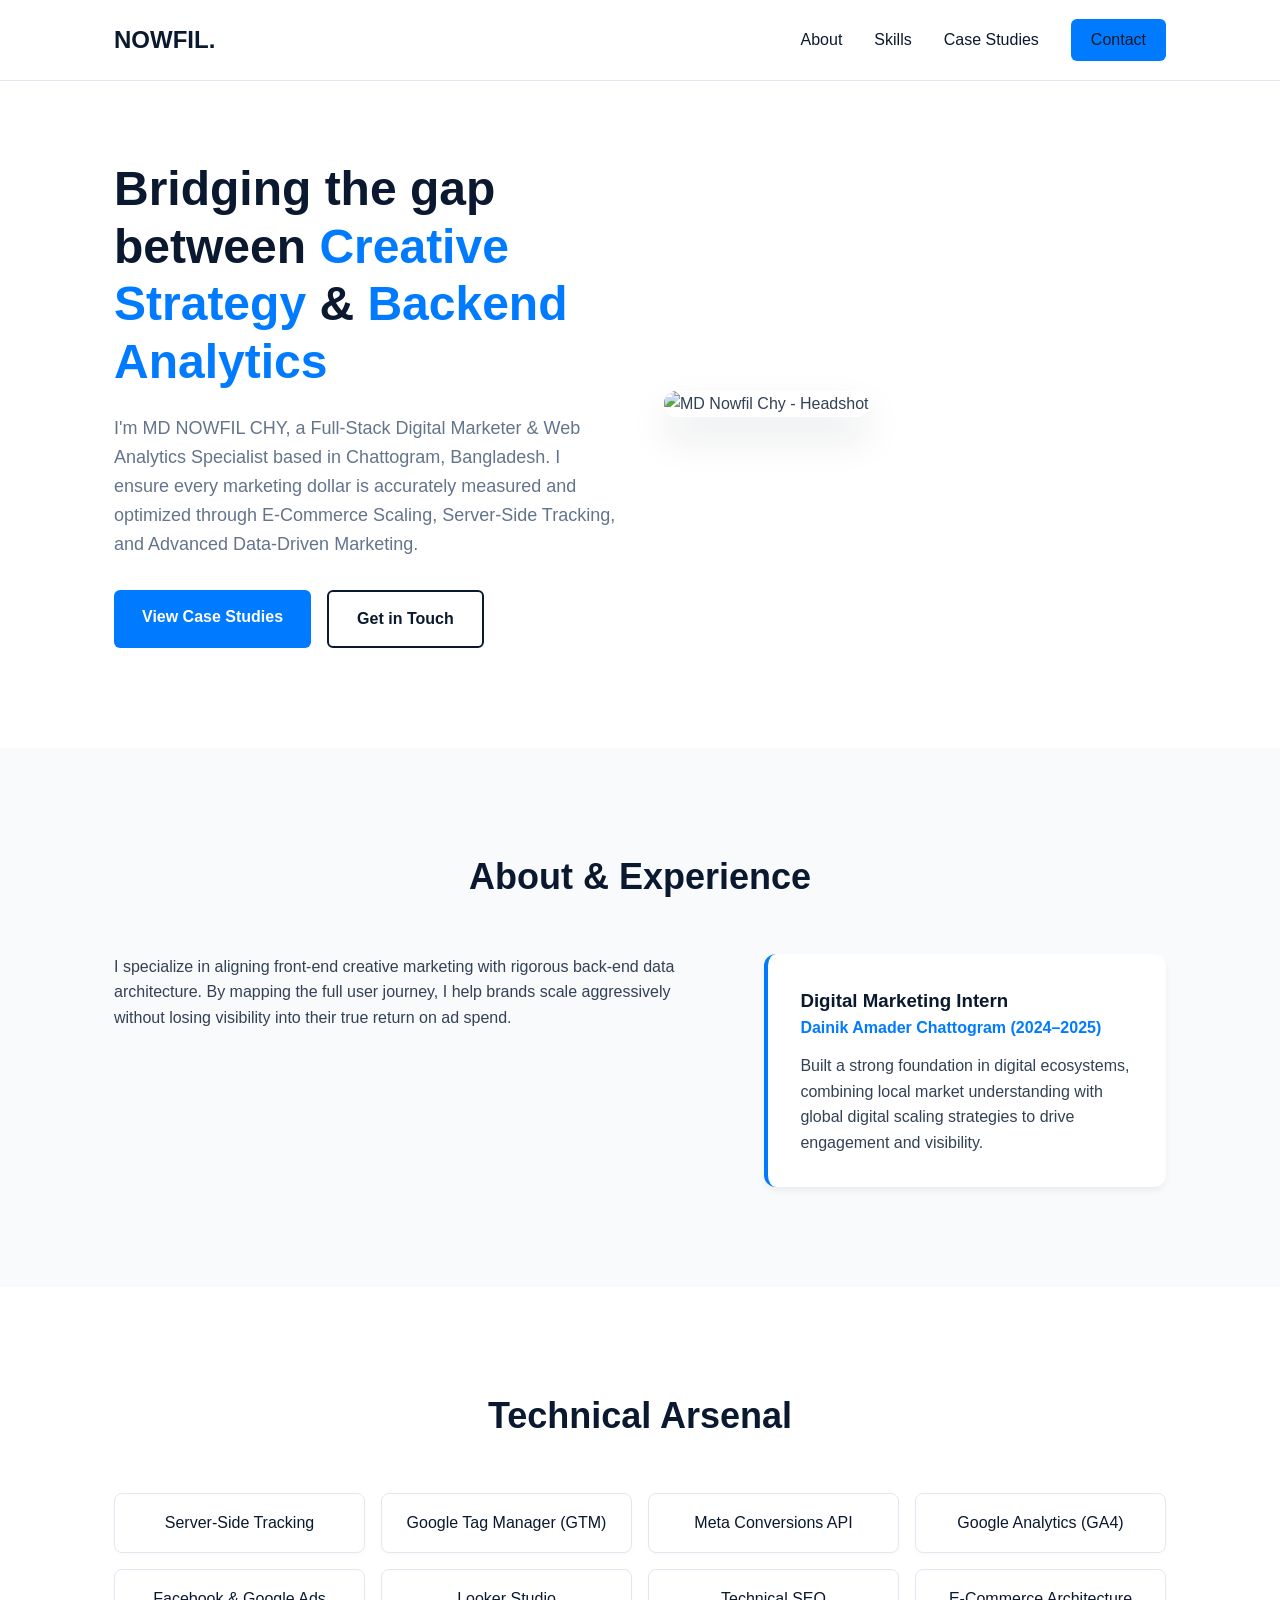
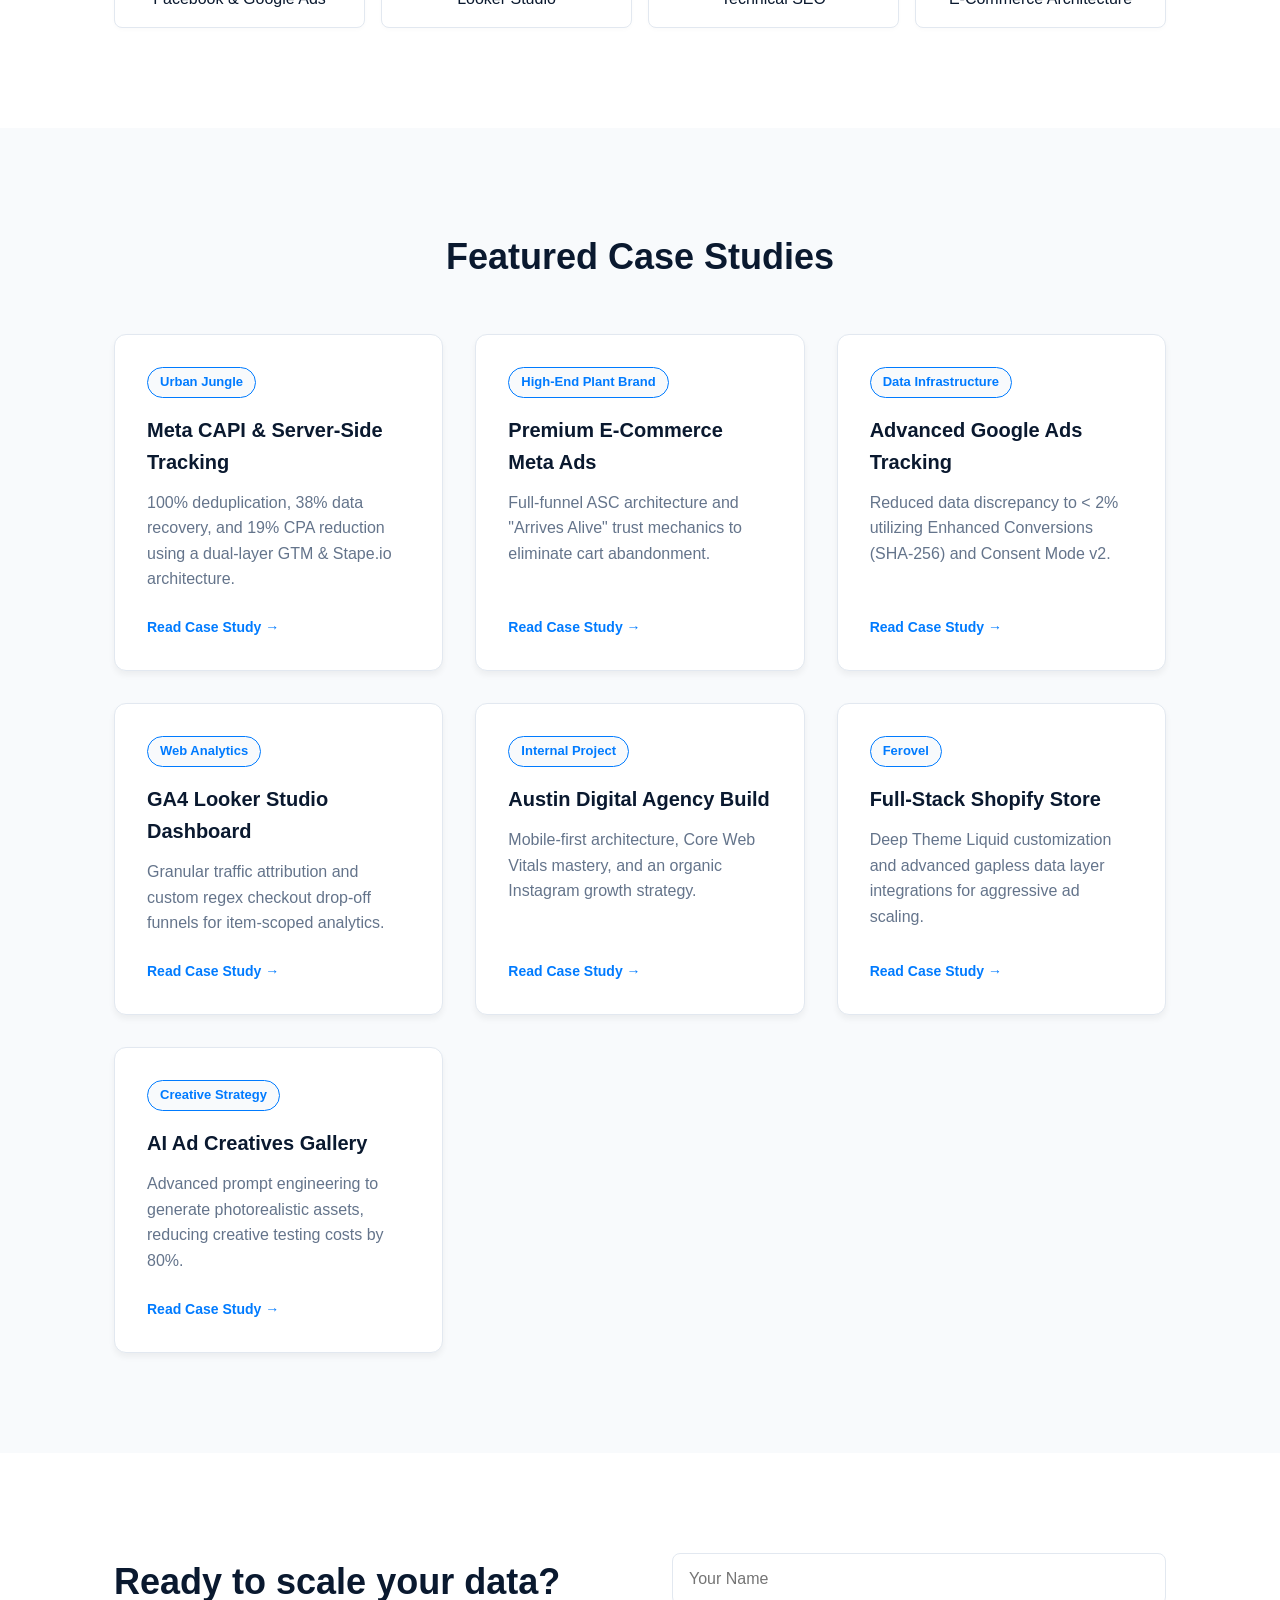
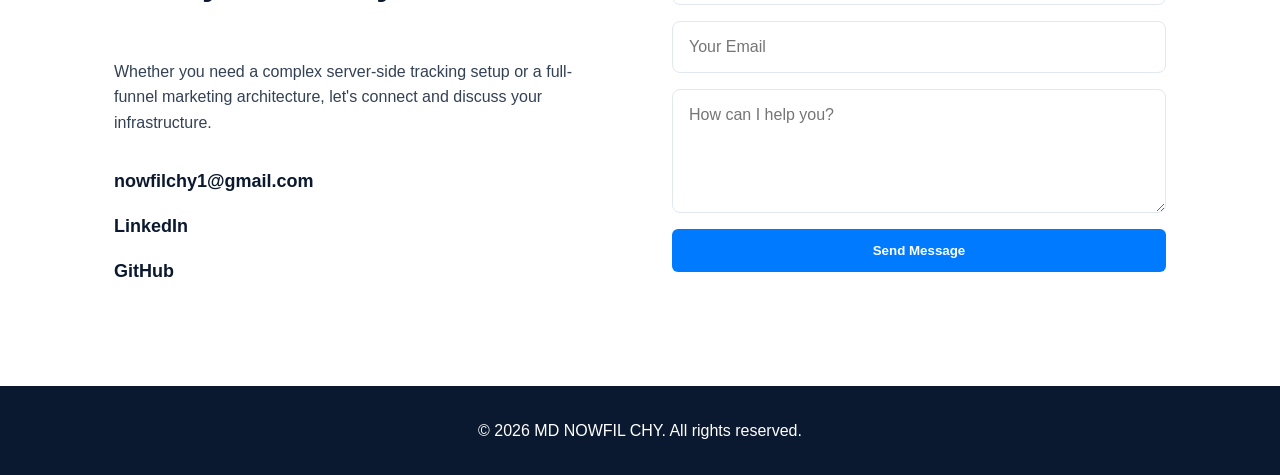
==== commit b177f99e: "Update index.html" ====
--- a/index.html
+++ b/index.html
@@ -37,7 +37,8 @@
             </div>
             <div class="hero-image">
                 <div class="image-placeholder">
-                    <img src="https://via.placeholder.com/400x400/e2e8f0/0a192f?text=MD+NOWFIL+CHY" alt="MD Nowfil Chy - Headshot">
+                    <!-- Updated with your exact image file name -->
+                    <img src="MD_NOWFIL_CHY.jpg" alt="MD Nowfil Chy - Headshot">
                 </div>
             </div>
         </div>
--- a/style.css
+++ b/style.css
@@ -214,111 +214,6 @@
     box-shadow: 0 2px 4px rgba(0,0,0,0.02);
 }
 
-/* Accordion Case Studies */
-.accordion-container {
-    display: flex;
-    flex-direction: column;
-    gap: 20px;
-    max-width: 900px;
-    margin: 0 auto;
-}
-
-.case-card {
-    background: var(--white);
-    border-radius: 12px;
-    box-shadow: 0 4px 15px rgba(0,0,0,0.04);
-    border: 1px solid var(--border-color);
-    overflow: hidden;
-}
-
-/* Hide default marker in WebKit and standard */
-.case-card summary::-webkit-details-marker {
-    display: none; 
-}
-.case-card summary {
-    list-style: none;
-    padding: 24px 32px;
-    cursor: pointer;
-    display: flex;
-    justify-content: space-between;
-    align-items: center;
-    user-select: none;
-    transition: background-color 0.2s;
-}
-
-.case-card summary:hover {
-    background-color: #F1F5F9;
-}
-
-.summary-content {
-    display: flex;
-    align-items: center;
-    gap: 16px;
-    flex-wrap: wrap;
-}
-
-.summary-content h3 {
-    margin: 0;
-    font-size: 20px;
-}
-
-.client-tag {
-    background: var(--bg-light);
-    padding: 4px 12px;
-    border-radius: 20px;
-    font-size: 13px;
-    font-weight: 600;
-    color: var(--electric-blue);
-    border: 1px solid var(--electric-blue);
-}
-
-.dropdown-icon {
-    font-size: 14px;
-    color: var(--text-muted);
-    transition: transform 0.3s ease;
-}
-
-/* Rotate icon when details is open */
-.case-card[open] .dropdown-icon {
-    transform: rotate(180deg);
-}
-
-.case-card[open] summary {
-    border-bottom: 1px solid var(--border-color);
-}
-
-.card-body {
-    padding: 32px;
-    animation: fadeIn 0.4s ease;
-}
-
-.card-body h4 {
-    margin: 24px 0 12px;
-    font-size: 18px;
-}
-
-.card-body h4:first-child {
-    margin-top: 0;
-}
-
-.results-list {
-    margin-left: 20px;
-    margin-top: 12px;
-}
-
-.results-list li {
-    margin-bottom: 8px;
-}
-
-.results-list strong {
-    color: var(--navy);
-}
-
-@keyframes fadeIn {
-    from { opacity: 0; transform: translateY(-10px); }
-    to { opacity: 1; transform: translateY(0); }
-}
-
 /* Contact */
 .contact-container {
     display: grid;
@@ -374,13 +269,202 @@
     color: var(--white);
 }
 
-/* Responsive */
+/* Responsive Main Layout */
 @media (max-width: 768px) {
     .nav-links { display: none; }
     .hero-container, .about-grid, .contact-container { grid-template-columns: 1fr; }
     #hero { padding: 120px 0 60px; }
     .hero-content h1 { font-size: 36px; }
     .hero-buttons { flex-direction: column; }
-    .case-card summary { padding: 20px; }
-    .summary-content { flex-direction: column; align-items: flex-start; gap: 8px; }
-}
+}
+
+/* --- NEW STYLES FOR MULTI-PAGE CASE STUDIES --- */
+
+/* Clickable Case Study Cards */
+.projects-grid {
+    display: grid;
+    grid-template-columns: repeat(auto-fit, minmax(300px, 1fr));
+    gap: 32px;
+}
+
+.project-card-link {
+    text-decoration: none;
+    color: inherit;
+    display: block;
+}
+
+.project-card {
+    background: var(--white);
+    padding: 32px;
+    border-radius: 12px;
+    box-shadow: 0 4px 6px rgba(0,0,0,0.05);
+    border: 1px solid var(--border-color);
+    transition: transform 0.3s ease, box-shadow 0.3s ease;
+    height: 100%;
+    display: flex;
+    flex-direction: column;
+}
+
+.project-card:hover {
+    transform: translateY(-8px);
+    box-shadow: 0 15px 30px rgba(0,123,255,0.1);
+    border-color: var(--electric-blue);
+}
+
+.project-card .client-tag {
+    align-self: flex-start;
+    margin-bottom: 16px;
+    display: inline-block;
+    background: var(--bg-light);
+    padding: 4px 12px;
+    border-radius: 20px;
+    font-size: 13px;
+    font-weight: 600;
+    color: var(--electric-blue);
+    border: 1px solid var(--electric-blue);
+}
+
+.project-card h4 {
+    font-size: 20px;
+    margin-bottom: 12px;
+}
+
+.project-card p {
+    color: var(--text-muted);
+    flex-grow: 1;
+    margin-bottom: 24px;
+}
+
+.read-more {
+    font-weight: 600;
+    color: var(--electric-blue);
+    font-size: 14px;
+}
+
+/* Individual Case Study Page Layout */
+.cs-header {
+    padding: 160px 0 80px;
+    background-color: var(--bg-light);
+    text-align: center;
+    border-bottom: 1px solid var(--border-color);
+}
+
+.cs-header h1 {
+    font-size: 40px;
+    margin: 16px 0;
+}
+
+.cs-header .client-tag {
+    background: var(--white);
+    padding: 4px 12px;
+    border-radius: 20px;
+    font-size: 13px;
+    font-weight: 600;
+    color: var(--electric-blue);
+    border: 1px solid var(--electric-blue);
+    display: inline-block;
+}
+
+.cs-content-container {
+    max-width: 800px;
+    margin: 0 auto;
+    padding: 80px 24px;
+}
+
+.cs-section {
+    margin-bottom: 64px;
+}
+
+.cs-section h2 {
+    font-size: 28px;
+    margin-bottom: 24px;
+    display: flex;
+    align-items: center;
+    gap: 12px;
+}
+
+/* Image Placeholders in Case Studies */
+.cs-image-full {
+    width: 100%;
+    border-radius: 12px;
+    margin: 32px 0;
+    box-shadow: 0 10px 30px rgba(0,0,0,0.08);
+    display: block;
+}
+
+.cs-image-grid {
+    display: grid;
+    grid-template-columns: 1fr 1fr;
+    gap: 24px;
+    margin: 32px 0;
+}
+
+.cs-image-grid img {
+    width: 100%;
+    border-radius: 12px;
+    box-shadow: 0 4px 15px rgba(0,0,0,0.05);
+}
+
+.back-link {
+    display: inline-flex;
+    align-items: center;
+    gap: 8px;
+    color: var(--navy);
+    font-weight: 600;
+    text-decoration: none;
+    margin-bottom: 40px;
+    transition: color 0.2s;
+}
+
+.back-link:hover {
+    color: var(--electric-blue);
+}
+
+/* Results Grid Metrics */
+.metrics-grid {
+    display: grid;
+    grid-template-columns: repeat(3, 1fr);
+    gap: 24px;
+    margin-top: 32px;
+}
+
+.metric {
+    text-align: center;
+    padding: 24px;
+    background: var(--navy);
+    border-radius: 12px;
+    color: var(--white);
+}
+
+.metric-number {
+    display: block;
+    font-size: 36px;
+    font-weight: 800;
+    font-family: 'Plus Jakarta Sans', sans-serif;
+    color: var(--electric-blue);
+    margin-bottom: 8px;
+}
+
+.metric-label {
+    font-size: 14px;
+    text-transform: uppercase;
+    letter-spacing: 1px;
+}
+
+.results-list {
+    margin-left: 20px;
+}
+
+.results-list li {
+    margin-bottom: 12px;
+}
+
+.results-list strong {
+    color: var(--navy);
+}
+
+@media (max-width: 768px) {
+    .cs-header h1 { font-size: 32px; }
+    .cs-image-grid { grid-template-columns: 1fr; }
+    .metrics-grid { grid-template-columns: 1fr; }
+}
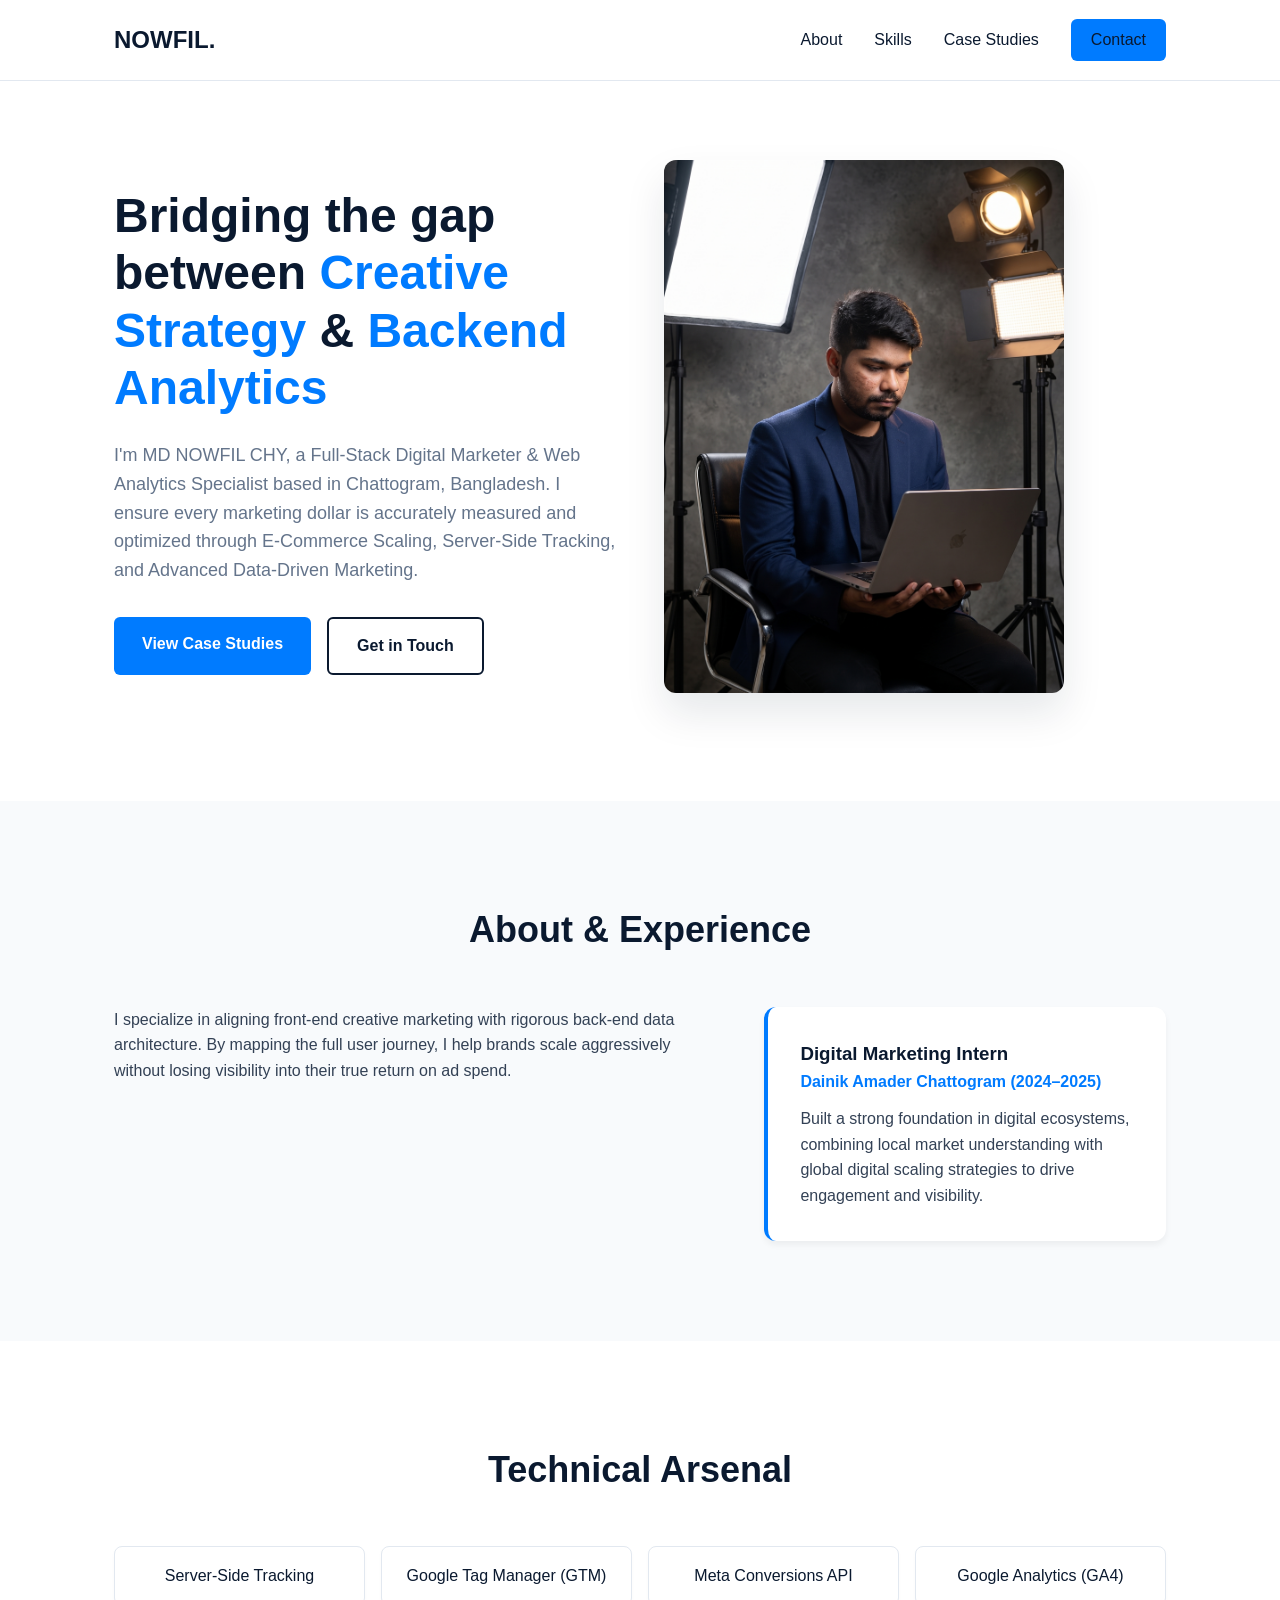
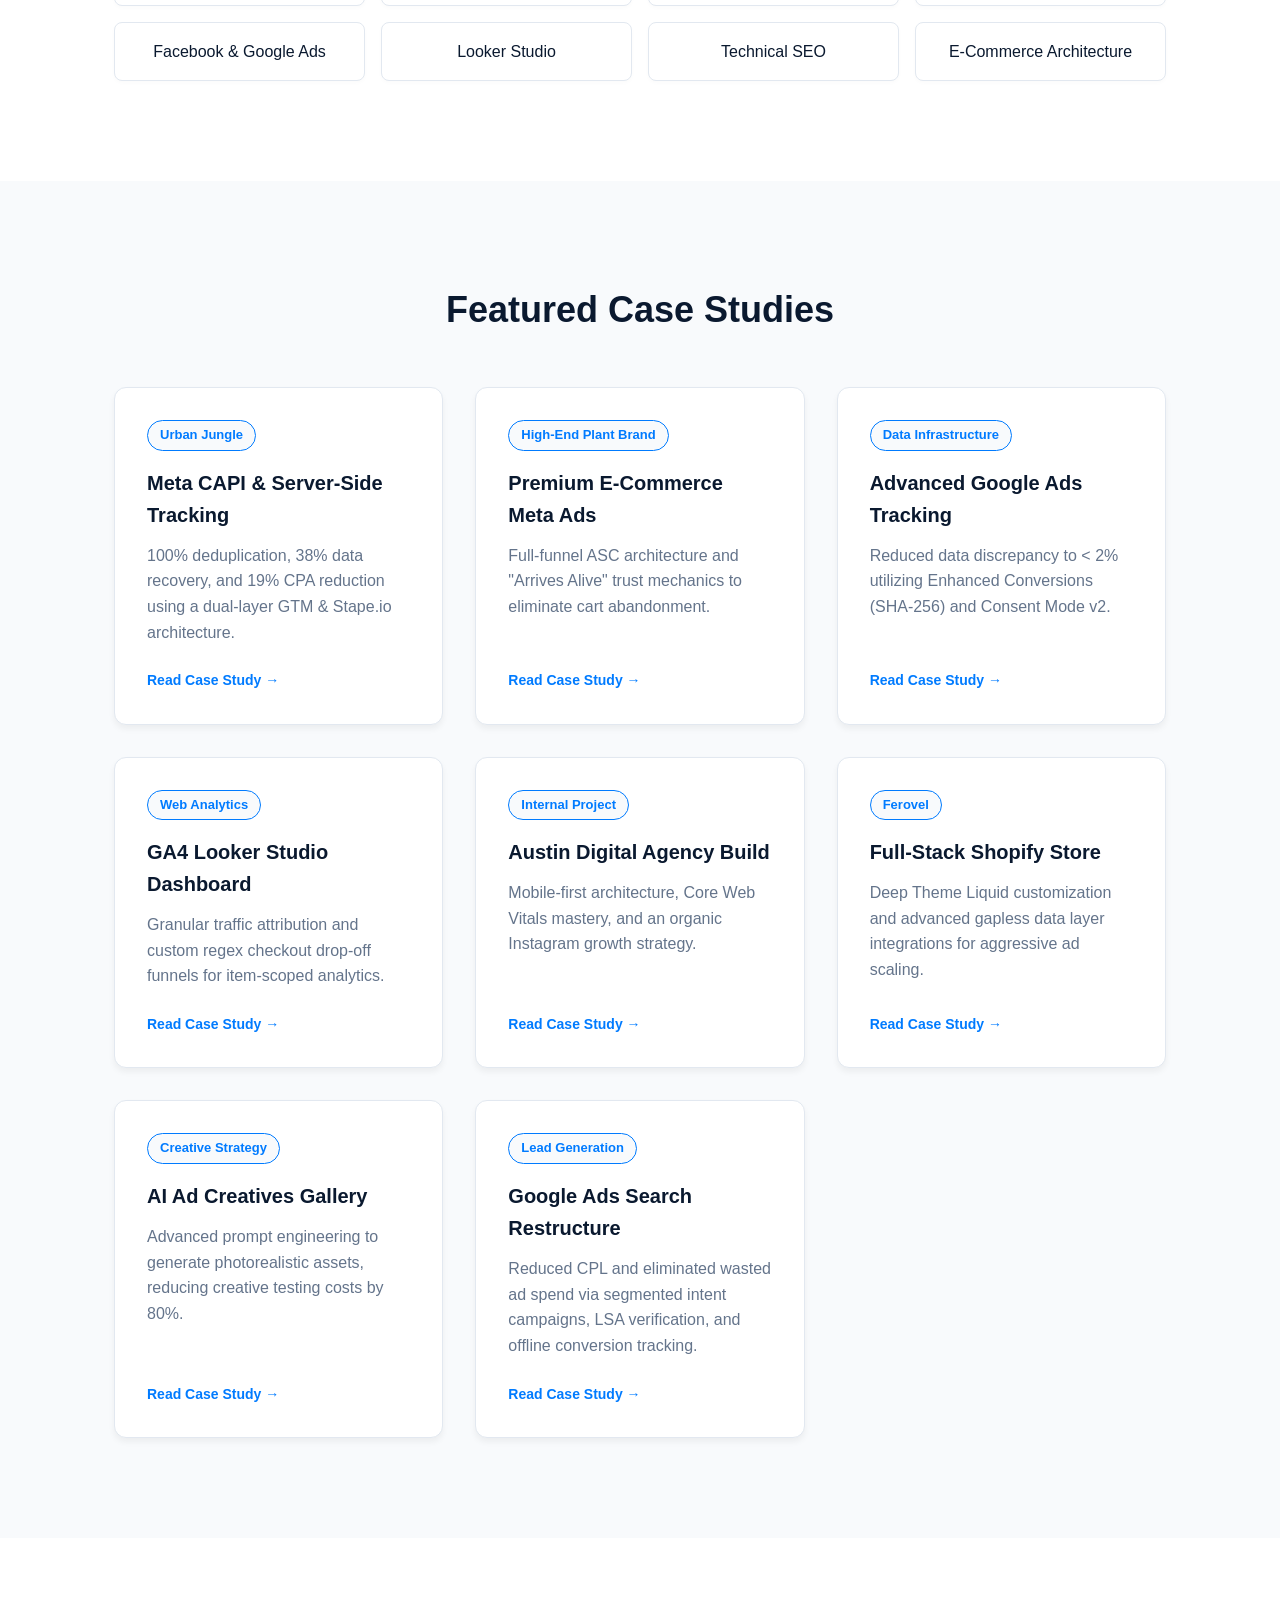
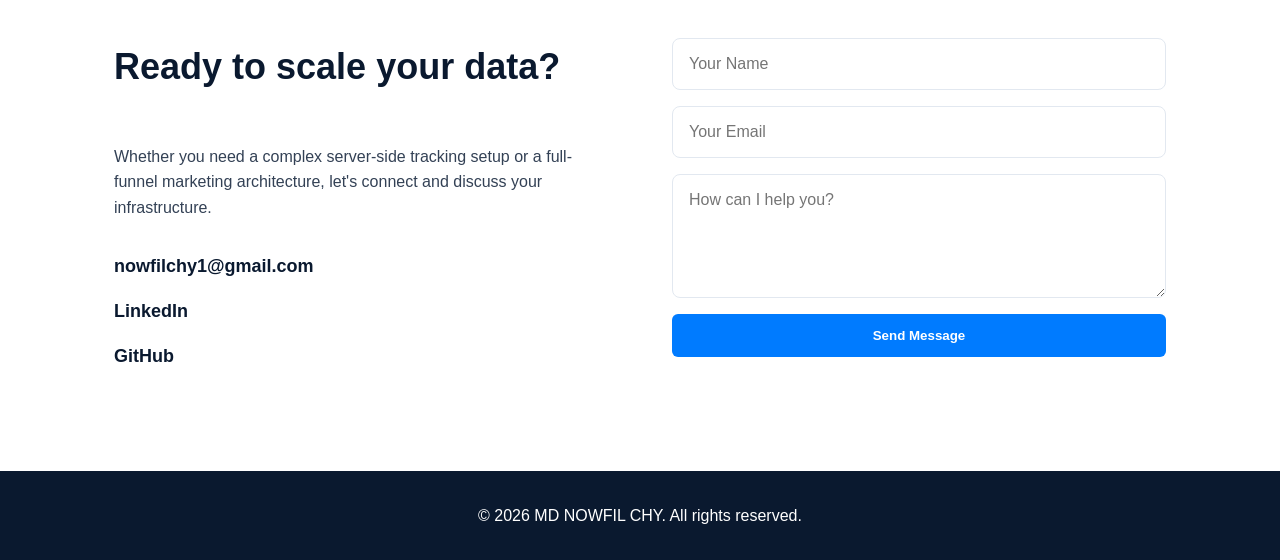
==== commit 575bd740: "Update index.html" ====
--- a/index.html
+++ b/index.html
@@ -74,6 +74,7 @@
                 <div class="skill-item">Looker Studio</div>
                 <div class="skill-item">Technical SEO</div>
                 <div class="skill-item">E-Commerce Architecture</div>
+    
             </div>
         </div>
     </section>
@@ -154,7 +155,15 @@
                         <span class="read-more">Read Case Study →</span>
                     </div>
                 </a>
-
+<!-- New Card: Google Ads Lead Generation -->
+                <a href="case-study-google-ads-lead-gen.html" class="project-card-link">
+                    <div class="project-card">
+                        <span class="client-tag">Lead Generation</span>
+                        <h4>Google Ads Search Restructure</h4>
+                        <p>Reduced CPL and eliminated wasted ad spend via segmented intent campaigns, LSA verification, and offline conversion tracking.</p>
+                        <span class="read-more">Read Case Study →</span>
+                    </div>
+                </a>
             </div>
         </div>
     </section>
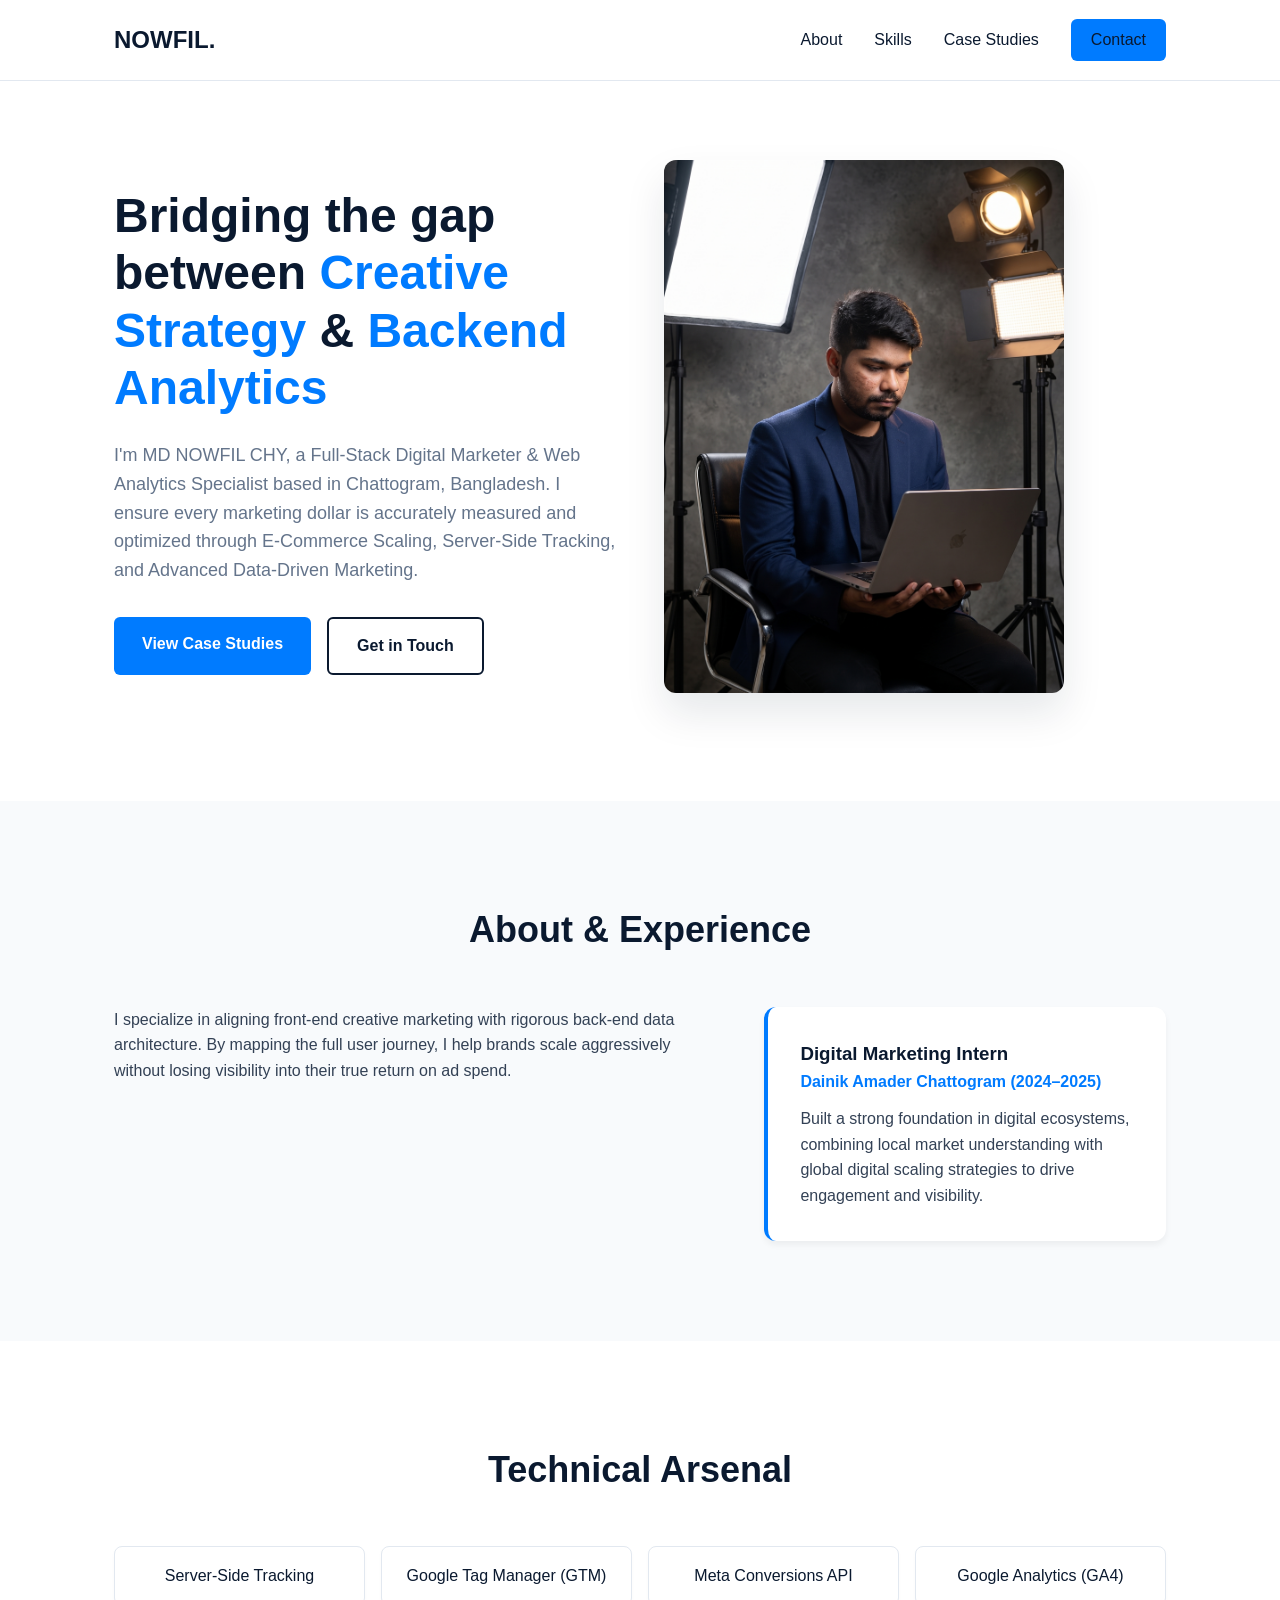
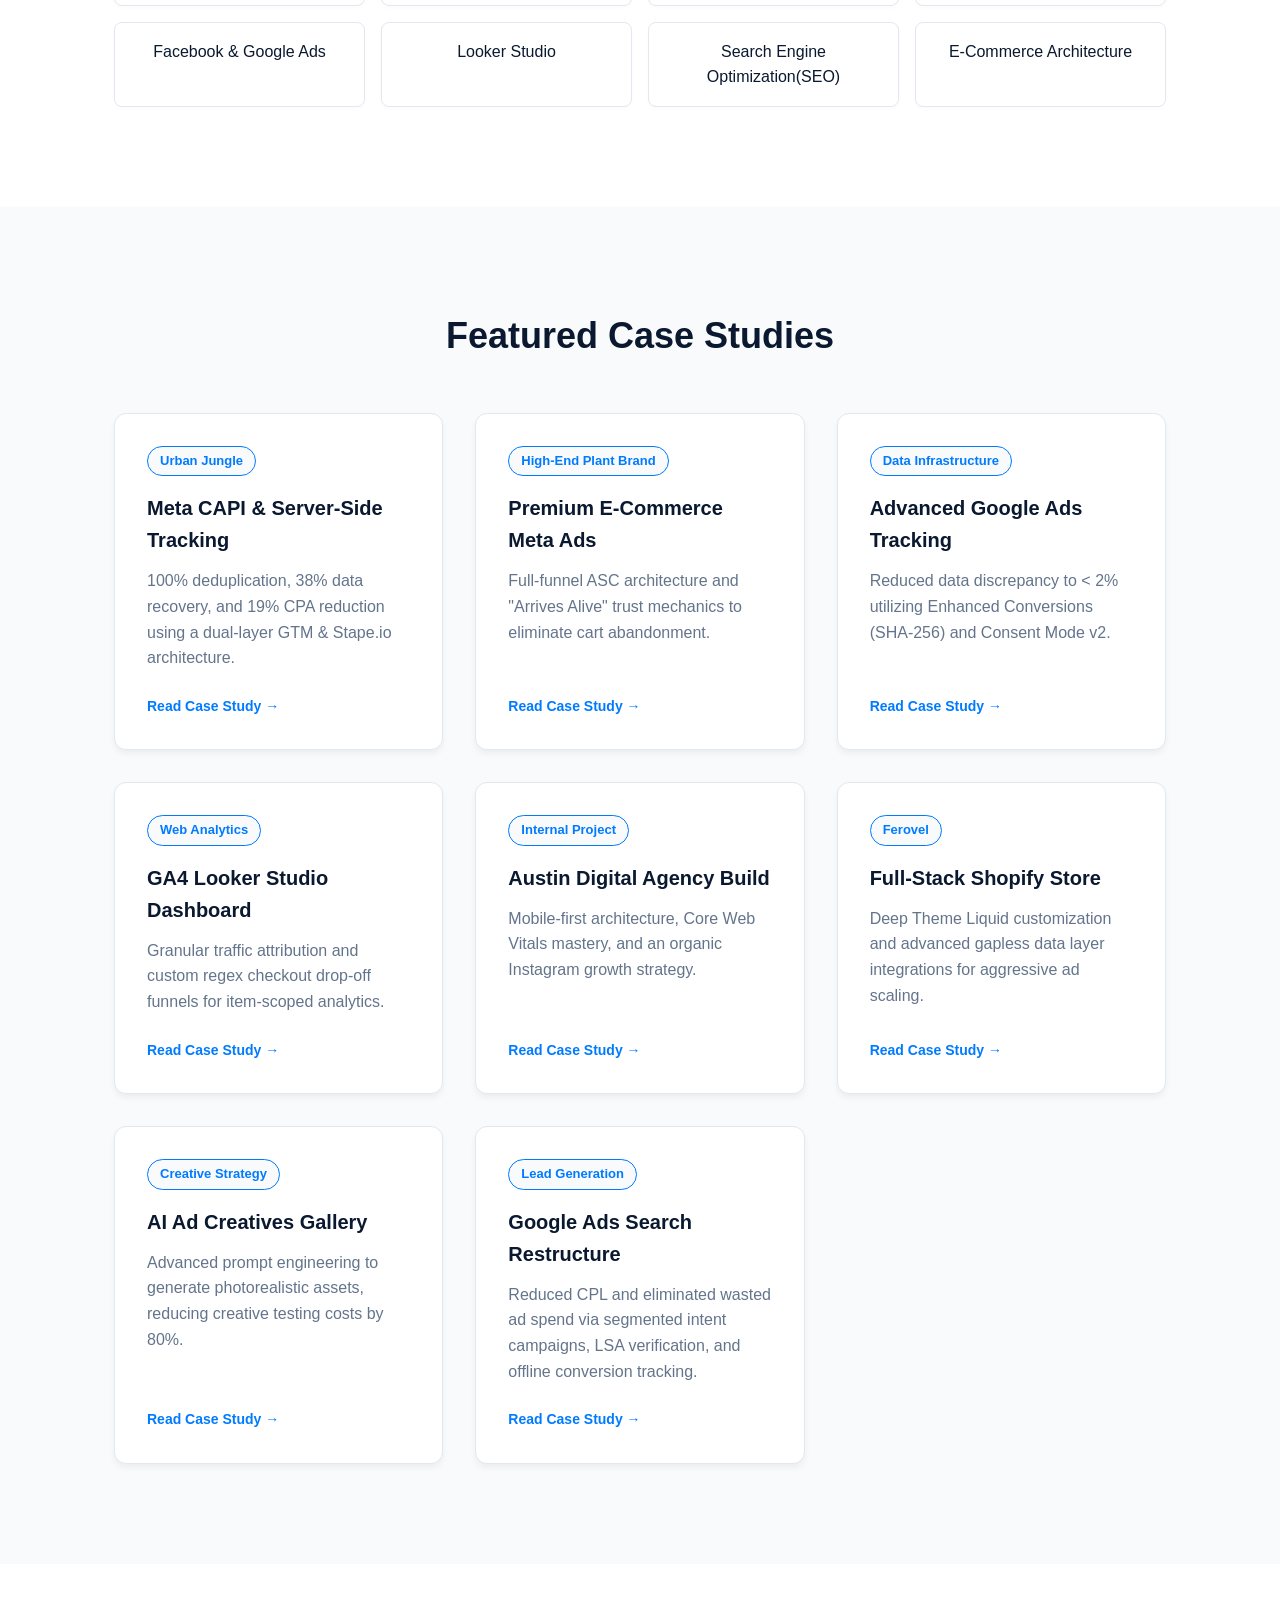
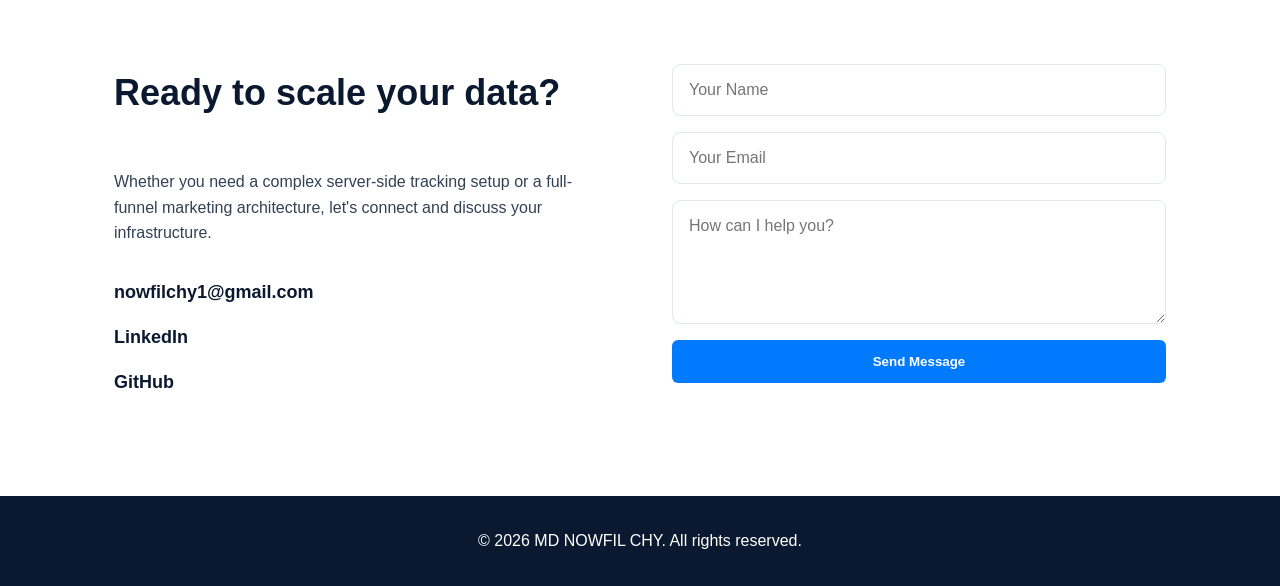
==== commit e445983d: "Update index.html" ====
--- a/index.html
+++ b/index.html
@@ -72,7 +72,7 @@
                 <div class="skill-item">Google Analytics (GA4)</div>
                 <div class="skill-item">Facebook & Google Ads</div>
                 <div class="skill-item">Looker Studio</div>
-                <div class="skill-item">Technical SEO</div>
+                <div class="skill-item">Search Engine Optimization(SEO)</div>
                 <div class="skill-item">E-Commerce Architecture</div>
     
             </div>
